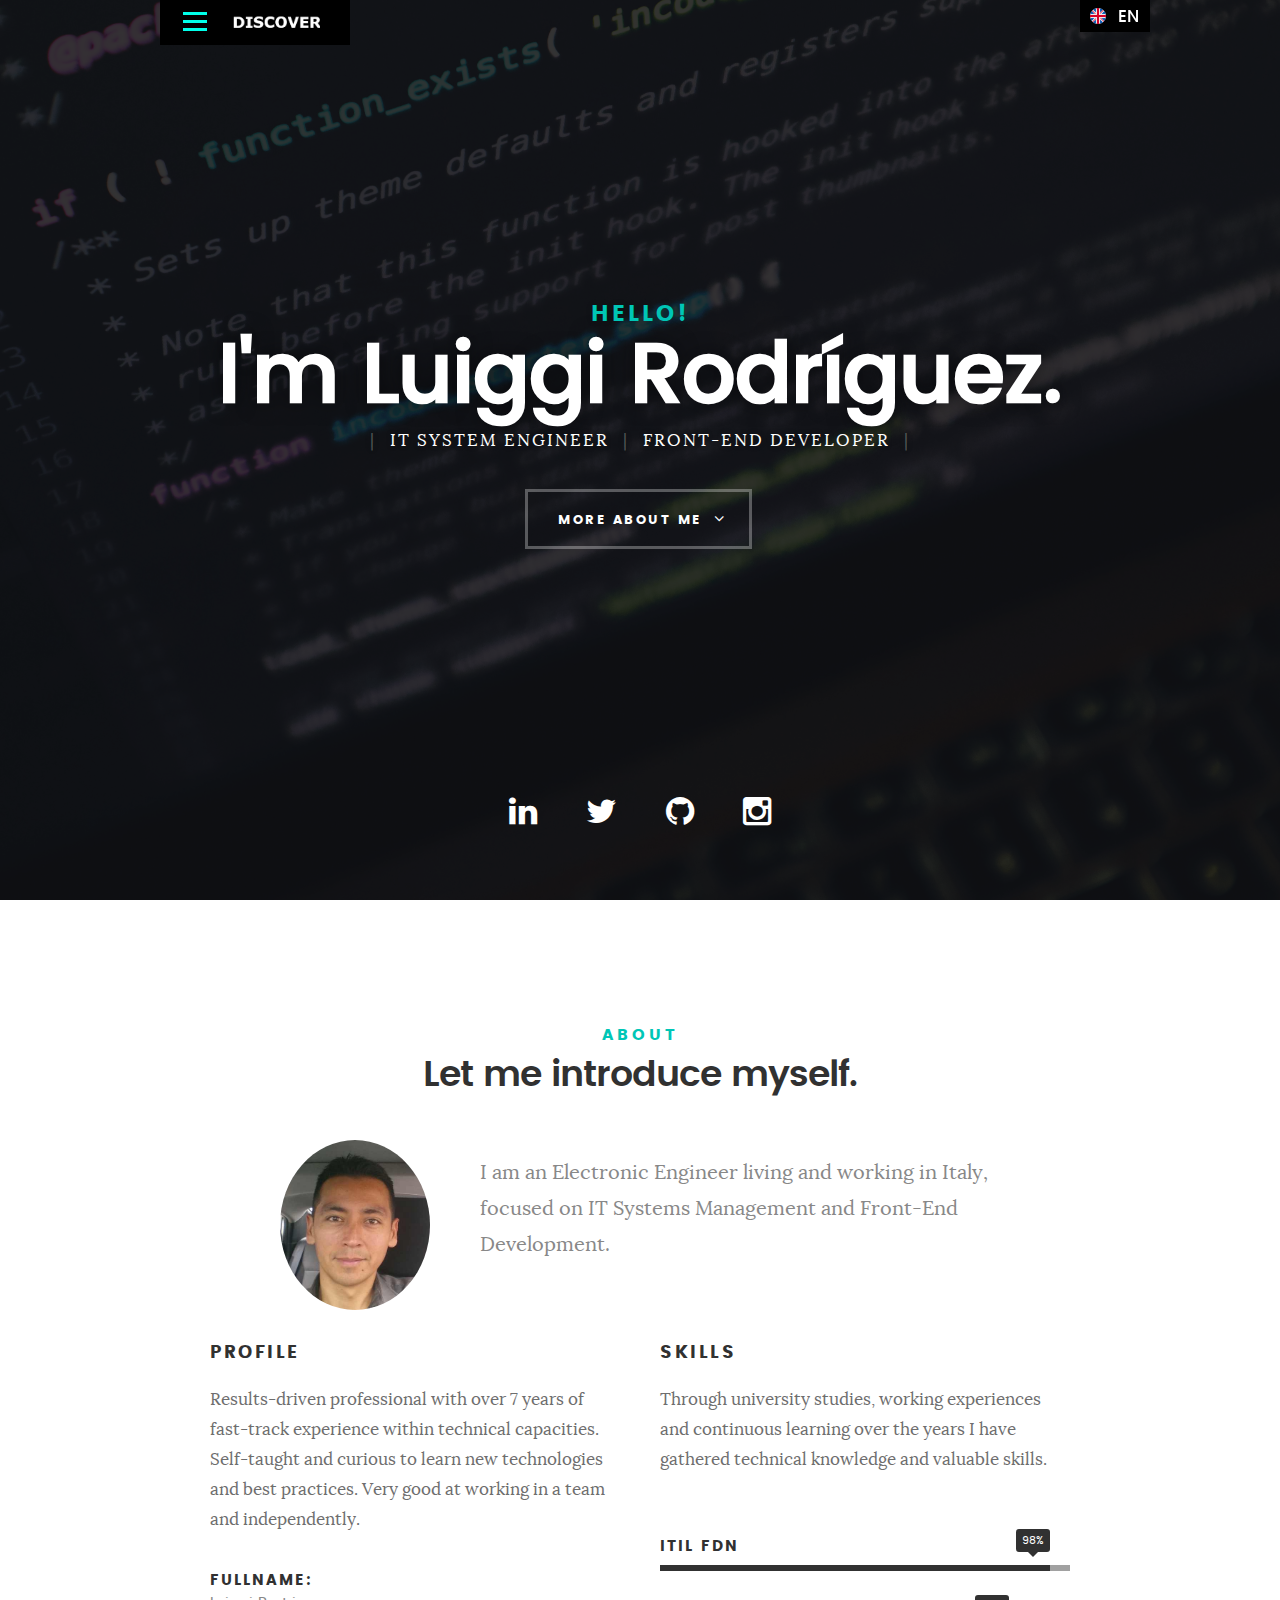
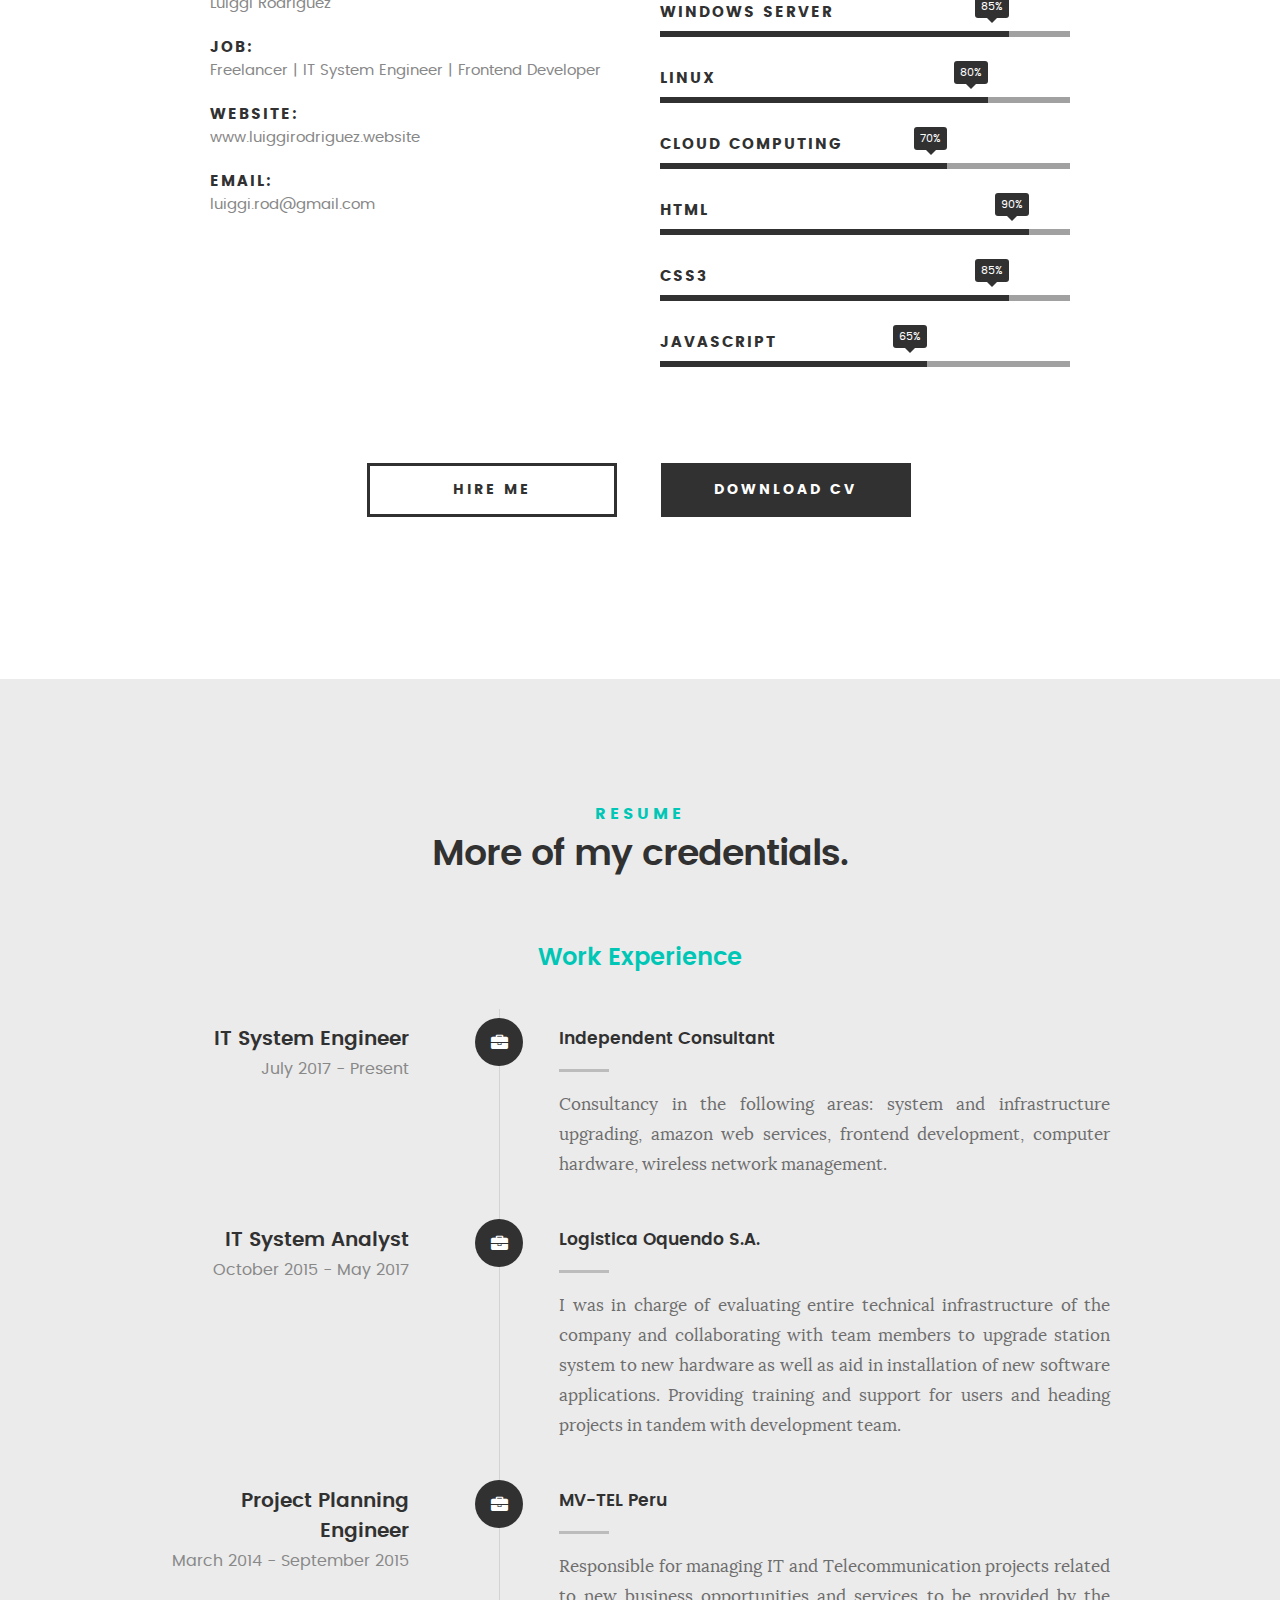
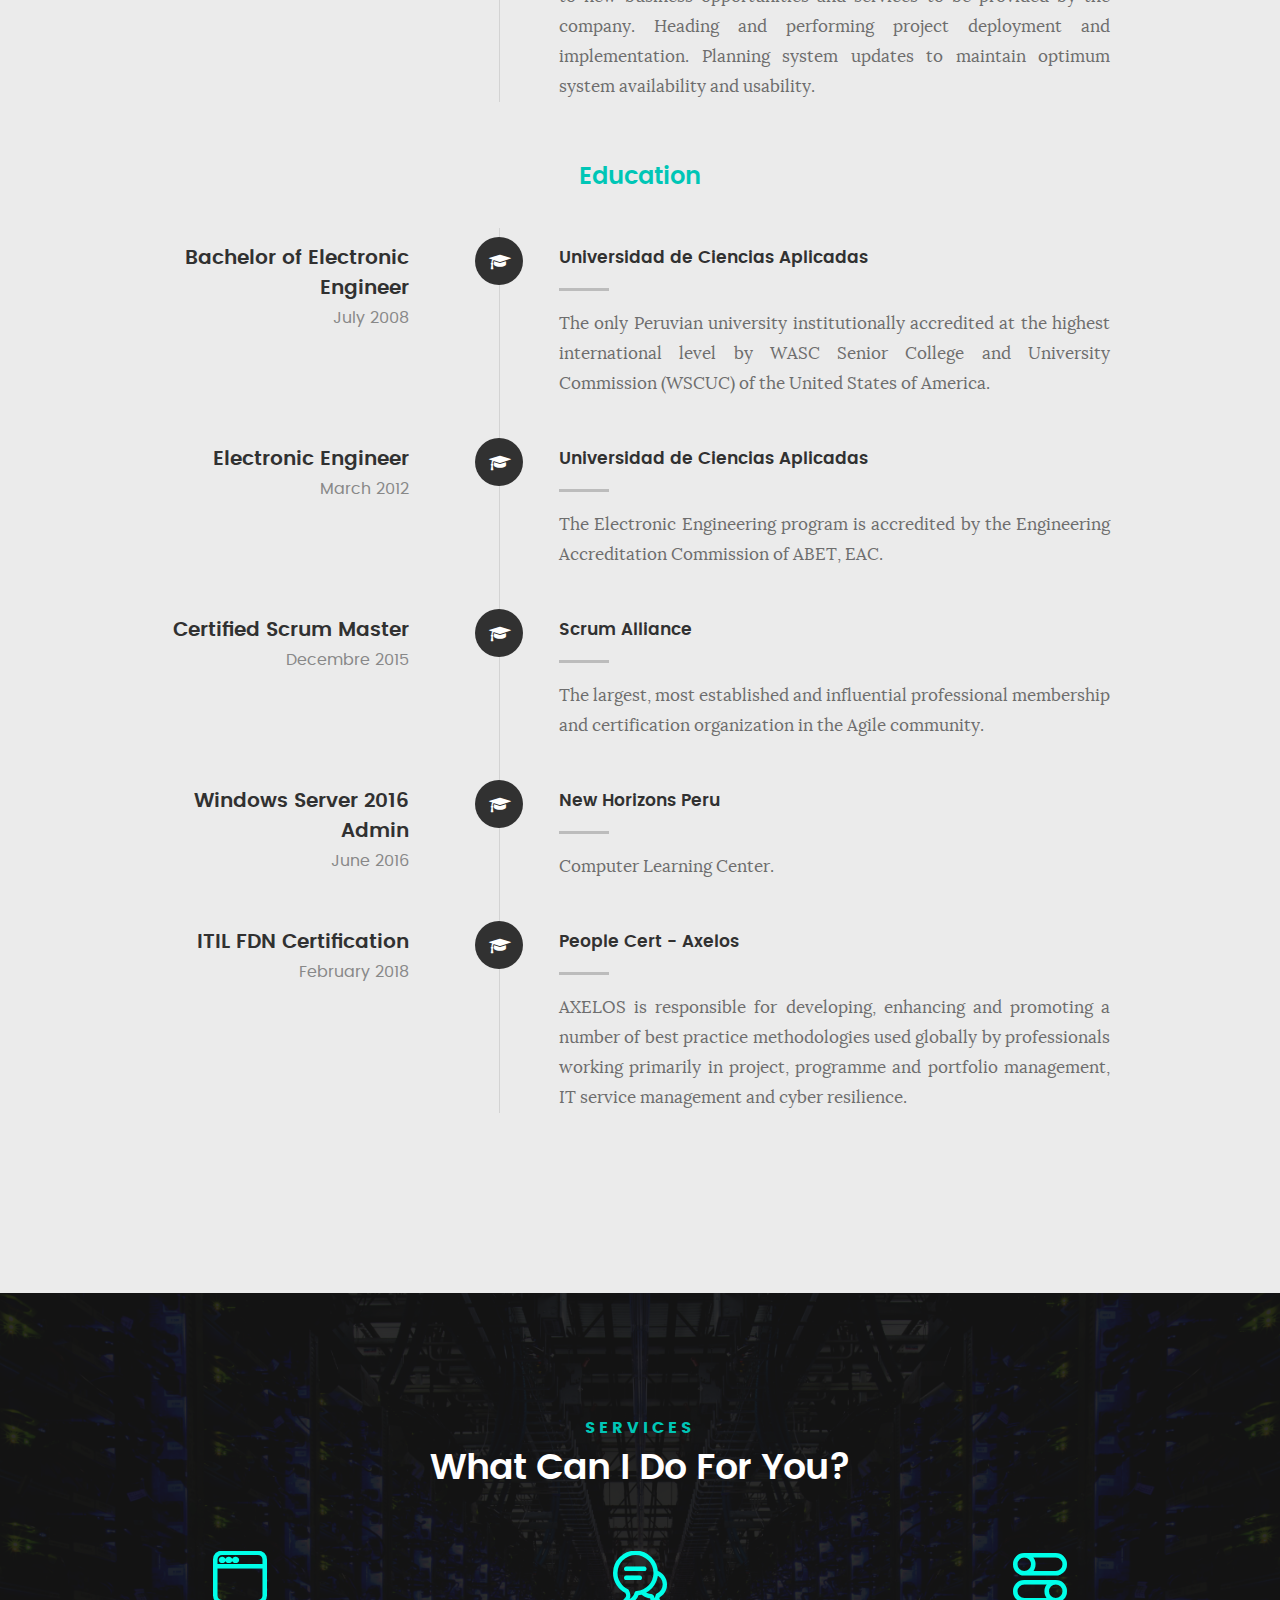
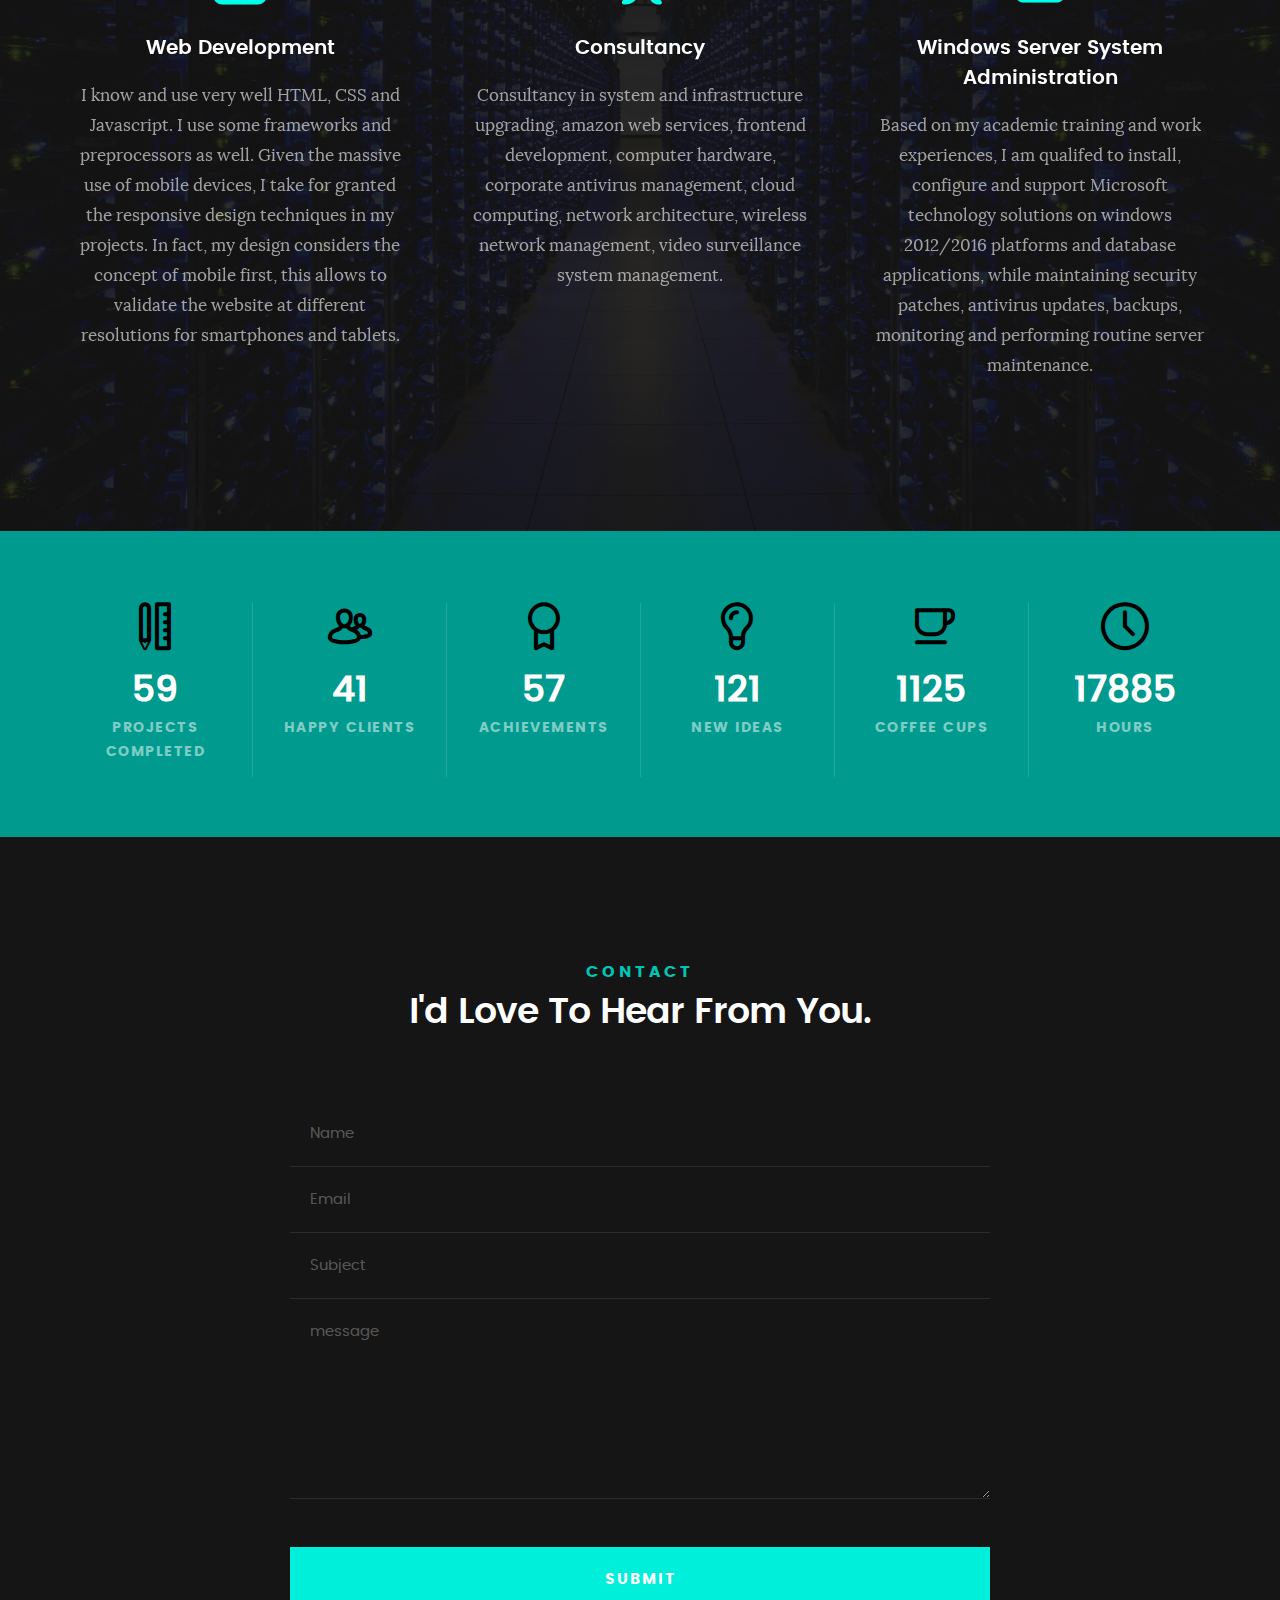
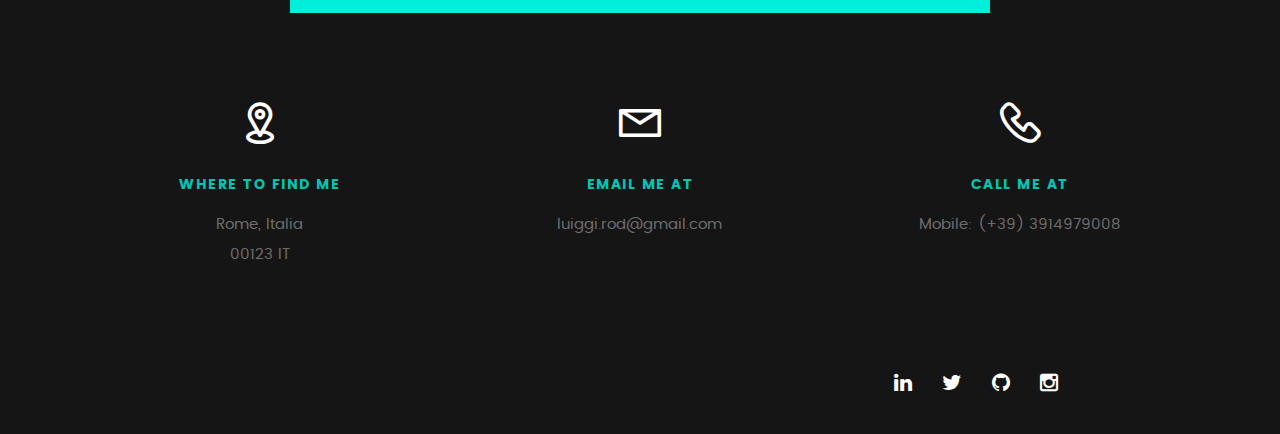
==== indexES.html @ 745de150 "testting background, first load indexES" ====
<!DOCTYPE html>
<!--[if IE 8 ]><html class="no-js oldie ie8" lang="en"> <![endif]-->
<!--[if IE 9 ]><html class="no-js oldie ie9" lang="en"> <![endif]-->
<!--[if (gte IE 9)|!(IE)]><!--><html class="no-js" lang="en"> <!--<![endif]-->
<head>

   <!--- basic page needs
   ================================================== -->
   <meta charset="utf-8">
	<title>Luiggi Rodriguez</title>
	<meta name="keywords" content="luiggi rodriguez, Luiggi Rodriguez, Luiggi Rodriguez resume, Luiggi Rodriguez website, luiggi rodriguez resume, luiggi rodriguez website, luiggirodriguez, luiggirodriguez.website ">
	<meta name="description" content=" Luiggi Rodríguez Resume. Electronic Engineer, System & Network Administrator | Front-End Developer. luiggi rodriguez website">  
	<meta name="author" content="">

   <!-- mobile specific metas
   ================================================== -->
	<meta name="viewport" content="width=device-width, initial-scale=1, maximum-scale=1">

 	<!-- CSS
   ================================================== -->
   <link rel="stylesheet" href="css/base.css">  
   <link rel="stylesheet" href="css/main.css">
   <link rel="stylesheet" href="css/vendor.css">     

   <!-- script
   ================================================== -->   
	<script src="js/modernizr.js"></script>
	<script src="js/pace.min.js"></script>

   <!-- luiggicon
	================================================== -->
	<link rel="icon" type="image/png" href="luiggicon.png">

</head>

<body id="top">

	<!-- header 
   ================================================== -->
   <header>   	
   	<div class="row">

   		<div class="top-bar">
   			<a class="menu-toggle" href="#"><span>Menu</span></a>

	   			<div class="logo">
		         <a href="index.html">DISCOVER</a>
		      	</div>		      

		   		<nav id="main-nav-wrap">
					<ul class="main-navigation">
						<li class="current"><a class="smoothscroll"  href="#intro" title="">Home</a></li>
						<li><a class="smoothscroll"  href="#about" title="">About</a></li>
						<li><a class="smoothscroll"  href="#resume" title="">Resume</a></li>
						<li><a class="smoothscroll"  href="#portfolio" title="">Portfolio</a></li>
						<li><a class="smoothscroll"  href="#services" title="">Services</a></li>		
						<li><a class="smoothscroll"  href="#contact" title="">Contact</a></li>	
							
					</ul>
				</nav>  

   		</div> <!-- /top-bar --> 

			<!-- /language --> 
	  	<div class="top-right">
   			<a class="man-lang" href="#"> <img src="images/uk16.png">

   				<!-- <span>LNG</span> -->

   			</a>

	   			<div class="flag">
		         <a href="index.html">EN</a>
		      	</div>		      

		   		<nav id="man-nav-wrap">
					<ul class="man-navigation">
						<!-- <li class="current"><a class="smoothscroll"  href="#intro" title="">EN</a></li> -->
						<li><a href="indexES.html" title=""><img src="images/espana16.png">
						</a></li>


						<li><a href="indexIT.html" title=""><img src="images/italia16.png">
						</a></li>
												
					</ul>
				</nav>  
   		</div>  
			<!-- /language --> 

   	</div> <!-- /row --> 	


  	</header> <!-- /header -->

	<!-- intro section
   ================================================== -->
   <section id="intro">   

   	<div class="intro-overlay"></div>	

   	<div class="intro-content">
   		<div class="row">

   			<div class="col-twelve">

	   			<h5>Hello!</h5>
	   			<h1>I'm Luiggi Rodríguez.</h1>

	   			<p class="intro-position">
	   				<span>IT System Engineer</span> 
	   				<span>Front-end Developer</span> 
	   			</p>

	   			<a class="button stroke smoothscroll" href="#about" title="">More About Me</a>

	   		</div>  
   			
   		</div>   		 		
   	</div> <!-- /intro-content --> 

   	<ul class="intro-social">        
         <li><a href="https://www.linkedin.com/in/luiggi-rodriguez-ruiz-3004a264"><i class="fa fa-linkedin"></i></a></li>
         <li><a href="#"><i class="fa fa-twitter"></i></a></li>
         <li><a href="#"><i class="fa fa-github"></i></a></li>
         <li><a href="#"><i class="fa fa-instagram"></i></a></li>
      </ul> <!-- /intro-social -->      	

   </section> <!-- /intro -->


   <!-- about section
   ================================================== -->
   <section id="about">  

   	<div class="row section-intro">
   		<div class="col-twelve">

   			<h5>About</h5>
   			<h1>Let me introduce myself.</h1>

   			<div class="intro-info">

   				<img src="images/profile-pic.jpg" alt="Profile Picture">

   				<p class="lead">I am an Electronic Engineer living and working in Italy, focused on IT Systems Management and Front-End Development.</p>
   			</div>   			

   		</div>   		
   	</div> <!-- /section-intro -->

   	<div class="row about-content">

   		<div class="col-six tab-full">

   			<h3>Profile</h3>
   			<p>Results-driven professional with over 7 years of fast-track experience within technical capacities. Self-taught and curious to learn new technologies and best practices. Very good at working in a team and independently.</p>

   			<ul class="info-list">
   				<li>
   					<strong>Fullname:</strong>
   					<span>Luiggi Rodriguez</span>
   				</li>
   				<!-- <li>
   					<strong>Birth Date:</strong>
   					<span>November 03, 1982</span>
   				</li> -->
   				<li>
   					<strong>Job:</strong>
   					<span>Freelancer | IT System Engineer | Frontend Developer</span>
   				</li>
   				<li>
   					<strong>Website:</strong>
   					<span>www.luiggirodriguez.website</span>
   				</li>
   				<li>
   					<strong>Email:</strong>
   					<span>luiggi.rod@gmail.com</span>
   				</li>

   			</ul> <!-- /info-list -->

   		</div>

   		<div class="col-six tab-full">

   			<h3>Skills</h3>
   			<p>Through university studies, working experiences and continuous learning over the years I have gathered technical knowledge and valuable skills.
			<br> <br> 

   			</p>

				<ul class="skill-bars">
				   <li>
				   	<div class="progress percent95"><span>98%</span></div>
				   	<strong>ITIL Fdn</strong>
				   </li>
				   <li>
				   	<div class="progress percent85"><span>85%</span></div>
				   	<strong>Windows Server</strong>
				   </li>
				   <li>
				   	<div class="progress percent80"><span>80%</span></div>
				   	<strong>Linux</strong>
				   </li>
				     <li>
				   	<div class="progress percent70"><span>70%</span></div>
				   	<strong>Cloud Computing</strong>
				   </li>
				   <li>
				   	<div class="progress percent90"><span>90%</span></div>
				   	<strong>HTML</strong>
				   </li>
				   <li>
				   	<div class="progress percent85"><span>85%</span></div>
				   	<strong>CSS3</strong>
				   </li>
				    <li>
				   	<div class="progress percent65"><span>65%</span></div>
				   	<strong>JavaScript</strong>
				   </li>
      
				</ul> <!-- /skill-bars -->		

   		</div>

   	</div>

   	<div class="row button-section">
   		<div class="col-twelve">
   			<a href="#contact" title="Hire Me" class="button stroke smoothscroll">Hire Me</a>
   			<a href="https://drive.google.com/open?id=1Lwe9UP5v_YuXIkn7in_MSqkvwtxoOgxf" title="Download CV" class="button button-primary">Download CV</a>
   		</div>   		
   	</div>

   </section> <!-- /process-->    


   <!-- resume Section
   ================================================== -->
	<section id="resume" class="grey-section">

		<div class="row section-intro">
   		<div class="col-twelve">

   			<h5>Resume</h5>
   			<h1>More of my credentials.</h1>

   			<p class="lead"></p>

   		</div>   		
   	</div> <!-- /section-intro--> 

   	<div class="row resume-timeline">

   		<div class="col-twelve resume-header">

   			<h2>Work Experience</h2>

   		</div> <!-- /resume-header -->

   		<div class="col-twelve">

   			<div class="timeline-wrap">

   				<div class="timeline-block">

	   				<div class="timeline-ico">
	   					<i class="fa fa-briefcase"></i>
	   				</div>

	   				<div class="timeline-header">
	   					<h3>IT System Engineer</h3>
	   					<p>July 2017 - Present</p>
	   				</div>

	   				<div class="timeline-content">
	   					<h4>Independent Consultant</h4>
	   					<p>Consultancy in the following areas: system and infrastructure upgrading, amazon web services, frontend development, computer hardware, wireless network management.</p>
	   				</div>

	   			</div> <!-- /timeline-block -->

	   			<div class="timeline-block">

	   				<div class="timeline-ico">
	   					<i class="fa fa-briefcase"></i>
	   				</div>

	   				<div class="timeline-header">
	   					<h3>IT System Analyst</h3>
	   					<p>October 2015 - May 2017</p>
	   				</div>

	   				<div class="timeline-content">
	   					<h4>Logistica Oquendo S.A.</h4>
	   					<p>I was in charge of evaluating entire technical infrastructure of the company and collaborating with team members to upgrade station system to new hardware as well as aid in installation of new software applications. Providing training and support for users and heading projects in tandem with development team. </p>
	   				</div>

	   			</div> <!-- /timeline-block -->

	   			<div class="timeline-block">

	   				<div class="timeline-ico">
	   					<i class="fa fa-briefcase"></i>
	   				</div>

	   				<div class="timeline-header">
	   					<h3>Project Planning Engineer</h3>
	   					<p>March 2014 - September 2015</p>
	   				</div>

	   				<div class="timeline-content">
	   					<h4>MV-TEL Peru</h4>
	   					<p>Responsible for managing IT and Telecommunication projects related to new business opportunities and services to be provided by the company. Heading and performing project deployment and implementation. Planning system updates to maintain optimum system availability and usability.</p>
	   				</div>

	   			</div> <!-- /timeline-block -->

   			</div> <!-- /timeline-wrap -->   			

   		</div> <!-- /col-twelve -->
   		
   	</div> <!-- /resume-timeline -->
   	
   	<div class="row resume-timeline">

   		<div class="col-twelve resume-header">

   			<h2>Education</h2>

   		</div> <!-- /resume-header -->

   		<div class="col-twelve">

   			<div class="timeline-wrap">

   				<div class="timeline-block">

	   				<div class="timeline-ico">
	   					<i class="fa fa-graduation-cap"></i>
	   				</div>

	   				<div class="timeline-header">
	   					<h3>Bachelor of Electronic Engineer</h3>
	   					<p>July 2008</p>
	   				</div>

	   				<div class="timeline-content">
	   					<h4>Universidad de Ciencias Aplicadas</h4>
	   					<p>The only Peruvian university institutionally accredited at the highest international level by WASC Senior College and University Commission (WSCUC) of the United States of America.</p>
	   				</div>

	   			</div> <!-- /timeline-block -->

	   			<div class="timeline-block">

	   				<div class="timeline-ico">
	   					<i class="fa fa-graduation-cap"></i>
	   				</div>

	   				<div class="timeline-header">
	   					<h3>Electronic Engineer</h3>
	   					<p>March 2012</p>
	   				</div>

	   				<div class="timeline-content">
	   					<h4>Universidad de Ciencias Aplicadas</h4>
	   					<p>The Electronic Engineering program is accredited by the Engineering Accreditation Commission of ABET, EAC.</p>
	   				</div>

	   			</div> <!-- /timeline-block -->

						<div class="timeline-block">

	   				<div class="timeline-ico">
	   					<i class="fa fa-graduation-cap"></i>    
	   				</div>

	   				<div class="timeline-header">
	   					<h3>Certified Scrum Master</h3>
	   					<p>Decembre 2015</p>
	   				</div>

	   				<div class="timeline-content">
	   					<h4>Scrum Alliance</h4>
	   					<p>The largest, most established and influential professional membership and certification organization in the Agile community.</p>
	   				</div>

	   			</div> <!-- /timeline-block -->

	   			<div class="timeline-block">

	   				<div class="timeline-ico">
	   					<i class="fa fa-graduation-cap"></i>    
	   				</div>

	   				<div class="timeline-header">
	   					<h3>Windows Server 2016 Admin</h3>
	   					<p>June 2016</p>
	   				</div>

	   				<div class="timeline-content">
	   					<h4>New Horizons Peru</h4>
	   					<p>Computer Learning Center.</p>
	   				</div>

	   			</div> <!-- /timeline-block -->
	   		
	   				<div class="timeline-block">

	   				<div class="timeline-ico">
	   					<i class="fa fa-graduation-cap"></i>    
	   				</div>

	   				<div class="timeline-header">
	   					<h3>ITIL FDN Certification</h3>
	   					<p>February 2018</p>
	   				</div>

	   				<div class="timeline-content">
	   					<h4>People Cert - Axelos</h4>
	   					<p>AXELOS is responsible for developing, enhancing and promoting a number of best practice methodologies used globally by professionals working primarily in project, programme and portfolio management, IT service management and cyber resilience.</p>
	   				</div>

	   			</div> <!-- /timeline-block -->

   			</div> <!-- /timeline-wrap -->   			

   		</div> <!-- /col-twelve -->
   		
   	</div> <!-- /resume-timeline -->
		
	</section> <!-- /features -->


	<!-- Portfolio Section
   ================================================== -->
	

	<!-- CTA Section
   ================================================== -->
	
	
	<!-- services Section
   ================================================== -->
	<section id="services">

		<div class="overlay"></div>

		<div class="row section-intro">
   		<div class="col-twelve">

   			<h5>Services</h5>
   			<h1>What Can I Do For You?</h1>

   			<p class="lead"></p>

   		</div>   		
   	</div> <!-- /section-intro -->

   	<div class="row services-content">

   		<div id="owl-slider" class="owl-carousel services-list">

	      	<div class="service">	

	      		<span class="icon"><i class="icon-window"></i></span>            

	            <div class="service-content">	

	            	 <h3>Web Development</h3>

		            <p class="desc">I know and use very well HTML, CSS and Javascript. I use some frameworks and preprocessors as well. Given the massive use of mobile devices, I take for granted the responsive design techniques in my projects. In fact, my design considers the concept of mobile first, this allows to validate the website at different resolutions for smartphones and tablets.
	         		</p>
	         		
	         	</div> 	         	 

				</div> <!-- /service 1-->

				<div class="service">	

					<span class="icon"><i class="icon-chat"></i></span>                          

	            <div class="service-content">	

	            	<h3>Consultancy</h3>  

		            <p class="desc">Consultancy in system and infrastructure upgrading, amazon web services, frontend development, computer hardware, corporate antivirus management, cloud computing, network architecture, wireless network management, video surveillance system management.
	         		</p>

	            </div>	                          

			   </div> <!-- /service 2-->

			   <div class="service">

			   	<span class="icon"><i class="icon-toggles"></i></span>		            

	            <div class="service-content">

	            	<h3>Windows Server System Administration</h3>

		            <p class="desc">Based on my academic training and work experiences, I am qualifed to install, configure and support Microsoft technology solutions on windows 2012/2016 platforms and database applications, while maintaining security patches, antivirus updates, backups, monitoring and performing routine server maintenance.
	        			</p> 

	            </div> 	            	               

			   </div> <!-- /service 3-->

<!-- 				<div class="service">

					<span class="icon"><i class="icon-toggles"></i></span>	              

	            <div class="service-content">

	            	<h3>UI/UX Design</h3>

		            <p class="desc">Sed ut perspiciatis unde omnis iste natus error sit voluptatem accusantium doloremque laudantium, totam rem aperiam, eaque ipsa quae ab illo inventore veritatis et quasi architecto beatae vitae dicta sunt explicabo. Nemo enim ipsam voluptatem quia voluptas sit aspernatur aut odit aut fugit.
	         		</p> 
	         		
	            </div>                

				</div>  -->
				<!-- /service 4-->

<!-- 			   <div class="service">

			   	<span class="icon"><i class="icon-image"></i></span>	            

	            <div class="service-content">

	            	<h3>Graphics Design</h3>

		            <p class="desc">Sed ut perspiciatis unde omnis iste natus error sit voluptatem accusantium doloremque laudantium, totam rem aperiam, eaque ipsa quae ab illo inventore veritatis et quasi architecto beatae vitae dicta sunt explicabo. Nemo enim ipsam voluptatem quia voluptas sit aspernatur aut odit aut fugit.
	        			</p> 

	            </div>	               

			   </div>  -->
			   <!-- /service 5-->

<!-- 			   <div class="service">

			   	<span class="icon"><i class="icon-chat"></i></span>	   	           

	            <div class="service-content">

	            	 <h3>Consultancy</h3>

		            <p class="desc">Sed ut perspiciatis unde omnis iste natus error sit voluptatem accusantium doloremque laudantium, totam rem aperiam, eaque ipsa quae ab illo inventore veritatis et quasi architecto beatae vitae dicta sunt explicabo. Nemo enim ipsam voluptatem quia voluptas sit aspernatur aut odit aut fugit.
	        			</p> 
	        			
	            </div>	               

			   </div>  -->
			   <!-- /service 6-->

	      </div> <!-- /services-list -->
   		
   	</div> <!-- /services-content -->
		
	</section> <!-- /services -->	


	<!-- stats Section
   ================================================== -->
	<section id="stats" class="count-up">

		<div class="row">
			<div class="col-twelve">

				<div class="block-1-6 block-s-1-3 block-tab-1-2 block-mob-full stats-list">

					<div class="bgrid stat">

						<div class="icon-part">
							<i class="icon-pencil-ruler"></i>
						</div>

						<h3 class="stat-count">
							59
						</h3>

						<h5 class="stat-title">
							Projects Completed
						</h5>

					</div> <!-- /stat -->					

					<div class="bgrid stat">

						<div class="icon-part">
							<i class="icon-users"></i>
						</div>

						<h3 class="stat-count">
							41
						</h3>

						<h5 class="stat-title">
							Happy Clients
						</h5>

					</div> <!-- /stat -->

					<div class="bgrid stat">

						<div class="icon-part">
							<i class="icon-badge"></i>
						</div>

						<h3 class="stat-count">
							57
						</h3>

						<h5 class="stat-title">
							Achievements
						</h5>

					</div> <!-- /stat -->									

					<div class="bgrid stat">

						<div class="icon-part">
							<i class="icon-light-bulb"></i>
						</div>

						<h3 class="stat-count">
							121
						</h3>

						<h5 class="stat-title">
							New Ideas
						</h5>

					</div> <!-- /stat -->

					<div class="bgrid stat">

						<div class="icon-part">
							<i class="icon-cup"></i>
						</div>

						<h3 class="stat-count">
							1125
						</h3>

						<h5 class="stat-title">
							Coffee Cups
						</h5>

					</div> <!-- /stat -->

					<div class="bgrid stat">

						<div class="icon-part">
							<i class="icon-clock"></i>
						</div>

						<h3 class="stat-count">
							17885
						</h3>

						<h5 class="stat-title">
							Hours
						</h5>

					</div> <!-- /stat -->

				</div> <!-- /stats-list -->

			</div> <!-- /twelve -->
		</div> <!-- /row -->

	</section> <!-- /stats -->

	
   <!-- contact
   ================================================== -->
	<section id="contact">

		<div class="row section-intro">
   		<div class="col-twelve">

   			<h5>Contact</h5>
   			<h1>I'd Love To Hear From You.</h1>

   			<p class="lead"></p>

   		</div> 
   	</div> <!-- /section-intro -->

   	<div class="row contact-form">

   		<div class="col-twelve">

            <!-- form -->
            <form name="contactForm" id="contactForm" method="post" action="">
      			<fieldset>

                  <div class="form-field">
 						   <input name="contactName" type="text" id="contactName" placeholder="Name" value="" minlength="2" required="">
                  </div>
                  <div class="form-field">
	      			   <input name="contactEmail" type="email" id="contactEmail" placeholder="Email" value="" required="">
	               </div>
                  <div class="form-field">
	     				   <input name="contactSubject" type="text" id="contactSubject" placeholder="Subject" value="">
	               </div>                       
                  <div class="form-field">
	                 	<textarea name="contactMessage" id="contactMessage" placeholder="message" rows="10" cols="50" required=""></textarea>
	               </div>                      
                 <div class="form-field">
                     <button class="submitform">Submit</button>
                     <div id="submit-loader">
                        <div class="text-loader">Sending...</div>                             
       				      <div class="s-loader">
								  	<div class="bounce1"></div>
								  	<div class="bounce2"></div>
								  	<div class="bounce3"></div>
								</div>
							</div>
                  </div>

      			</fieldset>
      		</form> <!-- Form End -->

            <!-- contact-warning -->
            <div id="message-warning">            	
            </div>            
            <!-- contact-success -->
      		<div id="message-success">
               <i class="fa fa-check"></i>Your message was sent, thank you!<br>
      		</div>

         </div> <!-- /col-twelve -->
   		
   	</div> <!-- /contact-form -->

   	<div class="row contact-info">

   		<div class="col-four tab-full">

   			<div class="icon">
   				<i class="icon-pin"></i>
   			</div>

   			<h5>Where to find me</h5>

   			<p>
            Rome, Italia<br>
            00123 IT
            </p>

   		</div>

   		<div class="col-four tab-full collapse">

   			<div class="icon">
   				<i class="icon-mail"></i>
   			</div>

   			<h5>Email Me At</h5>

   			<p>luiggi.rod@gmail.com<br>
			   			     
			   </p>

   		</div>

   		<div class="col-four tab-full">

   			<div class="icon">
   				<i class="icon-phone"></i>
   			</div>

   			<h5>Call Me At</h5>

   			<p>Mobile: (+39) 3914979008<br>
			   		     	
			   </p>

   		</div>
   		
   	</div> <!-- /contact-info -->
		
	</section> <!-- /contact -->


   <!-- footer
   ================================================== -->

   <footer>
     	<div class="row">

     		<div class="col-six tab-full pull-right social">

     			<ul class="footer-social">        
			      <li><a href="https://www.linkedin.com/in/luiggi-rodriguez-ruiz-3004a264"><i class="fa fa-linkedin"></i></a></li>
			      <li><a href="#"><i class="fa fa-twitter"></i></a></li>
			      <li><a href="#"><i class="fa fa-github"></i></a></li>
			      <li><a href="#"><i class="fa fa-instagram"></i></a></li>
			   </ul> 
	      		
	      </div>

      	

	      	<div id="go-top">
		         <a class="smoothscroll" title="Back to Top" href="#top"><i class="fa fa-long-arrow-up"></i></a>
		      </div>

      	</div> <!-- /row -->     	
   </footer>  

   <div id="preloader"> 
    	<div id="loader"></div>
   </div> 

   <!-- Java Script
   ================================================== --> 
   <script src="js/jquery-2.1.3.min.js"></script>
   <script src="js/plugins.js"></script>
   <script src="js/main.js"></script>

</body>

</html>
---- css/base.css ----
/**
 * =================================================================== 
 *
 *  Kards v1.0 Base Stylesheet
 *  url: styleshout.com
 *  03-01-2016
 *  ------------------------------------------------------------------
 *  TOC:
 *  01. reset
 *  02. basic/base setup styles
 *  03. grid
 *  04. MISC
 *
 * =================================================================== 
 */

/** 
 * ===================================================================
 * 01. reset - normalize.css v3.0.2 | MIT License | git.io/normalize
 *
 * ------------------------------------------------------------------- 
 */
html {
	font-family: sans-serif;
	-ms-text-size-adjust: 100%;
	-webkit-text-size-adjust: 100%;
}

body {
	margin: 0;
}

article,
aside,
details,
figcaption,
figure,
footer,
header,
hgroup,
main,
menu,
nav,
section,
summary {
	display: block;
}

audio,
canvas,
progress,
video {
	display: inline-block;
	vertical-align: baseline;
}

audio:not([controls]) {
	display: none;
	height: 0;
}

[hidden],
template {
	display: none;
}

a {
	background: transparent;
}

a:active,
a:hover {
	outline: 0;
}

abbr[title] {
	border-bottom: 1px dotted;
}

b,
strong {
	font-weight: bold;
}

dfn {
	font-style: italic;
}

h1 {
	font-size: 2em;
	margin: 0.67em 0;
}

mark {
	background: #ff0;
	color: #000;
}

small {
	font-size: 80%;
}

sub,
sup {
	font-size: 75%;
	line-height: 0;
	position: relative;
	vertical-align: baseline;
}

sup {
	top: -0.5em;
}

sub {
	bottom: -0.25em;
}

img {
	border: 0;
}

svg:not(:root) {
	overflow: hidden;
}

figure {
	margin: 1em 40px;
}

hr {
	-moz-box-sizing: content-box;
	box-sizing: content-box;
	height: 0;
}

pre {
	overflow: auto;
}

code,
kbd,
pre,
samp {
	font-family: monospace, monospace;
	font-size: 1em;
}

button,
input,
optgroup,
select,
textarea {
	color: inherit;
	font: inherit;
	margin: 0;
}

button {
	overflow: visible;
}

button,
select {
	text-transform: none;
}

button,
html input[type="button"],
input[type="reset"],
input[type="submit"] {
	-webkit-appearance: button;
	cursor: pointer;
}

button[disabled],
html input[disabled] {
	cursor: default;
}

button::-moz-focus-inner,
input::-moz-focus-inner {
	border: 0;
	padding: 0;
}

input {
	line-height: normal;
}

input[type="checkbox"],
input[type="radio"] {
	box-sizing: border-box;
	padding: 0;
}

input[type="number"]::-webkit-inner-spin-button,
input[type="number"]::-webkit-outer-spin-button {
	height: auto;
}

input[type="search"] {
	-webkit-appearance: textfield;
	-moz-box-sizing: content-box;
	-webkit-box-sizing: content-box;
	box-sizing: content-box;
}

input[type="search"]::-webkit-search-cancel-button,
input[type="search"]::-webkit-search-decoration {
	-webkit-appearance: none;
}

fieldset {
	border: 1px solid #c0c0c0;
	margin: 0 2px;
	padding: 0.35em 0.625em 0.75em;
}

legend {
	border: 0;
	padding: 0;
}

textarea {
	overflow: auto;
}

optgroup {
	font-weight: bold;
}

table {
	border-collapse: collapse;
	border-spacing: 0;
}

td,
th {
	padding: 0;
}

/** 
 * ===================================================================
 * 02. basic/base setup styles - (_basic.scss)
 *
 * ------------------------------------------------------------------- 
 */
html {
	font-size: 62.5%;
	box-sizing: border-box;
}

*,
*::before,
*::after {
	box-sizing: inherit;
}

body {
	font-weight: normal;
	line-height: 1;
	text-rendering: optimizeLegibility;
	word-wrap: break-word;
	-webkit-overflow-scrolling: touch;
	-webkit-text-size-adjust: none;
}

body,
input,
button {
	-moz-osx-font-smoothing: grayscale;
	-webkit-font-smoothing: antialiased;
}

/**
 * Media - (_basic.scss)
 * ------------------------------------------------------------------- 
 */
img,
video {
	max-width: 100%;
	height: auto;
}

/**
 * Typography resets - (_basic.scss)
 * ------------------------------------------------------------------- 
 */
div,
dl,
dt,
dd,
ul,
ol,
li,
h1,
h2,
h3,
h4,
h5,
h6,
pre,
form,
p,
blockquote,
th,
td {
	margin: 0;
	padding: 0;
}

h1,
h2,
h3,
h4,
h5,
h6 {
	-webkit-font-variant-ligatures: common-ligatures;
	-moz-font-variant-ligatures: common-ligatures;
	font-variant-ligatures: common-ligatures;
	text-rendering: optimizeLegibility;
}

em,
i {
	font-style: italic;
	line-height: inherit;
}

strong,
b {
	font-weight: bold;
	line-height: inherit;
}

small {
	font-size: 60%;
	line-height: inherit;
}

ol,
ul {
	list-style: none;
}

li {
	display: block;
}

/**
 * links - (_basic.scss)
 * ------------------------------------------------------------------- 
 */
a {
	text-decoration: none;
	line-height: inherit;
}

a img {
	border: none;
}

/**
 * inputs - (_basic.scss)
 * ------------------------------------------------------------------- 
 */
fieldset {
	margin: 0;
	padding: 0;
}

input[type="email"],
input[type="number"],
input[type="search"],
input[type="text"],
input[type="tel"],
input[type="url"],
input[type="password"],
textarea {
	-webkit-appearance: none;
	-moz-appearance: none;
	-ms-appearance: none;
	-o-appearance: none;
	appearance: none;
}

/** 
 * ===================================================================
 * 03. grid - (_grid.scss)
 *
 * ------------------------------------------------------------------- 
 */
.row {
	width: 94%;
	max-width: 1140px;
	margin: 0 auto;
}

.row:before,
.row:after {
	content: "";
	display: table;
}

.row:after {
	clear: both;
}

.row .row {
	width: auto;
	max-width: none;
	margin-left: -20px;
	margin-right: -20px;
}

[class*="col-"],
.bgrid {
	float: left;
}

[class*="col-"] + [class*="col-"].end {
	float: right;
}

[class*="col-"] {
	padding: 0 20px;
}

.col-one {
	width: 8.33333%;
}

.col-two,
.col-1-6 {
	width: 16.66667%;
}

.col-three,
.col-1-4 {
	width: 25%;
}

.col-four,
.col-1-3 {
	width: 33.33333%;
}

.col-five {
	width: 41.66667%;
}

.col-six,
.col-1-2 {
	width: 50%;
}

.col-seven {
	width: 58.33333%;
}

.col-eight,
.col-2-3 {
	width: 66.66667%;
}

.col-nine,
.col-3-4 {
	width: 75%;
}

.col-ten,
.col-5-6 {
	width: 83.33333%;
}

.col-eleven {
	width: 91.66667%;
}

.col-twelve,
.col-full {
	width: 100%;
}

/**
 * small screens - (_grid.scss)
 * --------------------------------------------------------------- 
 */
@media screen and (max-width:1024px) {
	.row .row {
		margin-left: -18px;
		margin-right: -18px;
	}

	[class*="col-"] {
		padding: 0 18px;
	}

}

/**
 * tablets - (_grid.scss)
 * --------------------------------------------------------------- 
 */
@media screen and (max-width:768px) {
	.row {
		width: auto;
		padding-left: 30px;
		padding-right: 30px;
	}

	.row .row {
		padding-left: 0;
		padding-right: 0;
		margin-left: -15px;
		margin-right: -15px;
	}

	[class*="col-"] {
		padding: 0 15px;
	}

	.tab-1-4 {
		width: 25%;
	}

	.tab-1-3 {
		width: 33.33333%;
	}

	.tab-1-2 {
		width: 50%;
	}

	.tab-2-3 {
		width: 66.66667%;
	}

	.tab-3-4 {
		width: 75%;
	}

	.tab-full {
		width: 100%;
	}

}

/**
 * large mobile devices - (_grid.scss)
 * --------------------------------------------------------------- 
 */
@media screen and (max-width:600px) {
	.row {
		padding-left: 25px;
		padding-right: 25px;
	}

	.row .row {
		margin-left: -10px;
		margin-right: -10px;
	}

	[class*="col-"] {
		padding: 0 10px;
	}

	.mob-1-4 {
		width: 25%;
	}

	.mob-1-2 {
		width: 50%;
	}

	.mob-3-4 {
		width: 75%;
	}

	.mob-full {
		width: 100%;
	}

}

/**
 * small mobile devices - (_grid.scss)
 * --------------------------------------------------------------- 
 */
@media screen and (max-width:400px) {
	.row .row {
		padding-left: 0;
		padding-right: 0;
		margin-left: 0;
		margin-right: 0;
	}

	[class*="col-"] {
		width: 100% !important;
		float: none !important;
		clear: both !important;
		margin-left: 0;
		margin-right: 0;
		padding: 0;
	}

	[class*="col-"] + [class*="col-"].end {
		float: none;
	}

}

/** 
 * ===================================================================
 * block grids - (_grid.scss)
 *
 * ------------------------------------------------------------------- 
 */
[class*="block-"]:before,
[class*="block-"]:after {
	content: "";
	display: table;
}

[class*="block-"]:after {
	clear: both;
}

.block-1-6 .bgrid {
	width: 16.66667%;
}

.block-1-4 .bgrid {
	width: 25%;
}

.block-1-3 .bgrid {
	width: 33.33333%;
}

.block-1-2 .bgrid {
	width: 50%;
}

/**
 * Clearing for block grid columns. Allow columns with 
 * different heights to align properly.
 */
.block-1-6 .bgrid:nth-child(6n+1),
.block-1-4 .bgrid:nth-child(4n+1),
.block-1-3 .bgrid:nth-child(3n+1),
.block-1-2 .bgrid:nth-child(2n+1) {
	clear: both;
}

/**
 * small screens - (_grid.scss)
 * --------------------------------------------------------------- 
 */
@media screen and (max-width:1024px) {
	.block-s-1-6 .bgrid {
		width: 16.66667%;
	}

	.block-s-1-4 .bgrid {
		width: 25%;
	}

	.block-s-1-3 .bgrid {
		width: 33.33333%;
	}

	.block-s-1-2 .bgrid {
		width: 50%;
	}

	.block-s-full .bgrid {
		width: 100%;
		clear: both;
	}

	[class*="block-s-"] .bgrid:nth-child(n) {
		clear: none;
	}

	.block-s-1-6 .bgrid:nth-child(6n+1),
	.block-s-1-4 .bgrid:nth-child(4n+1),
	.block-s-1-3 .bgrid:nth-child(3n+1),
	.block-s-1-2 .bgrid:nth-child(2n+1) {
		clear: both;
	}

}

/**
 * tablets - (_grid.scss)
 * --------------------------------------------------------------- 
 */
@media screen and (max-width:768px) {
	.block-tab-1-6 .bgrid {
		width: 16.66667%;
	}

	.block-tab-1-4 .bgrid {
		width: 25%;
	}

	.block-tab-1-3 .bgrid {
		width: 33.33333%;
	}

	.block-tab-1-2 .bgrid {
		width: 50%;
	}

	.block-tab-full .bgrid {
		width: 100%;
		clear: both;
	}

	[class*="block-tab-"] .bgrid:nth-child(n) {
		clear: none;
	}

	.block-tab-1-6 .bgrid:nth-child(6n+1),
	.block-tab-1-4 .bgrid:nth-child(4n+1),
	.block-tab-1-3 .bgrid:nth-child(3n+1),
	.block-tab-1-2 .bgrid:nth-child(2n+1) {
		clear: both;
	}

}

/**
 * large mobile devices - (_grid.scss)
 * --------------------------------------------------------------- 
 */
@media screen and (max-width:600px) {
	.block-mob-1-6 .bgrid {
		width: 16.66667%;
	}

	.block-mob-1-4 .bgrid {
		width: 25%;
	}

	.block-mob-1-3 .bgrid {
		width: 33.33333%;
	}

	.block-mob-1-2 .bgrid {
		width: 50%;
	}

	.block-mob-full .bgrid {
		width: 100%;
		clear: both;
	}

	[class*="block-mob-"] .bgrid:nth-child(n) {
		clear: none;
	}

	.block-mob-1-6 .bgrid:nth-child(6n+1),
	.block-mob-1-4 .bgrid:nth-child(4n+1),
	.block-mob-1-3 .bgrid:nth-child(3n+1),
	.block-mob-1-2 .bgrid:nth-child(2n+1) {
		clear: both;
	}

}

/**
 * stack on small mobile devices - (_grid.scss)
 * --------------------------------------------------------------- 
 */
@media screen and (max-width:400px) {
	.stack .bgrid {
		width: 100% !important;
		float: none !important;
		clear: both !important;
		margin-left: 0;
		margin-right: 0;
	}

}

/** 
 * ===================================================================
 * 04. MISC  - (_grid.scss)
 *
 * ------------------------------------------------------------------- 
 */

/**
 * Clearing - (http://nicolasgallagher.com/micro-clearfix-hack/
 */
.group:before,
.group:after {
	content: "";
	display: table;
}

.group:after {
	clear: both;
}

/**
 * Misc Helper Styles 
 */
.hide {
	display: none;
}

.invisible {
	visibility: hidden;
}

.antialiased {
	-webkit-font-smoothing: antialiased;
	-moz-osx-font-smoothing: grayscale;
}

.remove-bottom {
	margin-bottom: 0;
}

.half-bottom {
	margin-bottom: 1.5rem !important;
}

.add-bottom {
	margin-bottom: 3rem !important;
}

.no-border {
	border: none;
}

.full-width {
	width: 100%;
}

.text-center {
	text-align: center;
}

.text-left {
	text-align: left;
}

.text-right {
	text-align: right;
}

.pull-left {
	float: left;
}

.pull-right {
	float: right;
}

.align-center {
	margin-left: auto;
	margin-right: auto;
	text-align: center;
}

/*# sourceMappingURL=base.css.map */
---- css/main.css ----
/**
 * =================================================================== 
 *
 *  Kards v1.0 Main Stylesheet
 *  url: styleshout.com
 *  03-01-2016
 *  ------------------------------------------------------------------
 *  TOC:
 *  01. webfonts and iconfonts
 *  02. base style overrides
 *  03. typography & general theme styles
 *  04. preloader
 *  05. forms
 *  06. buttons 
 *  07. other components
 *  08. common styles
 *  09. header styles
 *  10. intro
 *  11. about
 *  12. resume
 *  13. portfolio
 *  14. call-to-action section
 *  15. services
 *  16. stats
 *  17. contact
 *  18. footer
 *
 * =================================================================== 
 */


/** 
 * ===================================================================
 * 01. webfonts and iconfonts - (_document-setup.scss)
 *
 * ------------------------------------------------------------------- 
 */
@import url("fonts.css");
@import url("font-awesome/css/font-awesome.min.css");
@import url("micons/micons.css");


/** 
 * ===================================================================
 * 02. base style overrides - (_document-setup.scss)
 *
 * ------------------------------------------------------------------- 
 */
html {
	font-size: 10px;
}

@media only screen and (max-width:1024px) {
	html {
		font-size: 9.411764705882353px;
	}
}
@media only screen and (max-width:768px) {
	html {
		font-size: 10px;
	}
}
@media only screen and (max-width:400px) {
	html {
		font-size: 9.411764705882353px;
	}
}

html, body {
	height: 100%;
}
body {
	background: #151515;
	font-family: "lora-regular", serif;
	font-size: 1.7rem;
	line-height: 3rem;
	color: #6e6e6e;
}

/**
 * links - (_document-setup.scss)
 * -------------------------------------------------------------------
 */
a, a:visited {
	color: #000000;
	-moz-transition: all 0.3s ease-in-out;
	-o-transition: all 0.3s ease-in-out;
	-webkit-transition: all 0.3s ease-in-out;
	-ms-transition: all 0.3s ease-in-out;
	transition: all 0.3s ease-in-out;
}
a:hover, a:focus, a:active {
	color: #00FFE9;
	outline: 0;
}

/** 
 * ===================================================================
 * 03. typography & general theme styles - (_document-setup.scss)
 *
 * ------------------------------------------------------------------- 
 */
h1, h2, h3, h4, h5, h6, .h01, .h02, .h03, .h04, .h05, .h06 {
	font-family: "poppins-semibold", sans-serif;
	color: #313131;
	font-style: normal;
	text-rendering: optimizeLegibility;
	margin-bottom: 2.1rem;
}
h3, .h03, h4, .h04 {
	margin-bottom: 1.8rem;
}
h5, .h05, h6, .h06 {
	font-family: "poppins-bold";
	margin-bottom: 1.2rem;

}
h1, .h01 {
	font-size: 3.1rem;
	line-height: 1.355;
	letter-spacing: -.1rem;
}
@media only screen and (max-width:600px) {
	h1, .h01 {
		font-size: 2.6rem;
		letter-spacing: -.07rem;
	}
}
h2, .h02 {
	font-size: 2.4rem;
	line-height: 1.25;
}
h3, .h03 {
	font-size: 2rem;
	line-height: 1.5;
}
h4, .h04 {
	font-size: 1.7rem;
	line-height: 1.765;
}
h5, .h05 {
	font-size: 1.4rem;
	line-height: 1.714;
	text-transform: uppercase;
	letter-spacing: .15rem;
}
h6, .h06 {
	font-size: 1.3rem;
	line-height: 1.846;
	text-transform: uppercase;
	letter-spacing: .15rem;
}
p img {
	margin: 0;
}
p.lead {
	font-family: "lora-regular", serif;
	font-size: 2rem;
	line-height: 1.8;
	color: #888888;
}
@media only screen and (max-width:768px) {
	p.lead {
		font-size: 1.7rem;
	}
}
em, i, strong, b {
	font-size: 1.7rem;
	line-height: 3rem;
	font-style: normal;
	font-weight: normal;
}
em, i {
	font-family: "lora-italic", serif;
}
strong, b {
	font-family: "lora-bold", serif;
}
small {
	font-size: 1.2rem;
	line-height: inherit;
}
blockquote {
	margin: 3rem 0;
	padding-left: 4rem;
	position: relative;
}
blockquote:before {
	content: "\201C";
	font-size: 8rem;
	line-height: 0px;
	margin: 0;
	color: #313131;
	font-family: arial, sans-serif;
	position: absolute;
	top: 3rem;
	left: 0;
}
blockquote p {
	font-family: georgia, serif;
	font-style: italic;
	padding: 0;
	font-size: 1.9rem;
	line-height: 1.737;
}
blockquote cite {
	display: block;
	font-size: 1.3rem;
	font-style: normal;
	line-height: 1.616;
}
blockquote cite:before {
	content: "\2014 \0020";
}
blockquote cite a, blockquote cite a:visited {
	color: #888888;
	border: none;
}
abbr {
	font-family: "poppins-bold", serif;
	font-variant: small-caps;
	text-transform: lowercase;
	letter-spacing: .05rem;
	color: #888888;
}
var, kbd, samp, code, pre {
	font-family: Consolas, "Andale Mono", Courier, "Courier New", monospace;
}
pre {
	padding: 2.4rem 3rem 3rem;
	background: #F1F1F1;
}
code {
	font-size: 1.4rem;
	margin: 0 .2rem;
	padding: .3rem .6rem;
	white-space: nowrap;
	background: #F1F1F1;
	border: 1px solid #E1E1E1;
	border-radius: 3px;
}
pre > code {
	display: block;
	white-space: pre;
	line-height: 2;
	padding: 0;
	margin: 0;
}
pre.prettyprint > code {
	border: none;
}
del {
	text-decoration: line-through;
}
abbr[title], dfn[title] {
	border-bottom: 1px dotted;
	cursor: help;
}
mark {
	background: #FFF49B;
	color: #000;
}
hr {
	border: solid #d2d2d2;
	border-width: 1px 0 0;
	clear: both;
	margin: 2.4rem 0 1.5rem;
	height: 0;
}

/**
 * Lists - (_document-setup.scss)  
 * -------------------------------------------------------------------
 */
ol {
	list-style: decimal;
}
ul {
	list-style: disc;
}
li {
	display: list-item;
}
ol, ul {
	margin-left: 1.7rem;
}
ul li {
	padding-left: .4rem;
}
ul ul, ul ol, ol ol, ol ul {
	margin: .6rem 0 .6rem 1.7rem;
}
ul.disc li {
	display: list-item;
	list-style: none;
	padding: 0 0 0 .8rem;
	position: relative;
}
ul.disc li::before {
	content: "";
	display: inline-block;
	width: 8px;
	height: 8px;
	border-radius: 50%;
	background: #00FFE9;
	position: absolute;
	left: -17px;
	top: 11px;
	vertical-align: middle;
}
dt {
	margin: 0;
	color: #00FFE9;
}
dd {
	margin: 0 0 0 2rem;
}

/**
 * tables - (_document-setup.scss)  
 * -------------------------------------------------------------------
 */
table {
	border-width: 0;
	width: 100%;
	max-width: 100%;
	font-family: "lora-regular", sans-serif;
}
th, td {
	padding: 1.5rem 3rem;
	text-align: left;
	border-bottom: 1px solid #E8E8E8;
}
th {
	color: #313131;
	font-family: "poppins-bold", sans-serif;
}
td {
	line-height: 1.5;
}
th:first-child, td:first-child {
	padding-left: 0;
}
th:last-child, td:last-child {
	padding-right: 0;
}
.table-responsive {
	overflow-x: auto;
	-webkit-overflow-scrolling: touch;
}

/**
 * Spacing - (_document-setup.scss)  
 * -------------------------------------------------------------------
 */
button, .button {
	margin-bottom: 1.2;
}
fieldset {
	margin-bottom: 1.5rem;
}
input,
textarea,
select,
pre,
blockquote,
figure,
table,
p,
ul,
ol,
dl,
form,
.fluid-video-wrapper,
.ss-custom-select {
	margin-bottom: 3rem;
}

/**
 * floated image - (_document-setup.scss)  
 * -------------------------------------------------------------------
 */
img.pull-right {
	margin: .9rem 0 0 2.4rem;
}
img.pull-left {
	margin: .9rem 2.4rem 0 0;
}

/**
 * block grid paddings - (_document-setup.scss) 
 * -------------------------------------------------------------------
 */
.bgrid {
	padding: 0 20px;
}
@media only screen and (max-width:1024px) {
	.bgrid {
		padding: 0 18px;
	}
}
@media only screen and (max-width:768px) {
	.bgrid {
		padding: 0 15px;
	}
}
@media only screen and (max-width:600px) {
	.bgrid {
		padding: 0 10px;
	}
}
@media only screen and (max-width:400px) {
	.bgrid {
		padding: 0;
	}
}

/**
 * pace.js styles - minimal  - (_document-setup.scss)
 * -------------------------------------------------------------------
 */
.pace {
	-webkit-pointer-events: none;
	pointer-events: none;
	-webkit-user-select: none;
	-moz-user-select: none;
	user-select: none;
}
.pace-inactive {
	display: none;
}
.pace .pace-progress {
	background: #00FFE9;
	position: fixed;
	z-index: 900;
	top: 0;
	right: 100%;
	width: 100%;
	height: 6px;
}

/** 
 * ===================================================================
 * 04. preloader - (_preloader-1.scss)
 *
 * ------------------------------------------------------------------- 
 */
#preloader {
	position: fixed;
	top: 0;
	left: 0;
	right: 0;
	bottom: 0;
	background: #151515;
	z-index: 800;
	height: 100%;
	width: 100%;
}
.no-js #preloader, .oldie #preloader {
	display: none;
}
#loader {
	position: absolute;
	left: 50%;
	top: 50%;
	width: 60px;
	height: 60px;
	margin: -30px 0 0 -30px;
	padding: 0;
}
#loader:before {
	content: "";
	border-top: 11px solid rgba(255, 255, 255, 0.1);
	border-right: 11px solid rgba(255, 255, 255, 0.1);
	border-bottom: 11px solid rgba(255, 255, 255, 0.1);
	border-left: 11px solid #00FFE9;
	-webkit-animation: load 1.1s infinite linear;
	animation: load 1.1s infinite linear;
	display: block;
	border-radius: 50%;
	width: 60px;
	height: 60px;
}
@-webkit-keyframes load {
	0% {
		-webkit-transform: rotate(0deg);
		transform: rotate(0deg);
	}
	100% {
		-webkit-transform: rotate(360deg);
		transform: rotate(360deg);
	}
}
@keyframes load {
	0% {
		-webkit-transform: rotate(0deg);
		transform: rotate(0deg);
	}
	100% {
		-webkit-transform: rotate(360deg);
		transform: rotate(360deg);
	}
}

/** 
 * ===================================================================
 * 05. forms - (_forms.scss)
 *
 * ------------------------------------------------------------------- 
 */
fieldset {
	border: none;
}
input[type="email"],
input[type="number"],
input[type="search"],
input[type="text"],
input[type="tel"],
input[type="url"],
input[type="password"],
textarea,
select {
	display: block;
	height: 6rem;
	padding: 1.5rem 0;
	border: 0;
	outline: none;
	vertical-align: middle;
	color: #313131;
	font-family: "poppins-regular", sans-serif;
	font-size: 1.5rem;
	line-height: 3rem;
	max-width: 100%;
	background: transparent;
	border-bottom: 1px solid rgba(0, 0, 0, 0.3);
	-moz-transition: all 0.3s ease-in-out;
	-o-transition: all 0.3s ease-in-out;
	-webkit-transition: all 0.3s ease-in-out;
	-ms-transition: all 0.3s ease-in-out;
	transition: all 0.3s ease-in-out;
}
.ss-custom-select {
	position: relative;
	padding: 0;
}
.ss-custom-select select {
	-webkit-appearance: none;
	-moz-appearance: none;
	-ms-appearance: none;
	-o-appearance: none;
	appearance: none;
	text-indent: 0.01px;
	text-overflow: '';
	margin: 0;
	line-height: 3rem;
	vertical-align: middle;
}
.ss-custom-select select option {
	padding-left: 2rem;
	padding-right: 2rem;
}
.ss-custom-select select::-ms-expand {
	display: none;
}
.ss-custom-select::after {
	content: '\f0d7';
	font-family: 'FontAwesome';
	position: absolute;
	top: 50%;
	right: 1.5rem;
	margin-top: -10px;
	bottom: auto;
	width: 20px;
	height: 20px;
	line-height: 20px;
	font-size: 18px;
	text-align: center;
	pointer-events: none;
	color: #252525;
}

/* IE9 and below */
.oldie .ss-custom-select::after {
	display: none;
}
textarea {
	min-height: 25rem;
}
input[type="email"]:focus,
input[type="number"]:focus,
input[type="search"]:focus,
input[type="text"]:focus,
input[type="tel"]:focus,
input[type="url"]:focus,
input[type="password"]:focus,
textarea:focus,
select:focus {
	color: #00c6b6;
	border-bottom: 1px solid #00FFE9;
}
label, legend {
	font-family: "poppins-bold", sans-serif;
	font-size: 1.4rem;
	margin-bottom: .6rem;
	color: #3b3b3b;
	display: block;
}
input[type="checkbox"], input[type="radio"] {
	display: inline;
}
label > .label-text {
	display: inline-block;
	margin-left: 1rem;
	font-family: "poppins-regular", sans-serif;
	line-height: inherit;
}
label > input[type="checkbox"], label > input[type="radio"] {
	margin: 0;
	position: relative;
	top: .15rem;
}

/**
 * Style Placeholder Text  
 * -
 */
::-webkit-input-placeholder {
	color: #a1a1a1;
}
:-moz-placeholder {
	color: #a1a1a1;  /* Firefox 18- */
}
::-moz-placeholder {
	color: #a1a1a1;  /* Firefox 19+ */
}
:-ms-input-placeholder {
	color: #a1a1a1;
}
.placeholder {
	color: #a1a1a1 !important;
}

/** 
 * ===================================================================
 * 06. buttons - (_button-essentials.scss)
 *
 * ------------------------------------------------------------------- 
 */
.button,
a.button,
button,
input[type="submit"],
input[type="reset"],
input[type="button"] {
	display: inline-block;
	font-family: "poppins-bold", sans-serif;
	font-size: 1.4rem;
	text-transform: uppercase;
	letter-spacing: .3rem;
	height: 5.4rem;
	line-height: 5.4rem;
	padding: 0 3rem;
	margin: 0 .3rem 1.2rem 0;
	background: #d8d8d8;
	color: #313131;
	text-decoration: none;
	cursor: pointer;
	text-align: center;
	white-space: nowrap;
	border: none;
	-moz-transition: all 0.3s ease-in-out;
	-o-transition: all 0.3s ease-in-out;
	-webkit-transition: all 0.3s ease-in-out;
	-ms-transition: all 0.3s ease-in-out;
	transition: all 0.3s ease-in-out;
}
.button:hover,
a.button:hover,
button:hover,
input[type="submit"]:hover,
input[type="reset"]:hover,
input[type="button"]:hover,
.button:focus,
button:focus,
input[type="submit"]:focus,
input[type="reset"]:focus,
input[type="button"]:focus {
	background: #bebebe;
	color: #000000;
	outline: 0;
}
.button.button-primary,
a.button.button-primary,
button.button-primary,
input[type="submit"].button-primary,
input[type="reset"].button-primary,
input[type="button"].button-primary {
	background: #313131;
	color: #FFFFFF;
}
.button.button-primary:hover,
a.button.button-primary:hover,
button.button-primary:hover,
input[type="submit"].button-primary:hover,
input[type="reset"].button-primary:hover,
input[type="button"].button-primary:hover,
.button.button-primary:focus,
button.button-primary:focus,
input[type="submit"].button-primary:focus,
input[type="reset"].button-primary:focus,
input[type="button"].button-primary:focus {
	background: #1f1f1f;
}
button.full-width, .button.full-width {
	width: 100%;
	margin-right: 0;
}
button.medium, .button.medium {
	height: 5.7rem !important;
	line-height: 5.7rem !important;
	padding: 0 1.8rem !important;
}
button.large, .button.large {
	height: 6rem !important;
	line-height: 6rem !important;
	padding: 0rem 3rem !important;
}
button.stroke, .button.stroke {
	background: transparent !important;
	border: 3px solid #313131;
	line-height: 4.8rem;
}
button.stroke.medium, .button.stroke.medium {
	line-height: 5.1rem !important;
}
button.stroke.large, .button.stroke.large {
	line-height: 5.4rem !important;
}
button.stroke:hover, .button.stroke:hover {
	border: 3px solid #00FFE9;
	color: #00FFE9;
}
button::-moz-focus-inner, input::-moz-focus-inner {
	border: 0;
	padding: 0;
}


/** 
 * ===================================================================
 * 07. other components - (_others.scss)
 *
 * ------------------------------------------------------------------- 
 */

/**
 * alert box - (_alert-box.scss)
 * -------------------------------------------------------------------
 */
.alert-box {
	padding: 2.1rem 4rem 2.1rem 3rem;
	position: relative;
	margin-bottom: 3rem;
	border-radius: 3px;
	font-family: "poppins-regular", sans-serif;
	font-size: 1.5rem;
}
.alert-box .close {
	position: absolute;
	right: 1.8rem;
	top: 1.8rem;
	cursor: pointer;
}
.ss-error {
	background-color: #ffd1d2;
	color: #e65153;
}
.ss-success {
	background-color: #c8e675;
	color: #758c36;
}
.ss-info {
	background-color: #d7ecfb;
	color: #4a95cc;
}
.ss-notice {
	background-color: #fff099;
	color: #bba31b;
}

/**
 * additional typo styles - (_additional-typo.scss)
 * -------------------------------------------------------------------
 */

/**
 * drop cap 
 */
.drop-cap:first-letter {
	float: left;
	margin: 0;
	padding: 1.5rem .6rem 0 0;
	font-size: 8.4rem;
	font-family: "poppins-bold", sans-serif;
	line-height: 6rem;
	text-indent: 0;
	background: transparent;
	color: #313131;
}

/**
 * line definition style
 */
.lining dt, .lining dd {
	display: inline;
	margin: 0;
}
.lining dt + dt:before, .lining dd + dt:before {
	content: "\A";
	white-space: pre;
}
.lining dd + dd:before {
	content: ", ";
}
.lining dd + dd:before {
	content: ", ";
}
.lining dd:before {
	content: ": ";
	margin-left: -0.2em;
}

/**
 * dictionary definition style
 */
.dictionary-style dt {
	display: inline;
	counter-reset: definitions;
}
.dictionary-style dt + dt:before {
	content: ", ";
	margin-left: -0.2em;
}
.dictionary-style dd {
	display: block;
	counter-increment: definitions;
}
.dictionary-style dd:before {
	content: counter(definitions, decimal) ". ";
}

/** 
 * Pull Quotes
 * -----------
 * markup:
 *
 * <aside class="pull-quote">
 *		<blockquote>
 *			<p></p>
 *		</blockquote>
 *	</aside>
 *
 * --------------------------------------------------------------------- 
 */
.pull-quote {
	position: relative;
	padding: 2.1rem 3rem 2.1rem 0px;
}
.pull-quote:before, .pull-quote:after {
	height: 1em;
	position: absolute;
	font-size: 8rem;
	font-family: Arial, Sans-Serif;
	color: #333;
}
.pull-quote:before {
	content: "\201C";
	top: 33px;
	left: 0;
}
.pull-quote:after {
	content: '\201D';
	bottom: -33px;
	right: 0;
}
.pull-quote blockquote {
	margin: 0;
}
.pull-quote blockquote:before {
	content: none;
}

/** 
 * Stats Tab
 * ---------
 * markup:
 *
 * <ul class="stats-tabs">
 *		<li><a href="#">[value]<em>[name]</em></a></li>
 *	</ul>
 *
 * Extend this object into your markup.
 *
 * ---------------------------------------------------------------------
 */
.stats-tabs {
	padding: 0;
	margin: 3rem 0;
}
.stats-tabs li {
	display: inline-block;
	margin: 0 1.5rem 3rem 0;
	padding: 0 1.5rem 0 0;
	border-right: 1px solid #ccc;
}
.stats-tabs li:last-child {
	margin: 0;
	padding: 0;
	border: none;
}
.stats-tabs li a {
	display: inline-block;
	font-size: 2.5rem;
	font-family: "poppins-bold", sans-serif;
	border: none;
	color: #252525;
}
.stats-tabs li a:hover {
	color: #00FFE9;
}
.stats-tabs li a em {
	display: block;
	margin: .6rem 0 0 0;
	font-size: 1.4rem;
	font-family: "poppins-regular", sans-serif;
	color: #888888;
}

/**
 * skillbars - (_skillbars.scss)
 * -------------------------------------------------------------------
 */
.skill-bars {
	list-style: none;
	margin: 6rem 0 3rem;
}
.skill-bars li {
	height: .6rem;
	background: #a1a1a1;
	width: 100%;
	margin-bottom: 6rem;
	padding: 0;
	position: relative;
}
.skill-bars li strong {
	position: absolute;
	left: 0;
	top: -3rem;
	font-family: "poppins-bold", sans-serif;
	color: #313131;
	text-transform: uppercase;
	letter-spacing: .2rem;
	font-size: 1.5rem;
	line-height: 2.4rem;
}
.skill-bars li .progress {
	background: #313131;
	position: relative;
	height: 100%;
}
.skill-bars li .progress span {
	position: absolute;
	right: 0;
	top: -3.6rem;
	display: block;
	font-family: "poppins-regular", sans-serif;
	color: white;
	font-size: 1.1rem;
	line-height: 1;
	background: #313131;
	padding: .6rem .6rem;
	border-radius: 3px;
}
.skill-bars li .progress span::after {
	position: absolute;
	left: 50%;
	bottom: -5px;
	margin-left: -5px;
	border-right: 5px solid transparent;
	border-left: 5px solid transparent;
	border-top: 5px solid #313131;
	content: "";
}

.skill-bars li .percent5   { width: 5%; }
.skill-bars li .percent10  { width: 10%; }
.skill-bars li .percent15  { width: 15%; }
.skill-bars li .percent20  { width: 20%; }
.skill-bars li .percent25  { width: 25%; }
.skill-bars li .percent30  { width: 30%; }
.skill-bars li .percent35  { width: 35%; }
.skill-bars li .percent40  { width: 40%; }
.skill-bars li .percent45  { width: 45%; }
.skill-bars li .percent50  { width: 50%; }
.skill-bars li .percent55  { width: 55%; }
.skill-bars li .percent60  { width: 60%; }
.skill-bars li .percent65  { width: 65%; }
.skill-bars li .percent70  { width: 70%; }
.skill-bars li .percent75  { width: 75%; }
.skill-bars li .percent80  { width: 80%; }
.skill-bars li .percent85  { width: 85%; }
.skill-bars li .percent90  { width: 90%; }
.skill-bars li .percent95  { width: 95%; }
.skill-bars li .percent100 { width: 100%; }


/** 
 * ===================================================================
 * 08. common styles (_layout.scss)
 *
 * ------------------------------------------------------------------- 
 */
.grey-section {
	background: #ebebeb;
}
.grey-section p.lead {
	color: #7d7d7d;
}
.section-intro {
	max-width: 700px;
	margin-left: auto;
	margin-right: auto;
	text-align: center;
	margin-bottom: 3.6rem;
	position: relative;
}
.section-intro h1 {
	font-family: "poppins-semibold", serif;
	font-size: 3.6rem;
	color: #313131;
	line-height: 1.25;
	margin-bottom: 1.2rem;
}
.section-intro h5 {
	color: #00c6b6;
	font-size: 1.6rem;
	line-height: 1.875;
	margin-bottom: 0.3rem;
	letter-spacing: .4rem;
}

/**
 * responsive:
 * common styles
 * ------------------------------------------------------------------- 
 */
@media only screen and (max-width:768px) {
	.section-intro {
		max-width: 650px;
	}
	.section-intro h1 {
		font-size: 3rem;
	}
}
@media only screen and (max-width:600px) {
	.section-intro h1 {
		font-size: 2.6rem;
	}
	.section-intro h5 {
		font-size: 1.5rem;
		letter-spacing: .3rem;
	}
}
@media only screen and (max-width:400px) {
	.section-intro h1 {
		font-size: 2.4rem;
	}
}


/** 
 * ===================================================================
 * 09. header styles - (_layout.scss)
 *
 * ------------------------------------------------------------------- 
 */
header {
	position: fixed;
	width: 100%;
	min-height: 66px;
	z-index: 600;
}
header .row {
	position: relative;
	min-height: 66px;
	/*max-width: 780px;*/
}

header .top-bar {
	display: block;
	background: #000000;
	min-width: 135px;
	min-height: 45px;
	position: absolute;
	left: 90px;
	top: 0;
}

header .logo {
	float: left;
	margin-left: 13px;
	margin-right: 30px;
	margin-top: 15px;
	position: relative;
}
header .logo a {
	display: block;
	margin: 0;
	padding: 0;
	border: none;
	font: 0/0 a;
	text-shadow: none;
	color: transparent;
	width: 92px;
	height: 15px;
	background: url("../images/logo2.png") no-repeat center;
	background-size: 92px 15px;
}


header .top-right {
	display: block;
	background: #000000;
	width: 70px; /*si hay min baja el flag, debe ser fijo*/
	min-height: 26px;
	position: absolute;
	left: 1010px;
	top: 0;
}

header .flag {
	float: left;
	margin-left: 0px;
	margin-right: 7px;
	margin-top: 2px;
	position: relative;
}

header .flag a {
	display: block;
	margin: 0;
	padding: 0;
	border: none;
	font-family: "poppins-medium", sans-serif;
	text-shadow: none;
	color: #FFFFFF;
	width: 23px;
	height: 30px;
	/*background: url("../images/uk.png") no-repeat center;*/
}

/**
 * menu toggle - (_layout.css)
 * ------------------------------------------------------------------- 
 */
.menu-toggle {
	float: left;
	width: 35px;
	height:35px;
	margin-left: 20px;
	margin-top: 4px;
	display: block;
	position: relative;
}
.menu-toggle span {
	display: block;
	/*#FF0077*/
	background-color: #00FFE9;
	width: 24px;
	height: 3px;
	margin-top: -1.5px;
	font: 0/0 a;
	text-shadow: none;
	color: transparent;
	position: absolute;
	right: 8px;
	top: 50%;
	bottom: auto;
	left: auto;
	-moz-transition: background 0.2s ease-in-out;
	-o-transition: background 0.2s ease-in-out;
	-webkit-transition: background 0.2s ease-in-out;
	-ms-transition: background 0.2s ease-in-out;
	transition: background 0.2s ease-in-out;
}
.menu-toggle span::before, .menu-toggle span::after {
	content: '';
	width: 100%;
	height: 100%;
	background-color: inherit;
	position: absolute;
	left: 0;
	-moz-transition-duration: 0.2s, 0.2s;
	-o-transition-duration: 0.2s, 0.2s;
	-webkit-transition-duration: 0.2s, 0.2s;
	-ms-transition-duration: 0.2s, 0.2s;
	transition-duration: 0.2s, 0.2s;
	-moz-transition-delay: 0.2s, 0s;
	-o-transition-delay: 0.2s, 0s;
	-webkit-transition-delay: 0.2s, 0s;
	-ms-transition-delay: 0.2s, 0s;
	transition-delay: 0.2s, 0s;
}
.menu-toggle span::before {
	top: -8px;
	-moz-transition-property: top, transform;
	-o-transition-property: top, transform;
	-webkit-transition-property: top, transform;
	-ms-transition-property: top, transform;
	transition-property: top, transform;
}
.menu-toggle span::after {
	bottom: -8px;
	-moz-transition-property: bottom, transform;
	-o-transition-property: bottom, transform;
	-webkit-transition-property: bottom, transform;
	-ms-transition-property: bottom, transform;
	transition-property: bottom, transform;
}

/* is clicked */
.menu-toggle.is-clicked span {
	background-color: rgba(255, 0, 119, 0);
}
.menu-toggle.is-clicked span::before, .menu-toggle.is-clicked span::after {
	background-color: #00FFE9;
	-moz-transition-delay: 0s, 0.2s;
	-o-transition-delay: 0s, 0.2s;
	-webkit-transition-delay: 0s, 0.2s;
	-ms-transition-delay: 0s, 0.2s;
	transition-delay: 0s, 0.2s;
}
.menu-toggle.is-clicked span::before {
	top: 0;
	-webkit-transform: rotate(45deg);
	-ms-transform: rotate(45deg);
	transform: rotate(45deg);
}
.menu-toggle.is-clicked span::after {
	bottom: 0;
	-webkit-transform: rotate(-45deg);
	-ms-transform: rotate(-45deg);
	transform: rotate(-45deg);
}

/**
 * menu lang - (_layout.css)
 * ------------------------------------------------------------------- 
 */
.man-lang {
	float: left;
	width: 28px;
	height:20px;
	margin-left: 10px;
	margin-top: 4px;
	display: block;
	position: relative;
}
.man-lang span {
	/*display: block;*/
	/*#FF0077*/
	/*background-color: #00FFE9;*/
	/*background: url("../images/uk.png") no-repeat center;*/
	/*width: 20px;
	height: 2px;*/
	margin-top: -1.5px;
	font: 0/0 a;
	text-shadow: none;
	color: transparent;
	position: absolute;
	right: 8px;
	top: 50%;
	bottom: auto;
	left: auto;
	-moz-transition: background 0.2s ease-in-out;
	-o-transition: background 0.2s ease-in-out;
	-webkit-transition: background 0.2s ease-in-out;
	-ms-transition: background 0.2s ease-in-out;
	transition: background 0.2s ease-in-out;
}

/*.man-lang img {
	min-width: 20px;
	min-height: 20px;

}*/

.man-lang span::before, .man-lang span::after {
	content: '';
	width: 100%;
	height: 100%;
	background-color: inherit;
	position: absolute;
	left: 0;
	-moz-transition-duration: 0.2s, 0.2s;
	-o-transition-duration: 0.2s, 0.2s;
	-webkit-transition-duration: 0.2s, 0.2s;
	-ms-transition-duration: 0.2s, 0.2s;
	transition-duration: 0.2s, 0.2s;
	-moz-transition-delay: 0.2s, 0s;
	-o-transition-delay: 0.2s, 0s;
	-webkit-transition-delay: 0.2s, 0s;
	-ms-transition-delay: 0.2s, 0s;
	transition-delay: 0.2s, 0s;
}
.man-lang span::before {
	top: -8px;
	-moz-transition-property: top, transform;
	-o-transition-property: top, transform;
	-webkit-transition-property: top, transform;
	-ms-transition-property: top, transform;
	transition-property: top, transform;
}
.man-lang span::after {
	bottom: -8px;
	-moz-transition-property: bottom, transform;
	-o-transition-property: bottom, transform;
	-webkit-transition-property: bottom, transform;
	-ms-transition-property: bottom, transform;
	transition-property: bottom, transform;
}


/* is clicked */
.man-lang.is-clicked span {
	background-color: rgba(255, 0, 119, 0);
}
.man-lang.is-clicked span::before, .man-lang.is-clicked span::after {
	background-color: #00FFE9;
	-moz-transition-delay: 0s, 0.2s;
	-o-transition-delay: 0s, 0.2s;
	-webkit-transition-delay: 0s, 0.2s;
	-ms-transition-delay: 0s, 0.2s;
	transition-delay: 0s, 0.2s;
}
.man-lang.is-clicked span::before {
	top: 0;
	-webkit-transform: rotate(45deg);
	-ms-transform: rotate(45deg);
	transform: rotate(45deg);
}
.man-lang.is-clicked span::after {
	bottom: 0;
	-webkit-transform: rotate(-45deg);
	-ms-transform: rotate(-45deg);
	transform: rotate(-45deg);
}


/*--------- navigation panel 1 */
#main-nav-wrap {
	display: block;
	width: 100%;
	font-family: "poppins-medium", sans-serif;
	font-size: 1.5rem;
	position: absolute;
	top: 100%;
	left: 0;
}
/* dropdown nav */
.main-navigation {
	background: #000000;
	padding: 24px 30px 42px;
	margin: 0;
	width: 100%;
	height: auto;
	clear: both;
	display: none;
}
.main-navigation > li {
	display: block;
	height: auto;
	text-align: left;
	padding: 0;
}
.main-navigation li a {
	display: block;
	color: #FFFFFF;
	width: auto;
	padding: 15px 0;
	line-height: 16px;
	border: none;
}
.main-navigation li a:hover {
	color: #00FFE9;
	padding-left: 1rem;
}
.main-navigation li.current > a {
	background: none;
	color: #00FFE9;
}
/*--------- navigation panel 1 */

/*--------- navigation panel 2 */
#man-nav-wrap {
	display: block;
	width: 100%;
	font-family: "poppins-medium", sans-serif;
	font-size: 1.5rem;
	position: absolute;
	top: 100%;
	left: 0;
}

/* dropdown nav */
.man-navigation {
	background: #000000;
	padding: 4px 30px 0px 10px;
	margin: 0;
	width: 100%;
	height: auto;
	clear: both;
	display: none;
}
.man-navigation > li {
	display: block;
	height: auto;
	text-align: left;
	padding: 0;
}
.man-navigation li a {
	display: block;
	color: #FFFFFF;
	width: auto;
	padding: 8px 0;
	line-height: 16px;
	border: none;
}
.man-navigation li a:hover {
	color: #00FFE9;
	padding-left: 1rem;
}
.man-navigation li.current > a {
	background: none;
	color: #00FFE9;
}
/*--------- navigation panel 2 */


/**
 * responsive:
 * header styles
 * --------------------------------------------------------------- 
 */
@media only screen and (max-width:1024px) {
	header .top-bar {
		left: 60px;
	}

	header .top-right {
		left: 800px;
	}


}
@media only screen and (max-width:768px) {
	header .top-bar {
		left: 50px;
	}

	header .top-right {
		left: 670px;
	}
}
@media only screen and (max-width:600px) {
	header .top-bar {
		left: 35px;
	}

	header .top-right {
		left: 500px;
	}

}
@media only screen and (max-width:400px) {
	header .top-bar {
		left: 25px;
	}

	header .top-right {
		left: 290px;
	}

}


/** 
 * ===================================================================
 * 10. intro - (_layout.scss) 
 *
 * ------------------------------------------------------------------- 
 */
#intro {
	background: #151515 url(../images/intro-bg.jpg) no-repeat center bottom;
	-webkit-background-size: cover;
	-moz-background-size: cover;
	background-size: cover;
	background-attachment: scroll;
	width: 100%;
	height: 100%;
	min-height: 720px;
	display: table;
	position: relative;
	text-align: center;
}
.intro-overlay {
	position: absolute;
	top: 0;
	left: 0;
	width: 100%;
	height: 100%;
	background: #111111;
	opacity: .85;
}

.intro-content {
	display: table-cell;
	vertical-align: middle;
	text-align: center;
	-webkit-transform: translateY(-2.1rem);
	-ms-transform: translateY(-2.1rem);
	transform: translateY(-2.1rem);
}
.intro-content h1 {
	color: #FFFFFF;
	font-family: "poppins-medium", sans-serif;
	font-size: 8.4rem;
	line-height: 1.071;
	max-width: 900px;
	margin-top: 0;
	margin-bottom: .6rem;
	margin-left: auto;
	margin-right: auto;
	text-shadow: 0 0 20px rgba(0, 0, 0, 0.5);
}
.intro-content h5 {
	color: #00c6b6;
	font-family: "poppins-bold", sans-serif;
	font-size: 2.3rem;
	line-height: 1.565;
	margin-bottom: 0;
	text-transform: uppercase;
	letter-spacing: .3rem;
	text-shadow: 0 0 6px rgba(0, 0, 0, 0.2);
}
.intro-content .intro-position {
	font-family: "lora-regular", serif;
	font-size: 1.7rem;
	line-height: 2.4rem;
	text-transform: uppercase;
	letter-spacing: .2rem;
	color: #FFFFFF;
	text-shadow: 0 0 6px rgba(0, 0, 0, 0.2);
}
.intro-content .intro-position span {
	display: inline-block;
}
.intro-content .intro-position span::after {
	content: "|";
	text-align: center;
	display: inline-block;
	padding: 0 8px 0 14px;
	color: rgba(255, 255, 255, 0.3);
}
.intro-content .intro-position span:first-child::before {
	content: "|";
	text-align: center;
	display: inline-block;
	padding: 0 14px 0 8px;
	color: rgba(255, 255, 255, 0.3);
}
.intro-content .button {
	color: #FFFFFF !important;
	border-color: rgba(255, 255, 255, 0.3);
	height: 6rem !important;
	line-height: 5.4rem !important;
	padding: 0 3.5rem 0 3rem !important;
	margin-top: .6rem;
	font-size: 1.3rem;
	text-transform: uppercase;
	letter-spacing: .25rem;
}
.intro-content .button:hover, .intro-content .button:focus {
	border-color: #00c6b6;
}
.intro-content .button::after {
	display: inline-block;
	content: "\f107";
	font-family: fontAwesome;
	font-size: 1.6rem;
	line-height: inherit;
	text-align: center;
	position: relative;
	left: 1.2rem;
}

.intro-social {
	display: block;
	position: absolute;
	width: 100%;
	left: 0;
	bottom: 7.2rem;
	font-size: 3.3rem;
	margin: 0;
	padding: 0;
}
.intro-social li {
	display: inline-block;
	margin: 0 20px;
	padding: 0;
}
.intro-social li a, .intro-social li a:visited {
	color: #FFFFFF;
}
.intro-social li a:hover, .intro-social li a:focus {
	color: #00c6b6;
}

/**
 * responsive:
 * Intro
 * --------------------------------------------------------------- 
 */
@media only screen and (max-width:1024px) {
	.intro-content h1 {
		font-size: 7.6rem;
	}
	.intro-social {
		font-size: 3rem;
	}
	.intro-social li {
		margin: 0 15px;
	}
}
@media only screen and (max-width:768px) {
	#intro {
		min-height: 660px;
	}
	.intro-content h1 {
		font-size: 5.2rem;
	}
	.intro-content h5 {
		font-size: 1.8rem;
	}
	.intro-content .intro-position {
		font-size: 1.3rem;
	}
	.intro-social {
		font-size: 2.5rem;
	}
	.intro-social li {
		margin: 0 10px;
	}
}
@media only screen and (max-width:600px) {
	#intro {
		min-height: 600px;
	}
	.intro-content h1 {
		font-size: 4.6rem;
		margin-bottom: .6rem;
	}
	.intro-content h5 {
		font-size: 1.5rem;
		margin-bottom: .3rem;
		letter-spacing: .2rem;
	}
	.intro-content .intro-position {
		font-size: 1.2rem;
	}
	.intro-content .intro-position span {
		padding: 0 .6rem;
	}
	.intro-content .intro-position span::before, .intro-content .intro-position span::after {
		display: none !important;
	}
	.intro-social {
		font-size: 2.4rem;
	}
}


/** 
 * ===================================================================
 * 11. about - (_layout.scss)
 *
 * ------------------------------------------------------------------- 
 */
#about {
	background: #FFFFFF;
	padding-top: 12rem;
	padding-bottom: 15rem;
}
#about .section-intro {
	margin-bottom: 3rem;
}

.intro-info {
	margin-top: 4.2rem;
	margin-right: -30px;
	margin-left: -30px;
}
.intro-info img {
	height: 17rem;
	width: 15rem;
	border-radius: 50%;
	margin: 0 25px 0 0;
	float: left;
}
.intro-info .lead {
	text-align: left;
	padding-top: 15px;
	padding-left: 20rem;
}

.about-content {
	position: relative;
	text-align: left;
	max-width: 900px;
	margin-bottom: 3.6rem;
}
.about-content h3 {
	font-family: "poppins-bold", sans-serif;
	font-size: 1.8rem;
	text-transform: uppercase;
	letter-spacing: .25rem;
}
.about-content .info-list {
	list-style: none;
	margin-left: 0;
}
.about-content .info-list li {
	padding: 0 0 1.5rem 0;
	margin-bottom: .6rem;
}
.about-content .info-list li strong {
	font-family: "poppins-bold", sans-serif;
	color: #313131;
	text-transform: uppercase;
	letter-spacing: .2rem;
	font-size: 1.5rem;
	line-height: 3rem;
}
.about-content .info-list li span {
	display: block;
	font-family: "poppins-regular", sans-serif;
	color: #888888;
	font-size: 1.5rem;
	line-height: 1;
}
.about-content .skill-bars {
	margin-top: 6rem;
}

.button-section {
	text-align: center;
}
.button-section .button {
	width: 250px;
}
.button-section [class*="col-"] .button:first-child {
	margin-right: 4rem;
}

/**
 * responsive:
 * about
 * ------------------------------------------------------------------- 
 */
@media only screen and (max-width:1024px) {
	.intro-info {
		margin-right: 0;
		margin-left: 0;
	}
}
@media only screen and (max-width:768px) {
	.intro-info img {
		height: 12rem;
		width: 10rem;
	}
	.intro-info .lead {
		padding-left: 11rem;
	}
	.about-content h3 {
		text-align: center;
	}
	.about-content .info-list, .about-content .skill-bars {
		margin-bottom: 4.2rem;
	}
	.button-section .button {
		width: 100%;
		margin-bottom: 3rem;
	}
	.button-section [class*="col-"] .button:first-child {
		margin-right: 0;
	}
}
@media only screen and (max-width:600px) {
	.intro-info {
		text-align: center;
		margin-top: 3rem;
	}
	.intro-info img {
		height: 10rem;
		width: 8.5rem;
		float: none;
		display: inline-block;
	}
	.intro-info .lead {
		padding-left: 0;
		text-align: center;
	}

/*	.about-content {
	text-align: center;
}*/
	
	
}

/** 
 * ===================================================================
 * 12. resume - (_layout.scss)
 *
 * ------------------------------------------------------------------- 
 */
#resume {
	padding-top: 12rem;
	padding-bottom: 12rem;
}

#resume .resume-header {
	text-align: center;
}
#resume .resume-header h2 {
	color: #00c6b6;
}

#resume .resume-timeline {
	max-width: 980px;
}
#resume .timeline-wrap {
	position: relative;
	margin-top: 1.5rem;
	margin-bottom: 6rem;
}
#resume .timeline-wrap::before {
	content: "";
	display: block;
	width: 1px;
	height: 100%;
	background: rgba(0, 0, 0, 0.1);
	position: absolute;
	left: 35%;
	top: 0;
}
#resume .timeline-block {
	position: relative;
	padding-top: 1.5rem;
}
#resume .timeline-ico {
	height: 4.8rem;
	width: 4.8rem;
	line-height: 4.8rem;
	background: #313131;
	border-radius: 50%;
	text-align: center;
	color: #FFFFFF;
	position: absolute;
	left: 35%;
	top: .9rem;
	margin-left: -2.4rem;
}
#resume .timeline-ico i {
	position: relative;
	left: .05rem;
	top: .2rem;
}

#resume .timeline-header {
	float: left;
	width: 35%;
	padding-right: 90px;
	text-align: right;
}
#resume .timeline-header h3 {
	margin-bottom: 0;
}
#resume .timeline-header p {
	font-family: "poppins-regular", sans-serif;
	font-size: 1.6rem;
	color: #888888;
}
/*Este es el texto que va en el timeline del work experience y education*******************/
#resume .timeline-content {
	margin-left: 35%;
	padding-left: 60px;
	text-align: justify;
}
#resume .timeline-content h4 {
	position: relative;
	padding-bottom: 1.8rem;

}
#resume .timeline-content h4::after {
	content: "";
	display: block;
	height: 3px;
	width: 50px;
	background: rgba(0, 0, 0, 0.2);
	position: absolute;
	left: 0;
	bottom: 0;
}

/**
 * responsive:
 * resume
 * ------------------------------------------------------------------- 
 */
@media only screen and (max-width:1024px) {
	#resume .timeline-header {
		padding-right: 50px;
	}
	#resume .timeline-header h3 {
		font-size: 1.8rem;
	}
	#resume .timeline-header p {
		font-size: 1.4rem;
	}
	#resume .timeline-content {
		padding-left: 50px;
	}
}
@media only screen and (max-width:768px) {
	#resume .timeline-wrap::before {
		left: 2.4rem;
	}
	#resume .timeline-ico {
		left: 2.4rem;
	}
	#resume .timeline-header {
		float: none;
		width: auto;
		padding-right: 15px;
		text-align: left;
	}
	#resume .timeline-header h3 {
		font-size: 2rem;
	}
	#resume .timeline-header p {
		font-size: 1.5rem;
		margin-bottom: 1.5rem;
	}
	#resume .timeline-content {
		margin: 0;
	}
	#resume .timeline-content h4 {
		padding-bottom: 0;
		padding-top: 2.1rem;
		margin-bottom: .6rem;
		font-size: 1.7rem;
	}
	#resume .timeline-content h4::after {
		bottom: auto;
		top: 0;
	}
	#resume .timeline-header, #resume .timeline-content {
		padding-left: 7rem;
	}
}
@media only screen and (max-width:480px) {
	#resume .resume-header h2 {
		font-size: 2.2rem;
	}
	#resume .timeline-wrap::before {
		left: 1.8rem;
	}
	#resume .timeline-ico {
		height: 3.6rem;
		width: 3.6rem;
		line-height: 3.6rem;
		left: 1.8rem;
		margin-left: -1.8rem;
		font-size: 1.5rem;
	}
	/*Este es el texto que va en el timeline del work experience y education******************/
	#resume .timeline-header, #resume .timeline-content {
		padding-left: 5.5rem;
		text-align: center;
	}
}


/** 
 * ===================================================================
 * 13. portfolio - (_layout.scss)
 *
 * ------------------------------------------------------------------- 
 */
#portfolio {
	background: #FFFFFF;
	padding-top: 12rem;
	padding-bottom: 12rem;
}
#portfolio .folio-item {
	padding: 0;
	position: relative;
	overflow: hidden;
}
#portfolio .folio-item img {
	vertical-align: middle;
	-moz-transition: all 0.5s ease-in-out;
	-o-transition: all 0.5s ease-in-out;
	-webkit-transition: all 0.5s ease-in-out;
	-ms-transition: all 0.5s ease-in-out;
	transition: all 0.5s ease-in-out;
}

#portfolio .overlay {
	position: absolute;
	top: 0;
	left: 0;
	width: 100%;
	height: 100%;
	background: transparent;
	-moz-transition: all 0.5s ease-in-out;
	-o-transition: all 0.5s ease-in-out;
	-webkit-transition: all 0.5s ease-in-out;
	-ms-transition: all 0.5s ease-in-out;
	transition: all 0.5s ease-in-out;
}

#portfolio .folio-item-table {
	display: table;
	width: 100%;
	height: 100%;
}
#portfolio .folio-item-cell {
	display: table-cell;
	vertical-align: middle;
	text-align: center;
	-moz-transition: all 0.5s ease-in-out;
	-o-transition: all 0.5s ease-in-out;
	-webkit-transition: all 0.5s ease-in-out;
	-ms-transition: all 0.5s ease-in-out;
	transition: all 0.5s ease-in-out;
	position: relative;
	left: -100%;
}

#portfolio .folio-title {
	color: #FFFFFF;
	font-size: 3.3rem;
	padding: 0 3rem;
	margin-bottom: 0;
}
#portfolio .folio-types {
	margin: 0;
	padding: 0;
	text-transform: uppercase;
	font-family: "poppins-regular", sans-serif;
	font-size: 1.2rem;
	letter-spacing: .1rem;
	color: rgba(255, 255, 255, 0.6);
}
#portfolio .folio-item:hover .overlay {
	background: rgba(0, 0, 0, 0.8);
}
#portfolio .folio-item:hover .folio-item-cell {
	left: 0;
}
#portfolio .folio-item:hover img {
	-webkit-transform: scale(1.05);
	-ms-transform: scale(1.05);
	transform: scale(1.05);
}

/**
 * responsive:
 * portfolio
 * ------------------------------------------------------------------- 
 */
@media only screen and (max-width:1024px) {
	#portfolio .folio-title {
		font-size: 3.1rem;
	}
}
@media only screen and (max-width:768px) {
	#portfolio .folio-title {
		font-size: 2.5rem;
	}
}
@media only screen and (max-width:400px) {
	#portfolio .folio-title {
		font-size: 2.2rem;
	}
}

/**
 * Popup Modal - (_layout.scss)
 * ------------------------------------------------------------------
 */
.popup-modal {
	max-width: 550px;
	background: #FFFFFF;
	position: relative;
	margin: 0 auto;
}
.popup-modal .media {
	position: relative;
}
.popup-modal img {
	vertical-align: bottom;
}
.popup-modal .description-box {
	padding: 1.8rem 3.6rem 3rem;
}
.popup-modal .description-box h4 {
	font-family: "poppins-bold", sans-serif;
	font-size: 1.5rem;
	line-height: 2.4rem;
	margin-bottom: .6rem;
}
.popup-modal .description-box p {
	font-family: "poppins-regular", sans-serif;
	font-size: 1.4rem;
	line-height: 2.4rem;
	margin-bottom: 12px;
}
.popup-modal .categories {
	font-family: "poppins-bold", sans-serif;
	font-size: 1.1rem;
	line-height: 1.8rem;
	text-transform: uppercase;
	letter-spacing: .1rem;
	display: block;
	text-align: left;
	color: rgba(0, 0, 0, 0.5);
}
.popup-modal .link-box {
	width: 100%;
	overflow: hidden;
	background: #000000;
}
.popup-modal .link-box a {
	font-family: "poppins-bold", sans-serif;
	font-size: 1.2rem;
	line-height: 6rem;
	color: #FFFFFF;
	text-transform: uppercase;
	letter-spacing: 3px;
	cursor: pointer;
	display: block;
	text-align: center;
	float: left;
	width: 50%;
	-moz-transition: all 0.3s ease-in-out;
	-o-transition: all 0.3s ease-in-out;
	-webkit-transition: all 0.3s ease-in-out;
	-ms-transition: all 0.3s ease-in-out;
	transition: all 0.3s ease-in-out;
}
.popup-modal .link-box a:first-child {
	border-right: 1px solid rgba(200, 200, 200, 0.1);
}
.popup-modal .link-box a:hover {
	background: #00c6b6;
	border: none;
}
@media only screen and (max-width:600px) {
	.popup-modal {
		width: auto;
		margin: 0 20px;
	}
}

/**
 * transition effect for modal popup - (_layout.scss)
 * ------------------------------------------------------------------ 
 */

/* overlay at start */
.mfp-fade.mfp-bg {
	opacity: 0;
	-moz-transition: all 0.3s ease-in-out;
	-o-transition: all 0.3s ease-in-out;
	-webkit-transition: all 0.3s ease-in-out;
	-ms-transition: all 0.3s ease-in-out;
	transition: all 0.3s ease-in-out;
}

/* overlay animate in */
.mfp-fade.mfp-bg.mfp-ready {
	opacity: .9;
}

/* overlay animate out */
.mfp-fade.mfp-bg.mfp-removing {
	opacity: 0;
}

/* content at start */
.mfp-fade.mfp-wrap .mfp-content {
	opacity: 0;
	-webkit-transform: translateY(-100%);
	-ms-transform: translateY(-100%);
	transform: translateY(-100%);
	-moz-transition: all 0.3s ease-in-out;
	-o-transition: all 0.3s ease-in-out;
	-webkit-transition: all 0.3s ease-in-out;
	-ms-transition: all 0.3s ease-in-out;
	transition: all 0.3s ease-in-out;
}

/* content animate in */
.mfp-fade.mfp-wrap.mfp-ready .mfp-content {
	opacity: 1;
	-webkit-transform: translateY(0);
	-ms-transform: translateY(0);
	transform: translateY(0);
}

/* content animate out */
.mfp-fade.mfp-wrap.mfp-removing .mfp-content {
	opacity: 0;
	-webkit-transform: translateY(-100%);
	-ms-transform: translateY(-100%);
	transform: translateY(-100%);
}

/** 
 * ===================================================================
 * 14. call-to-action section - (_layout.scss)
 *
 * ------------------------------------------------------------------- 
 */
#cta {
	padding-top: 10.2rem;
	padding-bottom: 9rem;
	text-align: center;
}
#cta p.lead {
	color: #6e6e6e;
}
.cta-content {
	max-width: 640px;
}
.cta-thumb {
	display: inline-block;
	margin-bottom: 1.2rem;
}
.cta-thumb img {
	height: 7.8rem;
	width: 7.8rem;
	border-radius: 50%;
}

/**
 * section ads - (_layout.scss)
 * ------------------------------------------------------------------- 
 */
.section-ads h2 {
	position: relative;
	padding-bottom: 2.1rem;
}
.section-ads h2::after {
	content: "";
	display: block;
	height: 3px;
	width: 80px;
	background: rgba(0, 0, 0, 0.2);
	position: absolute;
	left: 50%;
	bottom: 0;
	margin-left: -40px;
}
.section-ads h2 a, .section-ads h2 a:visited {
	color: #313131;
}
.section-ads span {
	color: #3F0D39;
}

/**
 * responsive:
 * cta
 * -------------------------------------------------------------------
 */
@media only screen and (max-width:650px) {
	.cta-content {
		max-width: 650px;
	}
	.cta-content h2 {
		font-size: 2.4rem;
	}
}


/** 
 * ===================================================================
 * 15. services - (_layout.scss)
 *
 * ------------------------------------------------------------------- 
 */
#services {
	background: #313131 url(../images/bg.jpg) no-repeat center;
	-webkit-background-size: cover;
	-moz-background-size: cover;
	background-size: cover;
	padding-top: 12rem;
	padding-bottom: 12rem;
	color: white;
	position: relative;
}
#services .overlay {
	position: absolute;
	top: 0;
	left: 0;
	width: 100%;
	height: 100%;
	background: #151515;
	opacity: .9;
}

#services .section-intro {
	margin-bottom: 1.8rem;
}

#services .section-intro h1 {
	color: white;
}
#services .section-intro h5 {
	color: #00c6b6;
}
#services .section-intro p {
	color: rgba(255, 255, 255, 0.7);
}
.services-content {
	max-width: 1200px;
}
.services-list {
	margin-top: 1.2rem;
	text-align: center;
}
.services-list .service {
	margin-bottom: 1.2rem;
	padding: 0 30px;
}
.services-list .icon {
	display: inline-block;
	margin-bottom: 2.1rem;
}
.services-list .icon i {
	font-size: 5.4rem;
	color: #00FFE9;
}
.services-list h3 {
	color: #FFFFFF;
}
.services-list .desc {
	color: rgba(255, 255, 255, 0.6);
}

/* pagination */
.owl-pagination {
	text-align: center;
	width: 100%;
	margin: .6rem 0 0;
}
.owl-theme .owl-controls .owl-page {
	display: inline-block;
}
.owl-theme .owl-controls .owl-page span {
	display: block;
	width: 1.2rem;
	height: 1.2rem;
	margin: 1.2rem .8rem 0 .8rem;
	border-radius: 50%;
	display: inline-block;
	background: #FFFFFF;
}
.owl-theme .owl-controls .owl-page.active span {
	background: #00FFE9;
}


/** 
 * ===================================================================
 * 16. stats - (_layout.scss)
 *
 * ------------------------------------------------------------------- 
 */
#stats {
	background: #009b8e;
	padding-top: 7.2rem;
	padding-bottom: 6rem;
	text-align: center;
}
#stats .row {
	max-width: 1440px;
}
#stats .stat {
	border-left: 1px solid rgba(255, 255, 255, 0.12);
	min-height: 17.4rem;
}
#stats .stat:first-child {
	border: none;
}
#stats .icon-part i {
	font-size: 4.8rem;
	color: #000000;
}
#stats .stat-count {
	color: #FFFFFF;
	font-size: 3.6rem;
	margin-top: 1.2rem;
	margin-bottom: 0;
	font-family: "poppins-medium", sans-serif;
	color: white;
}
#stats .stat-title {
	color: rgba(255, 255, 255, 0.5);
}

/**
 * responsive:
 * stats
 * -------------------------------------------------------------------
 */
@media only screen and (max-width:1024px) {
	#stats .stat:nth-child(n) {
		border-left: 1px solid rgba(255, 255, 255, 0.12);
		padding-bottom: 1.5rem;
	}
	#stats .stat:nth-child(3n+1) {
		border: none;
	}
}
@media only screen and (max-width:768px) {
	#stats .stat:nth-child(n) {
		border-left: 1px solid rgba(255, 255, 255, 0.12);
	}
	#stats .stat:nth-child(2n+1) {
		border: none;
	}
}
@media only screen and (max-width:600px) {
	#stats .stat:nth-child(n) {
		border: none;
	}
}


/** 
 * ===================================================================
 * 17. contact - (_layout.scss)
 *
 * ------------------------------------------------------------------- 
 */
#contact {
	background: #151515;
	padding-top: 12rem;
	padding-bottom: 7.2rem;
}
#contact .section-intro h1 {
	color: white;
}
#contact .section-intro h5 {
	color: #00c6b6;
}
#contact .section-intro p {
	color: rgba(255, 255, 255, 0.7);
}

/* contact form */
.contact-form {
	max-width: 740px;
}

.contact-form ::-webkit-input-placeholder {
	color: rgba(255, 255, 255, 0.3);
}
.contact-form :-moz-placeholder {
	color: rgba(255, 255, 255, 0.3);  /* Firefox 18- */
}
.contact-form ::-moz-placeholder {
	color: rgba(255, 255, 255, 0.3);  /* Firefox 19+ */
}
.contact-form :-ms-input-placeholder {
	color: rgba(255, 255, 255, 0.3);
}
.contact-form .placeholder {
	color: rgba(255, 255, 255, 0.3) !important;
}

#contact form {
	margin-top: 0;
	margin-bottom: 3rem;
}
#contact form .form-field {
	position: relative;
}
#contact form .form-field:before, #contact form .form-field:after {
	content: "";
	display: table;
}
#contact form .form-field:after {
	clear: both;
}
#contact form .form-field label {
	font-family: "poppins-bold", sans-serif;
	font-size: 1.1rem;
	line-height: 2.4rem;
	position: absolute;
	bottom: -1.2rem;
	right: .6rem;
	text-transform: uppercase;
	letter-spacing: .1rem;
	padding: 0 2rem;
	margin: 0;
	color: #FFFFFF;
	background: #00c6b6;
}
#contact form .form-field label::after {
	position: absolute;
	left: -5px;
	top: 50%;
	margin-top: -6px;
	border-top: 5px solid transparent;
	border-bottom: 5px solid transparent;
	border-right: 5px solid #00FFE9;
	content: "";
}
#contact input[type="text"],
#contact input[type="password"],
#contact input[type="email"],
#contact textarea {
	width: 100%;
	color: rgba(255, 255, 255, 0.7);
	margin-bottom: 0;
	border: none;
	border-bottom: 1px solid rgba(255, 255, 255, 0.1);
}
#contact input[type="text"],
#contact input[type="password"],
#contact input[type="email"] {
	height: 6.6rem;
	padding: 1.8rem 2rem;
}
#contact input[type="text"]:focus,
#contact input[type="password"]:focus,
#contact input[type="email"]:focus {
	border-color: #00FFE9;
	color: #FFFFFF;
}
#contact textarea {
	min-height: 20rem;
	padding: 1.8rem 2rem;
}
#contact textarea:focus {
	border-color: #00FFE9;
	color: #FFFFFF;
}
#contact button.submitform {
	font-size: 1.5rem;
	display: block;
	letter-spacing: .2rem;
	height: 6.6rem;
	line-height: 6.6rem;
	padding: 0 3rem;
	margin-top: 4.8rem;
	width: 100%;
	background: #00efdb;
	color: #FFFFFF;
}
#contact button.submitform:hover, #contact button.submitform:focus {
	background: #00c6b6	;
}
#message-warning, #message-success {
	display: none;
	background: #0d0d0d;
	border-radius: 3px;
	padding: 3rem;
	margin-bottom: 3.6rem;
	width: 100%;
}
#message-warning {
	color: #fa0003;
}
#message-success {
	color: #00FFE9;
}
#message-warning i, #message-success i {
	margin-right: 10px;
}

/* form loader */
#submit-loader {
	display: none;
	position: relative;
	left: 0;
	top: 1.8rem;
	width: 100%;
	text-align: center;
}
#submit-loader .text-loader {
	display: none;
	font-family: "poppins-bold", sans-serif;
	color: #FFFFFF;
	letter-spacing: .3rem;
	text-transform: uppercase;
}
.oldie #submit-loader .s-loader {
	display: none;
}
.oldie #submit-loader .text-loader {
	display: block;
}
.contact-info {
	margin: 4.8rem auto 0;
	font-family: "poppins-regular", sans-serif;
	font-size: 1.5rem;
	text-align: center;
}
.contact-info .collapse {
	padding: 0;
}
.contact-info .icon {
	margin-bottom: 2.1rem;
}
.contact-info .icon i {
	font-size: 4.2rem;
	color: #FFFFFF;
}
.contact-info h5 {
	color: #00c6b6;
}

/**
 * loader animation - (_layout.scss)
 * --------------------------------------------------------------- 
 */
.s-loader {
	margin: 1.2rem auto 3rem;
	width: 70px;
	text-align: center;
	-webkit-transform: translateX(0.45rem);
	-ms-transform: translateX(0.45rem);
	transform: translateX(0.45rem);
}
.s-loader > div {
	width: 1rem;
	height: 1rem;
	background-color: #FFFFFF;
	border-radius: 100%;
	display: inline-block;
	margin-right: .9rem;
	-webkit-animation: sk-bouncedelay 1.4s infinite ease-in-out both;
	animation: sk-bouncedelay 1.4s infinite ease-in-out both;
}
.s-loader .bounce1 {
	-webkit-animation-delay: -0.32s;
	animation-delay: -0.32s;
}
.s-loader .bounce2 {
	-webkit-animation-delay: -0.16s;
	animation-delay: -0.16s;
}
@-webkit-keyframes sk-bouncedelay {
	0%, 80%, 100% {
		-webkit-transform: scale(0);
		-ms-transform: scale(0);
		transform: scale(0);
	}
	40% {
		-webkit-transform: scale(1);
		-ms-transform: scale(1);
		transform: scale(1);
	}
}
@keyframes sk-bouncedelay {
	0%, 80%, 100% {
		-webkit-transform: scale(0);
		-ms-transform: scale(0);
		transform: scale(0);
	}
	40% {
		-webkit-transform: scale(1);
		-ms-transform: scale(1);
		transform: scale(1);
	}
}


/** 
 * ===================================================================
 * 18. footer - (_layout.scss)
 *
 * ------------------------------------------------------------------- 
 */
footer {
	padding-bottom: 3rem;
	font-size: 1.4rem;
	font-family: "poppins-regular", sans-serif;
}
footer a, footer a:visited {
	color: #FFFFFF;
}
footer a:hover, footer a:focus {
	color: #00FFE9;
}
footer .row {
	max-width: 900px;
}
footer .social {
	text-align: right;
}
footer .footer-social {
	display: inline-block;
	font-size: 2.1rem;
	margin: 0;
	padding: 0;
	position: relative;
	top: -.3rem;
}
footer .footer-social li {
	display: inline-block;
	margin: 0 12px;
	padding: 0;
}
footer .footer-social li a {
	color: #FFFFFF;
}
footer .copyright span {
	display: inline-block;
}
footer .copyright span::after {
	content: "|";
	display: inline-block;
	padding: 0 1rem 0 1.2rem;
	color: rgba(255, 255, 255, 0.1);
}
footer .copyright span:last-child::after {
	display: none;
}

/**
 * responsive:
 * footer
 * -------------------------------------------------------------------
 */
@media only screen and (max-width:768px) {
	footer {
		text-align: center;
	}
	footer .social {
		display: block;
		width: 100%;
		text-align: center;
		margin-bottom: 1.5rem;
	}
	footer .copyright span {
		display: block;
	}
	footer .copyright span::after {
		display: none;
	}

}

/**
 * go to top - (_layout.scss)
 * ------------------------------------------------------------------- 
 */
#go-top {
	position: fixed;
	bottom: 0;
	right: 0;
	z-index: 600;
	display: none;
	
}
#go-top a {
	text-decoration: none;
	border: 0 none;
	display: block;
	height: 6.6rem;
	width: 6rem;
	line-height: 6.6rem;
	text-align: center;
	background: #00c6b6;
	color: #FFFFFF;
	text-align: center;
	text-transform: uppercase;
	-moz-transition: all 0.3s ease-in-out;
	-o-transition: all 0.3s ease-in-out;
	-webkit-transition: all 0.3s ease-in-out;
	-ms-transition: all 0.3s ease-in-out;
	transition: all 0.3s ease-in-out;
}
#go-top a i {
	font-size: 1.6rem;
	line-height: inherit;
}


@media only screen and (min-width:1024px) {
#go-top a:hover {
	background: #000000;
}

}
/*# sourceMappingURL=main.css.map
---- css/vendor.css ----
/**
 * =================================================================== 
 *
 *  Kards v1.0 Vendor/Third Party CSS 
 *  url: styleshout.com
 *  03-01-2016
 *  ------------------------------------------------------------------
 *  TOC:
 *  01. Core Owl Carousel CSS File
 *  02. Magnific Popup CSS
 *
 * =================================================================== 
 */

/* 
 *  01. Core Owl Carousel CSS File
 *	 v1.3.3
 */

/* clearfix */
.owl-carousel .owl-wrapper:after {
	content: ".";
	display: block;
	clear: both;
	visibility: hidden;
	line-height: 0;
	height: 0;
}

/* display none until init */
.owl-carousel {
	display: none;
	position: relative;
	width: 100%;
	-ms-touch-action: pan-y;
}
.owl-carousel .owl-wrapper {
	display: none;
	position: relative;
	-webkit-transform: translate3d(0px, 0px, 0px);
}
.owl-carousel .owl-wrapper-outer {
	overflow: hidden;
	position: relative;
	width: 100%;
}
.owl-carousel .owl-wrapper-outer.autoHeight {
	-webkit-transition: height 500ms ease-in-out;
	-moz-transition: height 500ms ease-in-out;
	-ms-transition: height 500ms ease-in-out;
	-o-transition: height 500ms ease-in-out;
	transition: height 500ms ease-in-out;
}
.owl-carousel .owl-item {
	float: left;
}
.owl-controls .owl-page, .owl-controls .owl-buttons div {
	cursor: pointer;
}
.owl-controls {
	-webkit-user-select: none;
	-khtml-user-select: none;
	-moz-user-select: none;
	-ms-user-select: none;
	user-select: none;
	-webkit-tap-highlight-color: transparent;
}

/* mouse grab icon */
.grabbing {
	cursor: url(grabbing.png) 8 8, move;
}

/* fix */
.owl-carousel .owl-wrapper, .owl-carousel .owl-item {
	-webkit-backface-visibility: hidden;
	-moz-backface-visibility: hidden;
	-ms-backface-visibility: hidden;
	-webkit-transform: translate3d(0, 0, 0);
	-moz-transform: translate3d(0, 0, 0);
	-ms-transform: translate3d(0, 0, 0);
}

/* 
 *  Owl Carousel CSS3 Transitions 
 *  v1.3.2
 */
.owl-origin {
	-webkit-perspective: 1200px;
	-webkit-perspective-origin-x: 50%;
	-webkit-perspective-origin-y: 50%;
	-moz-perspective: 1200px;
	-moz-perspective-origin-x: 50%;
	-moz-perspective-origin-y: 50%;
	perspective: 1200px;
}

/* fade */
.owl-fade-out {
	z-index: 10;
	-webkit-animation: fadeOut .7s both ease;
	-moz-animation: fadeOut .7s both ease;
	animation: fadeOut .7s both ease;
}
.owl-fade-in {
	-webkit-animation: fadeIn .7s both ease;
	-moz-animation: fadeIn .7s both ease;
	animation: fadeIn .7s both ease;
}

/* backSlide */
.owl-backSlide-out {
	-webkit-animation: backSlideOut 1s both ease;
	-moz-animation: backSlideOut 1s both ease;
	animation: backSlideOut 1s both ease;
}
.owl-backSlide-in {
	-webkit-animation: backSlideIn 1s both ease;
	-moz-animation: backSlideIn 1s both ease;
	animation: backSlideIn 1s both ease;
}

/* goDown */
.owl-goDown-out {
	-webkit-animation: scaleToFade .7s ease both;
	-moz-animation: scaleToFade .7s ease both;
	animation: scaleToFade .7s ease both;
}
.owl-goDown-in {
	-webkit-animation: goDown .6s ease both;
	-moz-animation: goDown .6s ease both;
	animation: goDown .6s ease both;
}

/* scaleUp */
.owl-fadeUp-in {
	-webkit-animation: scaleUpFrom .5s ease both;
	-moz-animation: scaleUpFrom .5s ease both;
	animation: scaleUpFrom .5s ease both;
}
.owl-fadeUp-out {
	-webkit-animation: scaleUpTo .5s ease both;
	-moz-animation: scaleUpTo .5s ease both;
	animation: scaleUpTo .5s ease both;
}

/* Keyframes */

/*empty*/
@-webkit-keyframes empty {
	0% {
		opacity: 1;
	}
}
@-moz-keyframes empty {
	0% {
		opacity: 1;
	}
}
@keyframes empty {
	0% {
		opacity: 1;
	}
}
@-webkit-keyframes fadeIn {
	0% {
		opacity: 0;
	}
	100% {
		opacity: 1;
	}
}
@-moz-keyframes fadeIn {
	0% {
		opacity: 0;
	}
	100% {
		opacity: 1;
	}
}
@keyframes fadeIn {
	0% {
		opacity: 0;
	}
	100% {
		opacity: 1;
	}
}
@-webkit-keyframes fadeOut {
	0% {
		opacity: 1;
	}
	100% {
		opacity: 0;
	}
}
@-moz-keyframes fadeOut {
	0% {
		opacity: 1;
	}
	100% {
		opacity: 0;
	}
}
@keyframes fadeOut {
	0% {
		opacity: 1;
	}
	100% {
		opacity: 0;
	}
}
@-webkit-keyframes backSlideOut {
	25% {
		opacity: .5;
		-webkit-transform: translateZ(-500px);
	}
	75% {
		opacity: .5;
		-webkit-transform: translateZ(-500px) translateX(-200%);
	}
	100% {
		opacity: .5;
		-webkit-transform: translateZ(-500px) translateX(-200%);
	}
}
@-moz-keyframes backSlideOut {
	25% {
		opacity: .5;
		-moz-transform: translateZ(-500px);
	}
	75% {
		opacity: .5;
		-moz-transform: translateZ(-500px) translateX(-200%);
	}
	100% {
		opacity: .5;
		-moz-transform: translateZ(-500px) translateX(-200%);
	}
}
@keyframes backSlideOut {
	25% {
		opacity: .5;
		transform: translateZ(-500px);
	}
	75% {
		opacity: .5;
		transform: translateZ(-500px) translateX(-200%);
	}
	100% {
		opacity: .5;
		transform: translateZ(-500px) translateX(-200%);
	}
}
@-webkit-keyframes backSlideIn {
	0%, 25% {
		opacity: .5;
		-webkit-transform: translateZ(-500px) translateX(200%);
	}
	75% {
		opacity: .5;
		-webkit-transform: translateZ(-500px);
	}
	100% {
		opacity: 1;
		-webkit-transform: translateZ(0) translateX(0);
	}
}
@-moz-keyframes backSlideIn {
	0%, 25% {
		opacity: .5;
		-moz-transform: translateZ(-500px) translateX(200%);
	}
	75% {
		opacity: .5;
		-moz-transform: translateZ(-500px);
	}
	100% {
		opacity: 1;
		-moz-transform: translateZ(0) translateX(0);
	}
}
@keyframes backSlideIn {
	0%, 25% {
		opacity: .5;
		transform: translateZ(-500px) translateX(200%);
	}
	75% {
		opacity: .5;
		transform: translateZ(-500px);
	}
	100% {
		opacity: 1;
		transform: translateZ(0) translateX(0);
	}
}
@-webkit-keyframes scaleToFade {
	to {
		opacity: 0;
		-webkit-transform: scale(0.8);
	}
}
@-moz-keyframes scaleToFade {
	to {
		opacity: 0;
		-moz-transform: scale(0.8);
	}
}
@keyframes scaleToFade {
	to {
		opacity: 0;
		transform: scale(0.8);
	}
}
@-webkit-keyframes goDown {
	from {
		-webkit-transform: translateY(-100%);
	}
}
@-moz-keyframes goDown {
	from {
		-moz-transform: translateY(-100%);
	}
}
@keyframes goDown {
	from {
		transform: translateY(-100%);
	}
}
@-webkit-keyframes scaleUpFrom {
	from {
		opacity: 0;
		-webkit-transform: scale(1.5);
	}
}
@-moz-keyframes scaleUpFrom {
	from {
		opacity: 0;
		-moz-transform: scale(1.5);
	}
}
@keyframes scaleUpFrom {
	from {
		opacity: 0;
		transform: scale(1.5);
	}
}
@-webkit-keyframes scaleUpTo {
	to {
		opacity: 0;
		-webkit-transform: scale(1.5);
	}
}
@-moz-keyframes scaleUpTo {
	to {
		opacity: 0;
		-moz-transform: scale(1.5);
	}
}
@keyframes scaleUpTo {
	to {
		opacity: 0;
		transform: scale(1.5);
	}
}


/* 
 *  02. Magnific Popup CSS
 */
.mfp-bg {
	top: 0;
	left: 0;
	width: 100%;
	height: 100%;
	z-index: 1042;
	overflow: hidden;
	position: fixed;
	background: #0b0b0b;
	opacity: 0.8;
	filter: alpha(opacity=80);
}
.mfp-wrap {
	top: 0;
	left: 0;
	width: 100%;
	height: 100%;
	z-index: 1043;
	position: fixed;
	outline: none !important;
	-webkit-backface-visibility: hidden;
}
.mfp-container {
	text-align: center;
	position: absolute;
	width: 100%;
	height: 100%;
	left: 0;
	top: 0;
	padding: 0 8px;
	-webkit-box-sizing: border-box;
	-moz-box-sizing: border-box;
	box-sizing: border-box;
}
.mfp-container:before {
	content: '';
	display: inline-block;
	height: 100%;
	vertical-align: middle;
}
.mfp-align-top .mfp-container:before {
	display: none;
}
.mfp-content {
	position: relative;
	display: inline-block;
	vertical-align: middle;
	margin: 0 auto;
	text-align: left;
	z-index: 1045;
}
.mfp-inline-holder .mfp-content, .mfp-ajax-holder .mfp-content {
	width: 100%;
	cursor: auto;
}
.mfp-ajax-cur {
	cursor: progress;
}
.mfp-zoom-out-cur, .mfp-zoom-out-cur .mfp-image-holder .mfp-close {
	cursor: -moz-zoom-out;
	cursor: -webkit-zoom-out;
	cursor: zoom-out;
}
.mfp-zoom {
	cursor: pointer;
	cursor: -webkit-zoom-in;
	cursor: -moz-zoom-in;
	cursor: zoom-in;
}
.mfp-auto-cursor .mfp-content {
	cursor: auto;
}
.mfp-close, .mfp-arrow, .mfp-preloader, .mfp-counter {
	-webkit-user-select: none;
	-moz-user-select: none;
	user-select: none;
}
.mfp-loading.mfp-figure {
	display: none;
}
.mfp-hide {
	display: none !important;
}
.mfp-preloader {
	color: #CCC;
	position: absolute;
	top: 50%;
	width: auto;
	text-align: center;
	margin-top: -0.8em;
	left: 8px;
	right: 8px;
	z-index: 1044;
}
.mfp-preloader a {
	color: #CCC;
}
.mfp-preloader a:hover {
	color: #FFF;
}
.mfp-s-ready .mfp-preloader {
	display: none;
}
.mfp-s-error .mfp-content {
	display: none;
}
button.mfp-close, button.mfp-arrow {
	overflow: visible;
	cursor: pointer;
	background: transparent;
	border: 0;
	-webkit-appearance: none;
	display: block;
	outline: none;
	padding: 0;
	z-index: 1046;
	-webkit-box-shadow: none;
	box-shadow: none;
}
button::-moz-focus-inner {
	padding: 0;
	border: 0;
}
.mfp-close {
	width: 44px;
	height: 44px;
	line-height: 44px;
	position: absolute;
	right: 0;
	top: 0;
	text-decoration: none;
	text-align: center;
	opacity: 0.65;
	filter: alpha(opacity=65);
	padding: 0 0 18px 10px;
	color: #FFF;
	font-style: normal;
	font-size: 28px;
	font-family: Arial, Baskerville, monospace;
}
.mfp-close:hover, .mfp-close:focus {
	opacity: 1;
	filter: alpha(opacity=100);
}
.mfp-close:active {
	top: 1px;
}
.mfp-close-btn-in .mfp-close {
	color: #333;
}
.mfp-image-holder .mfp-close, .mfp-iframe-holder .mfp-close {
	color: #FFF;
	right: -6px;
	text-align: right;
	padding-right: 6px;
	width: 100%;
}
.mfp-counter {
	position: absolute;
	top: 0;
	right: 0;
	color: #CCC;
	font-size: 12px;
	line-height: 18px;
	white-space: nowrap;
}
.mfp-arrow {
	position: absolute;
	opacity: 0.65;
	filter: alpha(opacity=65);
	margin: 0;
	top: 50%;
	margin-top: -55px;
	padding: 0;
	width: 90px;
	height: 110px;
	-webkit-tap-highlight-color: transparent;
}
.mfp-arrow:active {
	margin-top: -54px;
}
.mfp-arrow:hover, .mfp-arrow:focus {
	opacity: 1;
	filter: alpha(opacity=100);
}
.mfp-arrow:before, .mfp-arrow:after, .mfp-arrow .mfp-b, .mfp-arrow .mfp-a {
	content: '';
	display: block;
	width: 0;
	height: 0;
	position: absolute;
	left: 0;
	top: 0;
	margin-top: 35px;
	margin-left: 35px;
	border: medium inset transparent;
}
.mfp-arrow:after, .mfp-arrow .mfp-a {
	border-top-width: 13px;
	border-bottom-width: 13px;
	top: 8px;
}
.mfp-arrow:before, .mfp-arrow .mfp-b {
	border-top-width: 21px;
	border-bottom-width: 21px;
	opacity: 0.7;
}
.mfp-arrow-left {
	left: 0;
}
.mfp-arrow-left:after, .mfp-arrow-left .mfp-a {
	border-right: 17px solid #FFF;
	margin-left: 31px;
}
.mfp-arrow-left:before, .mfp-arrow-left .mfp-b {
	margin-left: 25px;
	border-right: 27px solid #3F3F3F;
}
.mfp-arrow-right {
	right: 0;
}
.mfp-arrow-right:after, .mfp-arrow-right .mfp-a {
	border-left: 17px solid #FFF;
	margin-left: 39px;
}
.mfp-arrow-right:before, .mfp-arrow-right .mfp-b {
	border-left: 27px solid #3F3F3F;
}
.mfp-iframe-holder {
	padding-top: 40px;
	padding-bottom: 40px;
}
.mfp-iframe-holder .mfp-content {
	line-height: 0;
	width: 100%;
	max-width: 900px;
}
.mfp-iframe-holder .mfp-close {
	top: -40px;
}
.mfp-iframe-scaler {
	width: 100%;
	height: 0;
	overflow: hidden;
	padding-top: 56.25%;
}
.mfp-iframe-scaler iframe {
	position: absolute;
	display: block;
	top: 0;
	left: 0;
	width: 100%;
	height: 100%;
	box-shadow: 0 0 8px rgba(0, 0, 0, 0.6);
	background: #000;
}

/* Main image in popup */
img.mfp-img {
	width: auto;
	max-width: 100%;
	height: auto;
	display: block;
	line-height: 0;
	-webkit-box-sizing: border-box;
	-moz-box-sizing: border-box;
	box-sizing: border-box;
	padding: 40px 0 40px;
	margin: 0 auto;
}

/* The shadow behind the image */
.mfp-figure {
	line-height: 0;
}
.mfp-figure:after {
	content: '';
	position: absolute;
	left: 0;
	top: 40px;
	bottom: 40px;
	display: block;
	right: 0;
	width: auto;
	height: auto;
	z-index: -1;
	box-shadow: 0 0 8px rgba(0, 0, 0, 0.6);
	background: #444;
}
.mfp-figure small {
	color: #BDBDBD;
	display: block;
	font-size: 12px;
	line-height: 14px;
}
.mfp-figure figure {
	margin: 0;
}
.mfp-bottom-bar {
	margin-top: -36px;
	position: absolute;
	top: 100%;
	left: 0;
	width: 100%;
	cursor: auto;
}
.mfp-title {
	text-align: left;
	line-height: 18px;
	color: #F3F3F3;
	word-wrap: break-word;
	padding-right: 36px;
}
.mfp-image-holder .mfp-content {
	max-width: 100%;
}
.mfp-gallery .mfp-image-holder .mfp-figure {
	cursor: pointer;
}
@media screen and (max-width:800px) and (orientation:landscape), screen and (max-height:300px) {

	/**
	     * Remove all paddings around the image on small screen
	     */
	.mfp-img-mobile .mfp-image-holder {
		padding-left: 0;
		padding-right: 0;
	}
	.mfp-img-mobile img.mfp-img {
		padding: 0;
	}
	.mfp-img-mobile .mfp-figure:after {
		top: 0;
		bottom: 0;
	}
	.mfp-img-mobile .mfp-figure small {
		display: inline;
		margin-left: 5px;
	}
	.mfp-img-mobile .mfp-bottom-bar {
		background: rgba(0, 0, 0, 0.6);
		bottom: 0;
		margin: 0;
		top: auto;
		padding: 3px 5px;
		position: fixed;
		-webkit-box-sizing: border-box;
		-moz-box-sizing: border-box;
		box-sizing: border-box;
	}
	.mfp-img-mobile .mfp-bottom-bar:empty {
		padding: 0;
	}
	.mfp-img-mobile .mfp-counter {
		right: 5px;
		top: 3px;
	}
	.mfp-img-mobile .mfp-close {
		top: 0;
		right: 0;
		width: 35px;
		height: 35px;
		line-height: 35px;
		background: rgba(0, 0, 0, 0.6);
		position: fixed;
		text-align: center;
		padding: 0;
	}
}
@media all and (max-width:900px) {
	.mfp-arrow {
		-webkit-transform: scale(0.75);
		transform: scale(0.75);
	}
	.mfp-arrow-left {
		-webkit-transform-origin: 0;
		transform-origin: 0;
	}
	.mfp-arrow-right {
		-webkit-transform-origin: 100%;
		transform-origin: 100%;
	}
	.mfp-container {
		padding-left: 6px;
		padding-right: 6px;
	}
}
.mfp-ie7 .mfp-img {
	padding: 0;
}
.mfp-ie7 .mfp-bottom-bar {
	width: 600px;
	left: 50%;
	margin-left: -300px;
	margin-top: 5px;
	padding-bottom: 5px;
}
.mfp-ie7 .mfp-container {
	padding: 0;
}
.mfp-ie7 .mfp-content {
	padding-top: 44px;
}
.mfp-ie7 .mfp-close {
	top: 0;
	right: 0;
	padding-top: 0;
}

/*# sourceMappingURL=vendor.css.map */
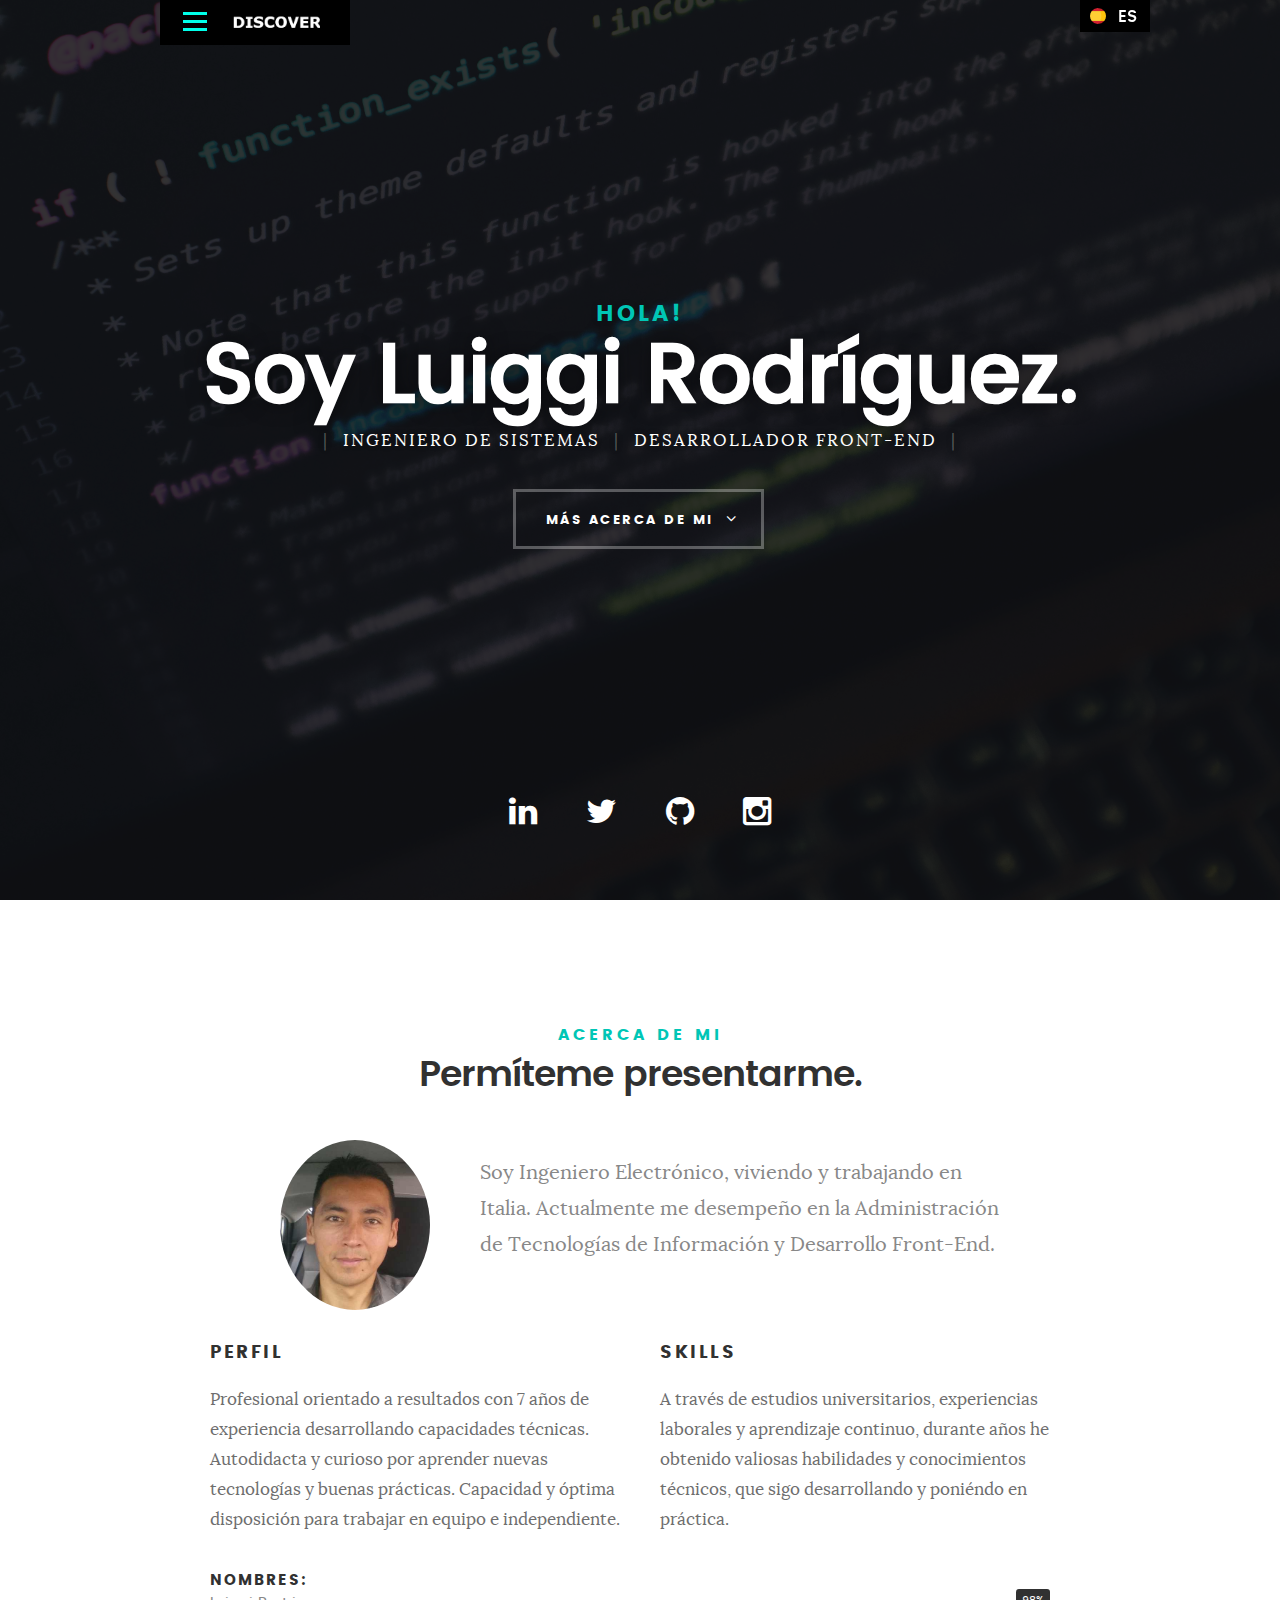
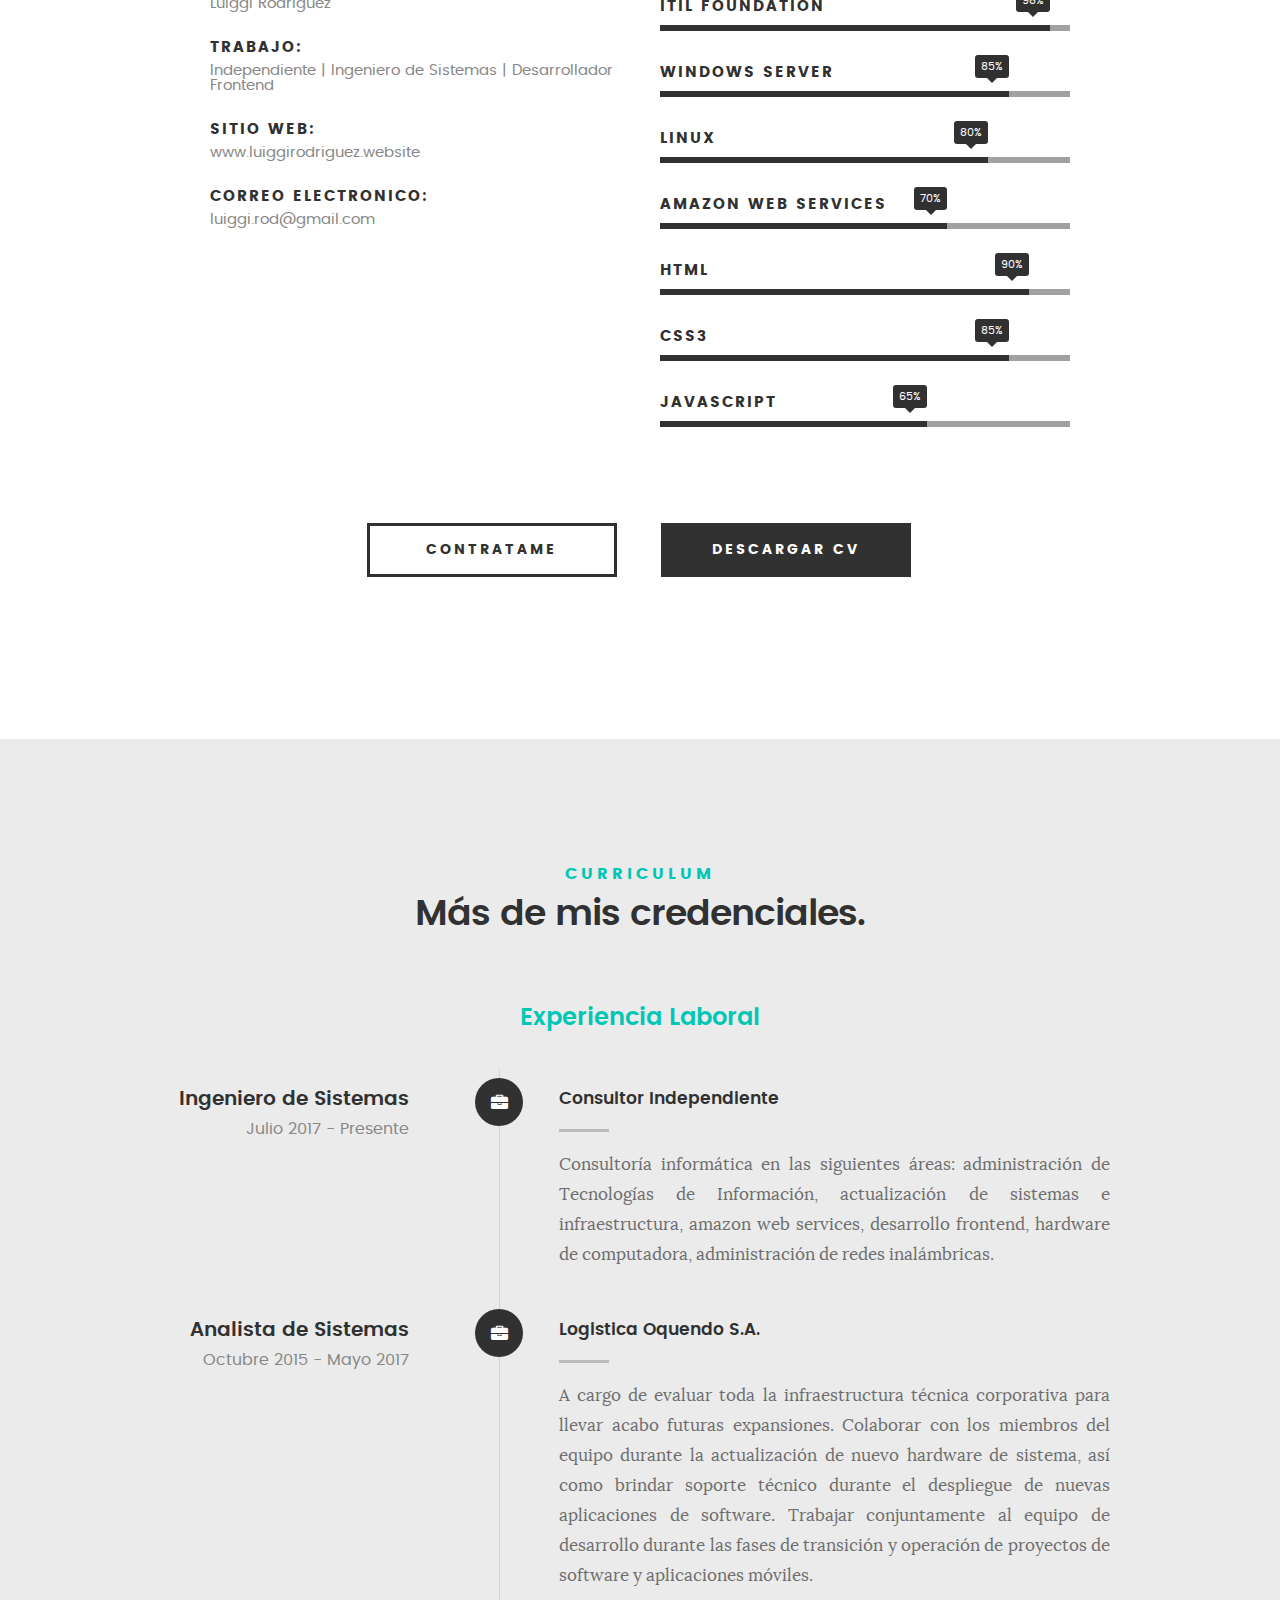
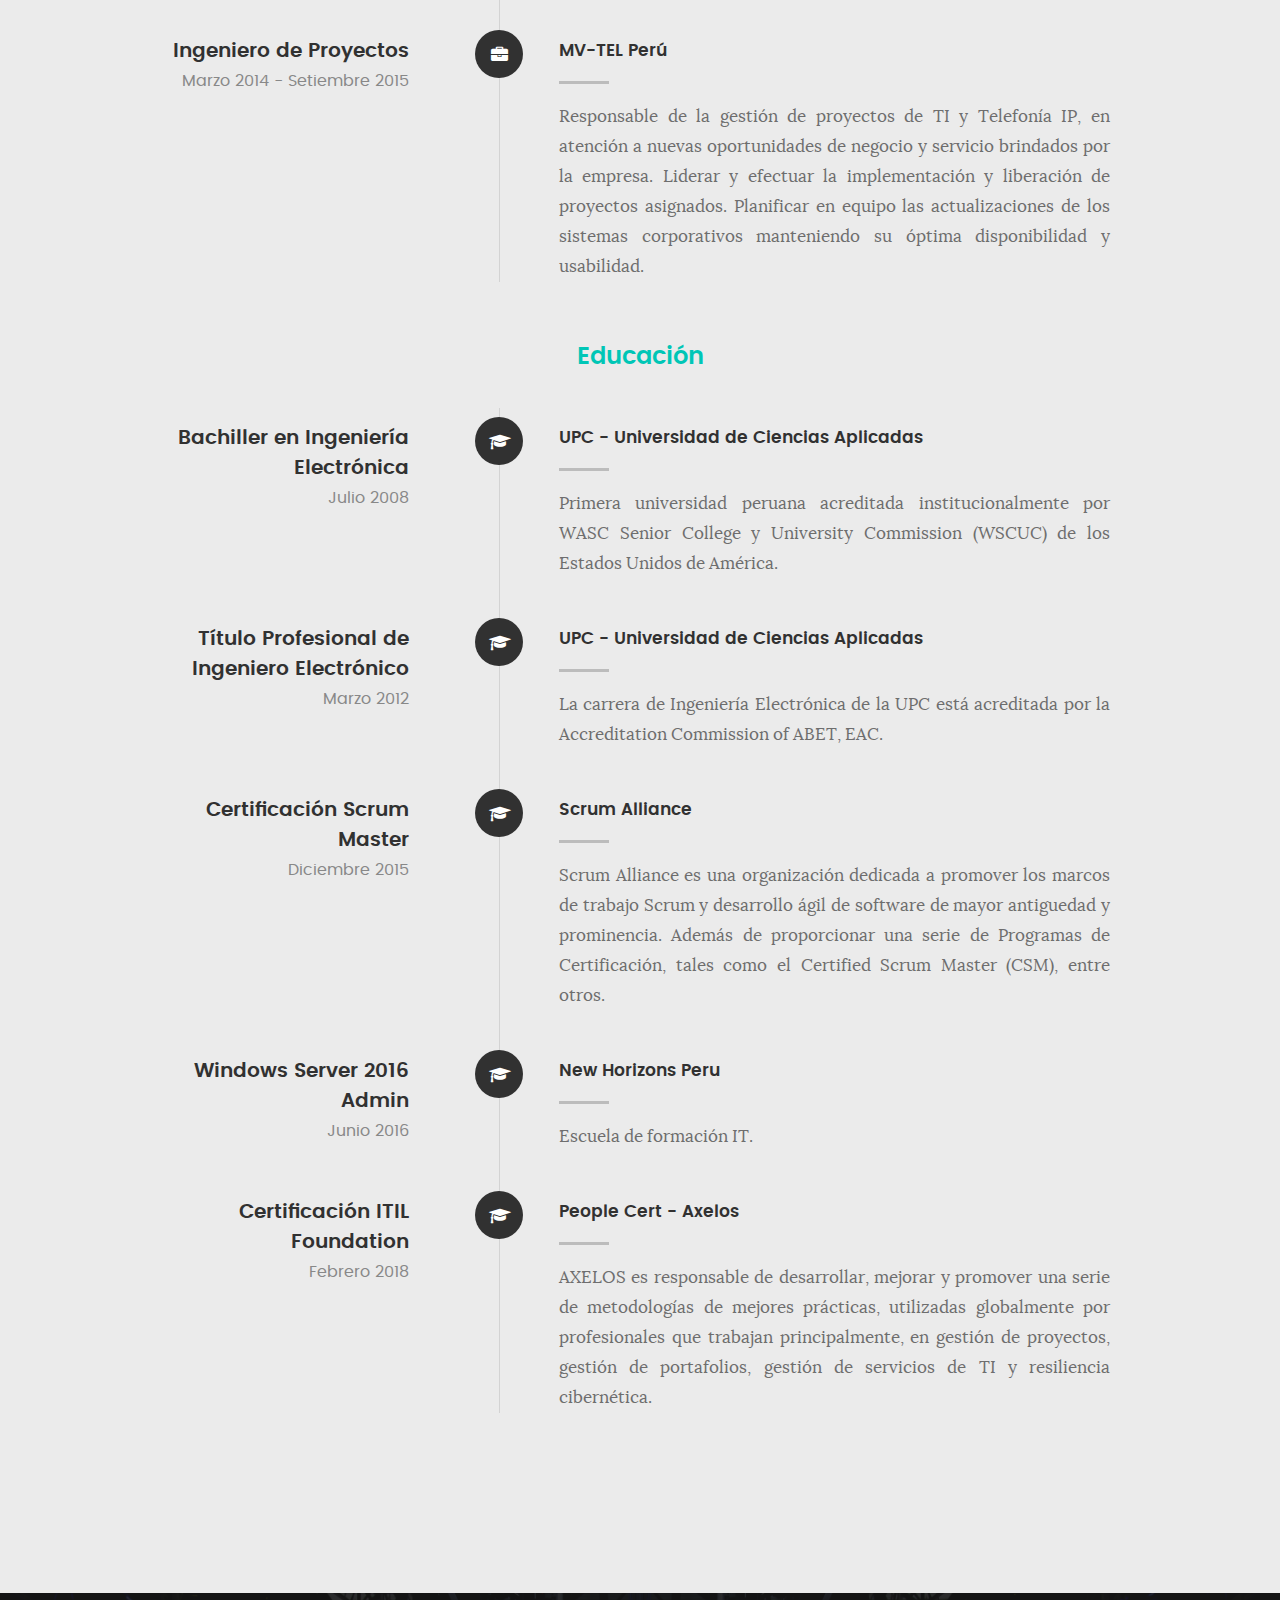
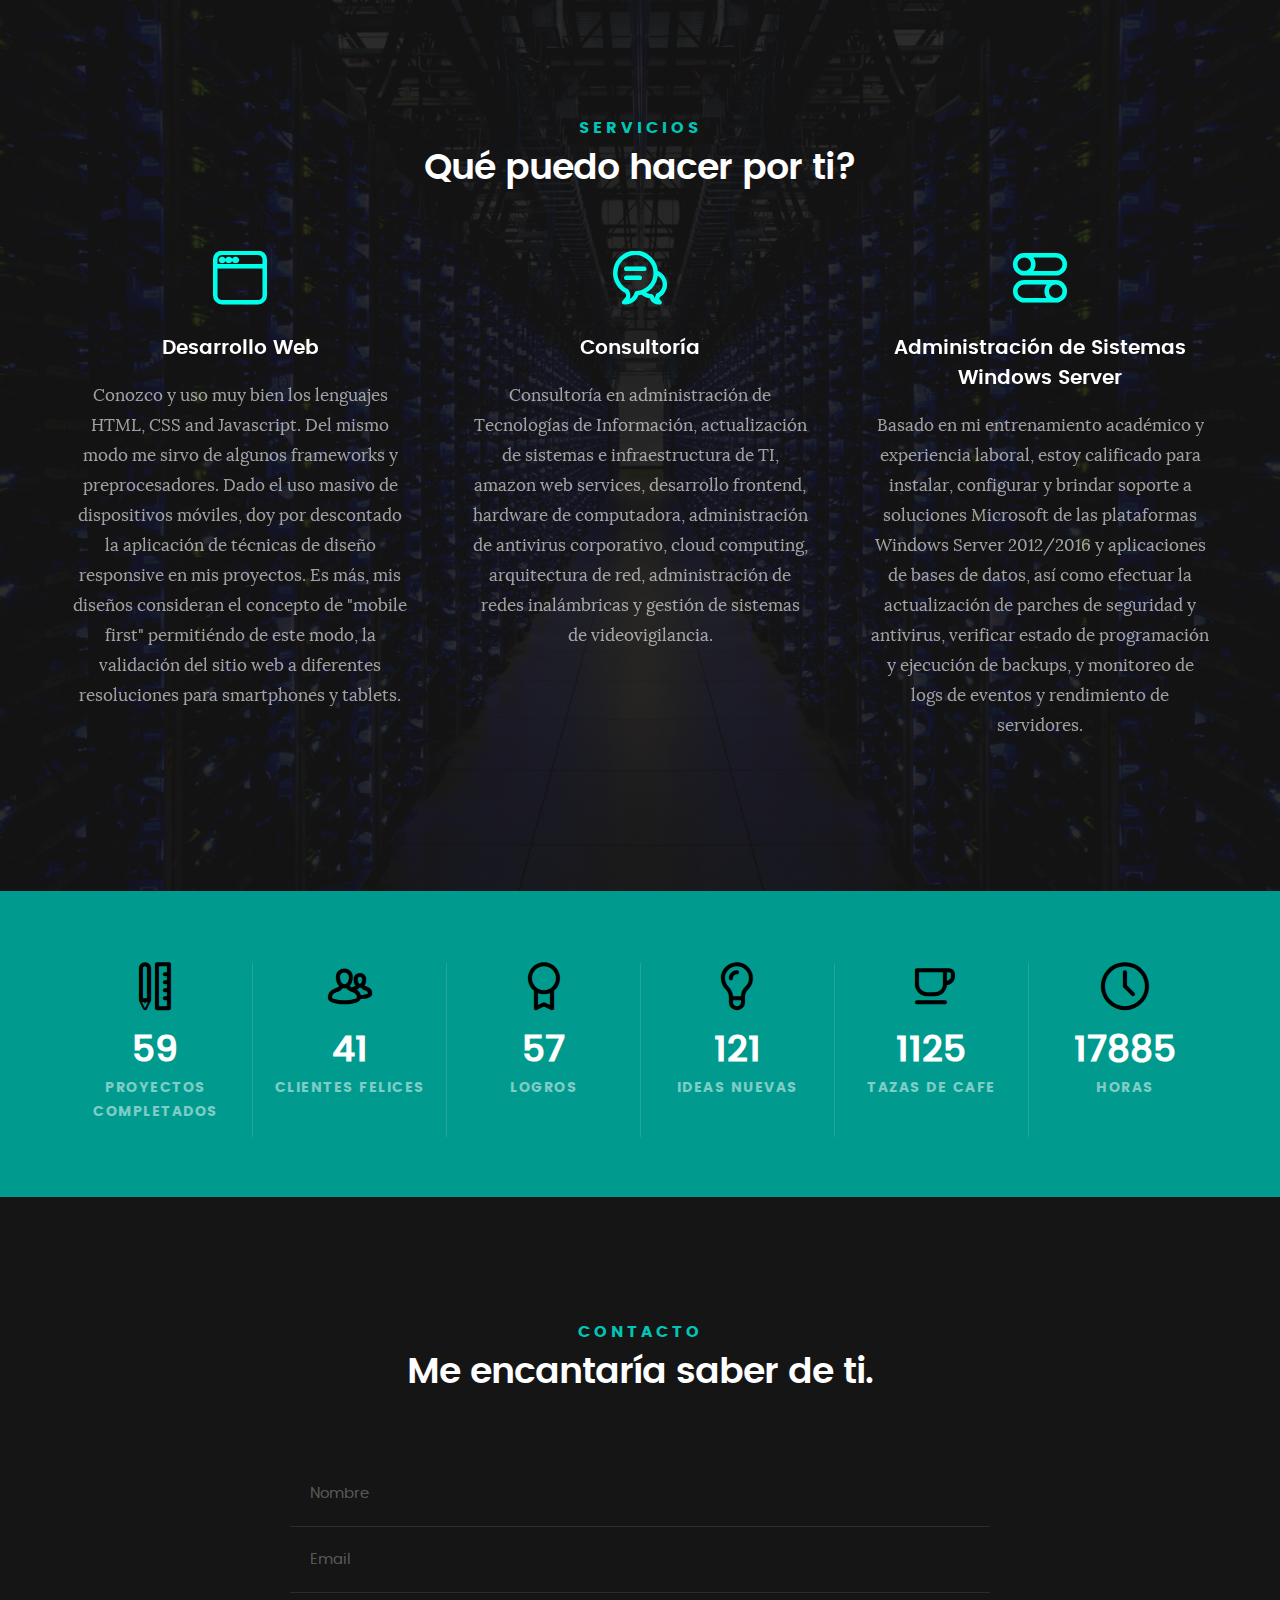
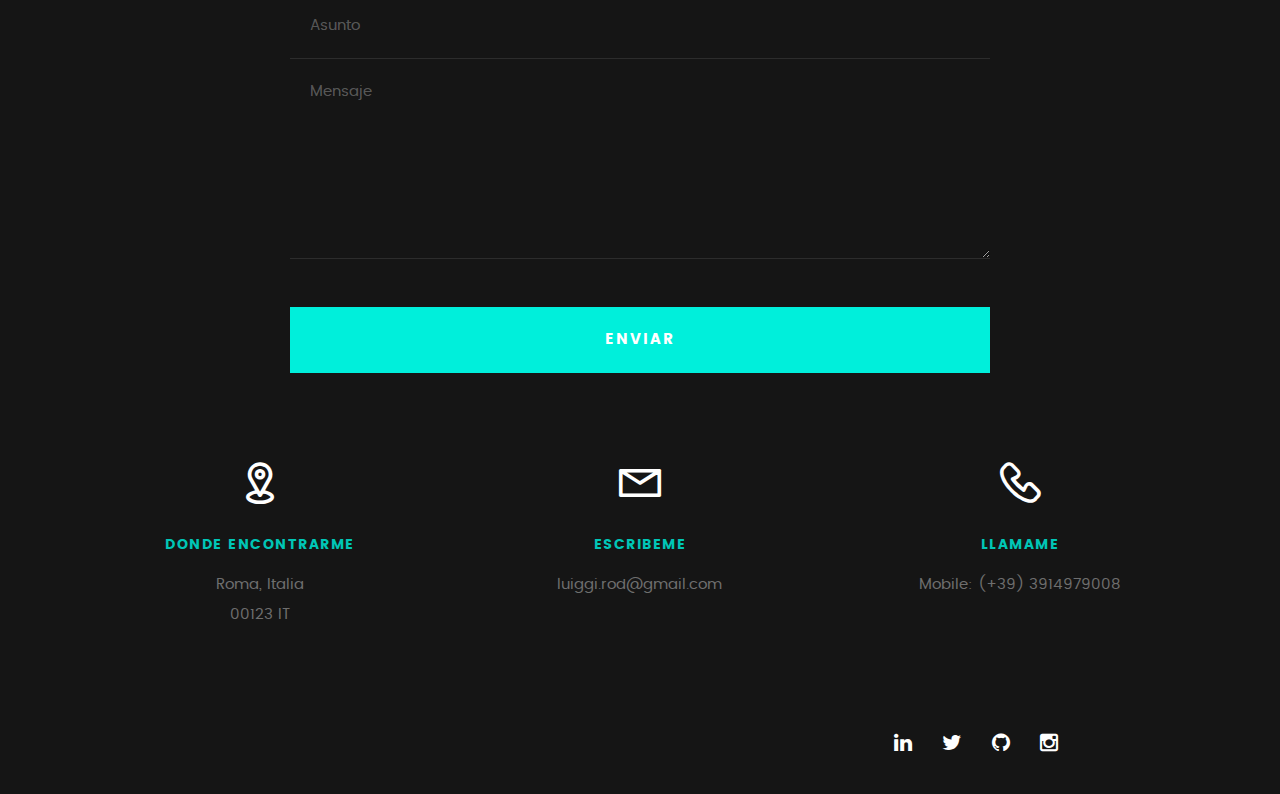
==== commit 5d3d6adc: "update website Spanish and correction on uk version" ====
--- a/indexES.html
+++ b/indexES.html
@@ -7,7 +7,7 @@
    <!--- basic page needs
    ================================================== -->
    <meta charset="utf-8">
-	<title>Luiggi Rodriguez</title>
+	<title>Luiggi Rodriguez website</title>
 	<meta name="keywords" content="luiggi rodriguez, Luiggi Rodriguez, Luiggi Rodriguez resume, Luiggi Rodriguez website, luiggi rodriguez resume, luiggi rodriguez website, luiggirodriguez, luiggirodriguez.website ">
 	<meta name="description" content=" Luiggi Rodríguez Resume. Electronic Engineer, System & Network Administrator | Front-End Developer. luiggi rodriguez website">  
 	<meta name="author" content="">
@@ -63,20 +63,20 @@
 
 			<!-- /language --> 
 	  	<div class="top-right">
-   			<a class="man-lang" href="#"> <img src="images/uk16.png">
+   			<a class="man-lang" href="#"> <img src="images/espana16.png">
 
    				<!-- <span>LNG</span> -->
 
    			</a>
 
 	   			<div class="flag">
-		         <a href="index.html">EN</a>
+		         <a href="index.html">ES</a>
 		      	</div>		      
 
 		   		<nav id="man-nav-wrap">
 					<ul class="man-navigation">
 						<!-- <li class="current"><a class="smoothscroll"  href="#intro" title="">EN</a></li> -->
-						<li><a href="indexES.html" title=""><img src="images/espana16.png">
+						<li><a href="index.html" title=""><img src="images/uk16.png">
 						</a></li>
 
 
@@ -104,15 +104,15 @@
 
    			<div class="col-twelve">
 
-	   			<h5>Hello!</h5>
-	   			<h1>I'm Luiggi Rodríguez.</h1>
+	   			<h5>Hola!</h5>
+	   			<h1>Soy Luiggi Rodríguez.</h1>
 
 	   			<p class="intro-position">
-	   				<span>IT System Engineer</span> 
-	   				<span>Front-end Developer</span> 
+	   				<span>Ingeniero de Sistemas</span> 
+	   				<span>Desarrollador Front-end</span> 
 	   			</p>
 
-	   			<a class="button stroke smoothscroll" href="#about" title="">More About Me</a>
+	   			<a class="button stroke smoothscroll" href="#about" title="">Más acerca de mi</a>
 
 	   		</div>  
    			
@@ -136,14 +136,14 @@
    	<div class="row section-intro">
    		<div class="col-twelve">
 
-   			<h5>About</h5>
-   			<h1>Let me introduce myself.</h1>
+   			<h5>Acerca de mi</h5>
+   			<h1>Permíteme presentarme.</h1>
 
    			<div class="intro-info">
 
    				<img src="images/profile-pic.jpg" alt="Profile Picture">
 
-   				<p class="lead">I am an Electronic Engineer living and working in Italy, focused on IT Systems Management and Front-End Development.</p>
+   				<p class="lead">Soy Ingeniero Electrónico, viviendo y trabajando en Italia. Actualmente me desempeño en la Administración de Tecnologías de Información y Desarrollo Front-End.</p>
    			</div>   			
 
    		</div>   		
@@ -153,12 +153,12 @@
 
    		<div class="col-six tab-full">
 
-   			<h3>Profile</h3>
-   			<p>Results-driven professional with over 7 years of fast-track experience within technical capacities. Self-taught and curious to learn new technologies and best practices. Very good at working in a team and independently.</p>
+   			<h3>Perfil</h3>
+   			<p>Profesional orientado a resultados con 7 años de experiencia desarrollando capacidades técnicas. Autodidacta y curioso por aprender nuevas tecnologías y buenas prácticas. Capacidad y óptima disposición para trabajar en equipo e independiente.</p>
 
    			<ul class="info-list">
    				<li>
-   					<strong>Fullname:</strong>
+   					<strong>Nombres:</strong>
    					<span>Luiggi Rodriguez</span>
    				</li>
    				<!-- <li>
@@ -166,15 +166,15 @@
    					<span>November 03, 1982</span>
    				</li> -->
    				<li>
-   					<strong>Job:</strong>
-   					<span>Freelancer | IT System Engineer | Frontend Developer</span>
+   					<strong>Trabajo:</strong>
+   					<span>Independiente | Ingeniero de Sistemas | Desarrollador Frontend </span>
    				</li>
    				<li>
-   					<strong>Website:</strong>
+   					<strong>Sitio Web:</strong>
    					<span>www.luiggirodriguez.website</span>
    				</li>
    				<li>
-   					<strong>Email:</strong>
+   					<strong>Correo electronico:</strong>
    					<span>luiggi.rod@gmail.com</span>
    				</li>
 
@@ -185,7 +185,7 @@
    		<div class="col-six tab-full">
 
    			<h3>Skills</h3>
-   			<p>Through university studies, working experiences and continuous learning over the years I have gathered technical knowledge and valuable skills.
+   			<p>A través de estudios universitarios, experiencias laborales y aprendizaje continuo, durante años he obtenido valiosas habilidades y conocimientos técnicos, que sigo desarrollando y poniéndo en práctica.
 			<br> <br> 
 
    			</p>
@@ -193,7 +193,7 @@
 				<ul class="skill-bars">
 				   <li>
 				   	<div class="progress percent95"><span>98%</span></div>
-				   	<strong>ITIL Fdn</strong>
+				   	<strong>ITIL Foundation</strong>
 				   </li>
 				   <li>
 				   	<div class="progress percent85"><span>85%</span></div>
@@ -205,7 +205,7 @@
 				   </li>
 				     <li>
 				   	<div class="progress percent70"><span>70%</span></div>
-				   	<strong>Cloud Computing</strong>
+				   	<strong>Amazon Web Services</strong>
 				   </li>
 				   <li>
 				   	<div class="progress percent90"><span>90%</span></div>
@@ -228,8 +228,8 @@
 
    	<div class="row button-section">
    		<div class="col-twelve">
-   			<a href="#contact" title="Hire Me" class="button stroke smoothscroll">Hire Me</a>
-   			<a href="https://drive.google.com/open?id=1Lwe9UP5v_YuXIkn7in_MSqkvwtxoOgxf" title="Download CV" class="button button-primary">Download CV</a>
+   			<a href="#contact" title="Hire Me" class="button stroke smoothscroll">Contratame</a>
+   			<a href="https://drive.google.com/open?id=1ulUV_sw5xoF91sBhWxCWNpLxQqIxijf0" title="Download CV" class="button button-primary">Descargar CV</a>
    		</div>   		
    	</div>
 
@@ -243,8 +243,8 @@
 		<div class="row section-intro">
    		<div class="col-twelve">
 
-   			<h5>Resume</h5>
-   			<h1>More of my credentials.</h1>
+   			<h5>Curriculum</h5>
+   			<h1>Más de mis credenciales.</h1>
 
    			<p class="lead"></p>
 
@@ -255,7 +255,7 @@
 
    		<div class="col-twelve resume-header">
 
-   			<h2>Work Experience</h2>
+   			<h2>Experiencia Laboral</h2>
 
    		</div> <!-- /resume-header -->
 
@@ -270,13 +270,13 @@
 	   				</div>
 
 	   				<div class="timeline-header">
-	   					<h3>IT System Engineer</h3>
-	   					<p>July 2017 - Present</p>
+	   					<h3>Ingeniero de Sistemas</h3>
+	   					<p>Julio 2017 - Presente</p>
 	   				</div>
 
 	   				<div class="timeline-content">
-	   					<h4>Independent Consultant</h4>
-	   					<p>Consultancy in the following areas: system and infrastructure upgrading, amazon web services, frontend development, computer hardware, wireless network management.</p>
+	   					<h4>Consultor Independiente</h4>
+	   					<p>Consultoría informática en las siguientes áreas: administración de Tecnologías de Información, actualización de sistemas e infraestructura, amazon web services, desarrollo frontend, hardware de computadora, administración de redes inalámbricas.</p>
 	   				</div>
 
 	   			</div> <!-- /timeline-block -->
@@ -288,13 +288,13 @@
 	   				</div>
 
 	   				<div class="timeline-header">
-	   					<h3>IT System Analyst</h3>
-	   					<p>October 2015 - May 2017</p>
+	   					<h3>Analista de Sistemas</h3>
+	   					<p>Octubre 2015 - Mayo 2017</p>
 	   				</div>
 
 	   				<div class="timeline-content">
 	   					<h4>Logistica Oquendo S.A.</h4>
-	   					<p>I was in charge of evaluating entire technical infrastructure of the company and collaborating with team members to upgrade station system to new hardware as well as aid in installation of new software applications. Providing training and support for users and heading projects in tandem with development team. </p>
+	   					<p>A cargo de evaluar toda la infraestructura técnica corporativa para llevar acabo futuras expansiones. Colaborar con los miembros del equipo durante la  actualización de nuevo hardware de sistema, así como brindar soporte técnico durante el despliegue de nuevas aplicaciones de software. Trabajar conjuntamente al equipo de desarrollo durante las fases de transición y operación de proyectos de software y aplicaciones móviles.</p>
 	   				</div>
 
 	   			</div> <!-- /timeline-block -->
@@ -306,13 +306,13 @@
 	   				</div>
 
 	   				<div class="timeline-header">
-	   					<h3>Project Planning Engineer</h3>
-	   					<p>March 2014 - September 2015</p>
+	   					<h3>Ingeniero de Proyectos</h3>
+	   					<p>Marzo 2014 - Setiembre 2015</p>
 	   				</div>
 
 	   				<div class="timeline-content">
-	   					<h4>MV-TEL Peru</h4>
-	   					<p>Responsible for managing IT and Telecommunication projects related to new business opportunities and services to be provided by the company. Heading and performing project deployment and implementation. Planning system updates to maintain optimum system availability and usability.</p>
+	   					<h4>MV-TEL Perú</h4>
+	   					<p>Responsable de la gestión de proyectos de TI y Telefonía IP, en atención a nuevas oportunidades de negocio y servicio brindados por la empresa. Liderar y efectuar la implementación y liberación de proyectos asignados. Planificar en equipo las actualizaciones de los sistemas corporativos manteniendo su óptima disponibilidad y usabilidad.</p>
 	   				</div>
 
 	   			</div> <!-- /timeline-block -->
@@ -327,7 +327,7 @@
 
    		<div class="col-twelve resume-header">
 
-   			<h2>Education</h2>
+   			<h2>Educación</h2>
 
    		</div> <!-- /resume-header -->
 
@@ -342,13 +342,13 @@
 	   				</div>
 
 	   				<div class="timeline-header">
-	   					<h3>Bachelor of Electronic Engineer</h3>
-	   					<p>July 2008</p>
+	   					<h3>Bachiller en Ingeniería Electrónica</h3>
+	   					<p>Julio 2008</p>
 	   				</div>
 
 	   				<div class="timeline-content">
-	   					<h4>Universidad de Ciencias Aplicadas</h4>
-	   					<p>The only Peruvian university institutionally accredited at the highest international level by WASC Senior College and University Commission (WSCUC) of the United States of America.</p>
+	   					<h4>UPC - Universidad de Ciencias Aplicadas</h4>
+	   					<p>Primera universidad peruana acreditada institucionalmente por WASC Senior College y University Commission (WSCUC) de los Estados Unidos de América.</p>
 	   				</div>
 
 	   			</div> <!-- /timeline-block -->
@@ -360,13 +360,13 @@
 	   				</div>
 
 	   				<div class="timeline-header">
-	   					<h3>Electronic Engineer</h3>
-	   					<p>March 2012</p>
+	   					<h3>Título Profesional de Ingeniero Electrónico</h3>
+	   					<p>Marzo 2012</p>
 	   				</div>
 
 	   				<div class="timeline-content">
-	   					<h4>Universidad de Ciencias Aplicadas</h4>
-	   					<p>The Electronic Engineering program is accredited by the Engineering Accreditation Commission of ABET, EAC.</p>
+	   					<h4>UPC - Universidad de Ciencias Aplicadas</h4>
+	   					<p>La carrera de Ingeniería Electrónica de la UPC está acreditada por la Accreditation Commission of ABET, EAC.</p>
 	   				</div>
 
 	   			</div> <!-- /timeline-block -->
@@ -378,13 +378,13 @@
 	   				</div>
 
 	   				<div class="timeline-header">
-	   					<h3>Certified Scrum Master</h3>
-	   					<p>Decembre 2015</p>
+	   					<h3>Certificación Scrum Master</h3>
+	   					<p>Diciembre 2015</p>
 	   				</div>
 
 	   				<div class="timeline-content">
 	   					<h4>Scrum Alliance</h4>
-	   					<p>The largest, most established and influential professional membership and certification organization in the Agile community.</p>
+	   					<p>Scrum Alliance es una organización dedicada a promover los marcos de trabajo Scrum y desarrollo ágil de software de mayor antiguedad y prominencia. Además de proporcionar una serie de Programas de Certificación, tales como el Certified Scrum Master (CSM), entre otros.</p>
 	   				</div>
 
 	   			</div> <!-- /timeline-block -->
@@ -397,12 +397,12 @@
 
 	   				<div class="timeline-header">
 	   					<h3>Windows Server 2016 Admin</h3>
-	   					<p>June 2016</p>
+	   					<p>Junio 2016</p>
 	   				</div>
 
 	   				<div class="timeline-content">
 	   					<h4>New Horizons Peru</h4>
-	   					<p>Computer Learning Center.</p>
+	   					<p>Escuela de formación IT.</p>
 	   				</div>
 
 	   			</div> <!-- /timeline-block -->
@@ -414,13 +414,13 @@
 	   				</div>
 
 	   				<div class="timeline-header">
-	   					<h3>ITIL FDN Certification</h3>
-	   					<p>February 2018</p>
+	   					<h3>Certificación ITIL Foundation</h3>
+	   					<p>Febrero 2018</p>
 	   				</div>
 
 	   				<div class="timeline-content">
 	   					<h4>People Cert - Axelos</h4>
-	   					<p>AXELOS is responsible for developing, enhancing and promoting a number of best practice methodologies used globally by professionals working primarily in project, programme and portfolio management, IT service management and cyber resilience.</p>
+	   					<p>AXELOS es responsable de desarrollar, mejorar y promover una serie de metodologías de mejores prácticas, utilizadas globalmente por profesionales que trabajan principalmente, en gestión de proyectos, gestión de portafolios, gestión de servicios de TI y resiliencia cibernética.</p>
 	   				</div>
 
 	   			</div> <!-- /timeline-block -->
@@ -451,8 +451,8 @@
 		<div class="row section-intro">
    		<div class="col-twelve">
 
-   			<h5>Services</h5>
-   			<h1>What Can I Do For You?</h1>
+   			<h5>Servicios</h5>
+   			<h1>Qué puedo hacer por ti?</h1>
 
    			<p class="lead"></p>
 
@@ -469,9 +469,9 @@
 
 	            <div class="service-content">	
 
-	            	 <h3>Web Development</h3>
-
-		            <p class="desc">I know and use very well HTML, CSS and Javascript. I use some frameworks and preprocessors as well. Given the massive use of mobile devices, I take for granted the responsive design techniques in my projects. In fact, my design considers the concept of mobile first, this allows to validate the website at different resolutions for smartphones and tablets.
+	            	 <h3>Desarrollo Web</h3>
+
+		            <p class="desc">Conozco y uso muy bien los lenguajes HTML, CSS and Javascript. Del mismo modo me sirvo de algunos frameworks y preprocesadores. Dado el uso masivo de dispositivos móviles, doy por descontado la aplicación de técnicas de diseño responsive en mis proyectos. Es más, mis diseños consideran el concepto de "mobile first" permitiéndo de este modo, la validación del sitio web a diferentes resoluciones para smartphones y tablets.
 	         		</p>
 	         		
 	         	</div> 	         	 
@@ -484,9 +484,9 @@
 
 	            <div class="service-content">	
 
-	            	<h3>Consultancy</h3>  
-
-		            <p class="desc">Consultancy in system and infrastructure upgrading, amazon web services, frontend development, computer hardware, corporate antivirus management, cloud computing, network architecture, wireless network management, video surveillance system management.
+	            	<h3>Consultoría</h3>  
+
+		            <p class="desc">Consultoría en administración de Tecnologías de Información, actualización de sistemas e infraestructura de TI, amazon web services, desarrollo frontend, hardware de computadora, administración de antivirus corporativo, cloud computing, arquitectura de red, administración de redes inalámbricas y gestión de sistemas de videovigilancia.
 	         		</p>
 
 	            </div>	                          
@@ -499,9 +499,9 @@
 
 	            <div class="service-content">
 
-	            	<h3>Windows Server System Administration</h3>
-
-		            <p class="desc">Based on my academic training and work experiences, I am qualifed to install, configure and support Microsoft technology solutions on windows 2012/2016 platforms and database applications, while maintaining security patches, antivirus updates, backups, monitoring and performing routine server maintenance.
+	            	<h3>Administración de Sistemas Windows Server</h3>
+
+		            <p class="desc">Basado en mi entrenamiento académico y experiencia laboral, estoy calificado para instalar, configurar y brindar soporte a soluciones Microsoft de las plataformas Windows Server 2012/2016 y aplicaciones de bases de datos, así como efectuar la actualización de parches de seguridad y antivirus, verificar estado de programación y ejecución de backups, y monitoreo de logs de eventos y rendimiento de servidores.
 	        			</p> 
 
 	            </div> 	            	               
@@ -583,7 +583,7 @@
 						</h3>
 
 						<h5 class="stat-title">
-							Projects Completed
+							Proyectos Completados
 						</h5>
 
 					</div> <!-- /stat -->					
@@ -599,7 +599,7 @@
 						</h3>
 
 						<h5 class="stat-title">
-							Happy Clients
+							Clientes Felices
 						</h5>
 
 					</div> <!-- /stat -->
@@ -615,7 +615,7 @@
 						</h3>
 
 						<h5 class="stat-title">
-							Achievements
+							Logros
 						</h5>
 
 					</div> <!-- /stat -->									
@@ -631,7 +631,7 @@
 						</h3>
 
 						<h5 class="stat-title">
-							New Ideas
+							Ideas Nuevas
 						</h5>
 
 					</div> <!-- /stat -->
@@ -647,7 +647,7 @@
 						</h3>
 
 						<h5 class="stat-title">
-							Coffee Cups
+							Tazas de Cafe
 						</h5>
 
 					</div> <!-- /stat -->
@@ -663,7 +663,7 @@
 						</h3>
 
 						<h5 class="stat-title">
-							Hours
+							Horas
 						</h5>
 
 					</div> <!-- /stat -->
@@ -683,8 +683,8 @@
 		<div class="row section-intro">
    		<div class="col-twelve">
 
-   			<h5>Contact</h5>
-   			<h1>I'd Love To Hear From You.</h1>
+   			<h5>Contacto</h5>
+   			<h1>Me encantaría saber de ti.</h1>
 
    			<p class="lead"></p>
 
@@ -700,21 +700,21 @@
       			<fieldset>
 
                   <div class="form-field">
- 						   <input name="contactName" type="text" id="contactName" placeholder="Name" value="" minlength="2" required="">
+ 						   <input name="contactName" type="text" id="contactName" placeholder="Nombre" value="" minlength="2" required="">
                   </div>
                   <div class="form-field">
 	      			   <input name="contactEmail" type="email" id="contactEmail" placeholder="Email" value="" required="">
 	               </div>
                   <div class="form-field">
-	     				   <input name="contactSubject" type="text" id="contactSubject" placeholder="Subject" value="">
+	     				   <input name="contactSubject" type="text" id="contactSubject" placeholder="Asunto" value="">
 	               </div>                       
                   <div class="form-field">
-	                 	<textarea name="contactMessage" id="contactMessage" placeholder="message" rows="10" cols="50" required=""></textarea>
+	                 	<textarea name="contactMessage" id="contactMessage" placeholder="Mensaje" rows="10" cols="50" required=""></textarea>
 	               </div>                      
                  <div class="form-field">
-                     <button class="submitform">Submit</button>
+                     <button class="submitform">Enviar</button>
                      <div id="submit-loader">
-                        <div class="text-loader">Sending...</div>                             
+                        <div class="text-loader">Enviando...</div>                             
        				      <div class="s-loader">
 								  	<div class="bounce1"></div>
 								  	<div class="bounce2"></div>
@@ -731,7 +731,7 @@
             </div>            
             <!-- contact-success -->
       		<div id="message-success">
-               <i class="fa fa-check"></i>Your message was sent, thank you!<br>
+               <i class="fa fa-check"></i>Tu mensaje fue enviado, Gracias!<br>
       		</div>
 
          </div> <!-- /col-twelve -->
@@ -746,10 +746,10 @@
    				<i class="icon-pin"></i>
    			</div>
 
-   			<h5>Where to find me</h5>
+   			<h5>Donde encontrarme</h5>
 
    			<p>
-            Rome, Italia<br>
+            Roma, Italia<br>
             00123 IT
             </p>
 
@@ -761,7 +761,7 @@
    				<i class="icon-mail"></i>
    			</div>
 
-   			<h5>Email Me At</h5>
+   			<h5>Escribeme</h5>
 
    			<p>luiggi.rod@gmail.com<br>
 			   			     
@@ -775,7 +775,7 @@
    				<i class="icon-phone"></i>
    			</div>
 
-   			<h5>Call Me At</h5>
+   			<h5>Llamame</h5>
 
    			<p>Mobile: (+39) 3914979008<br>
 			   		     	
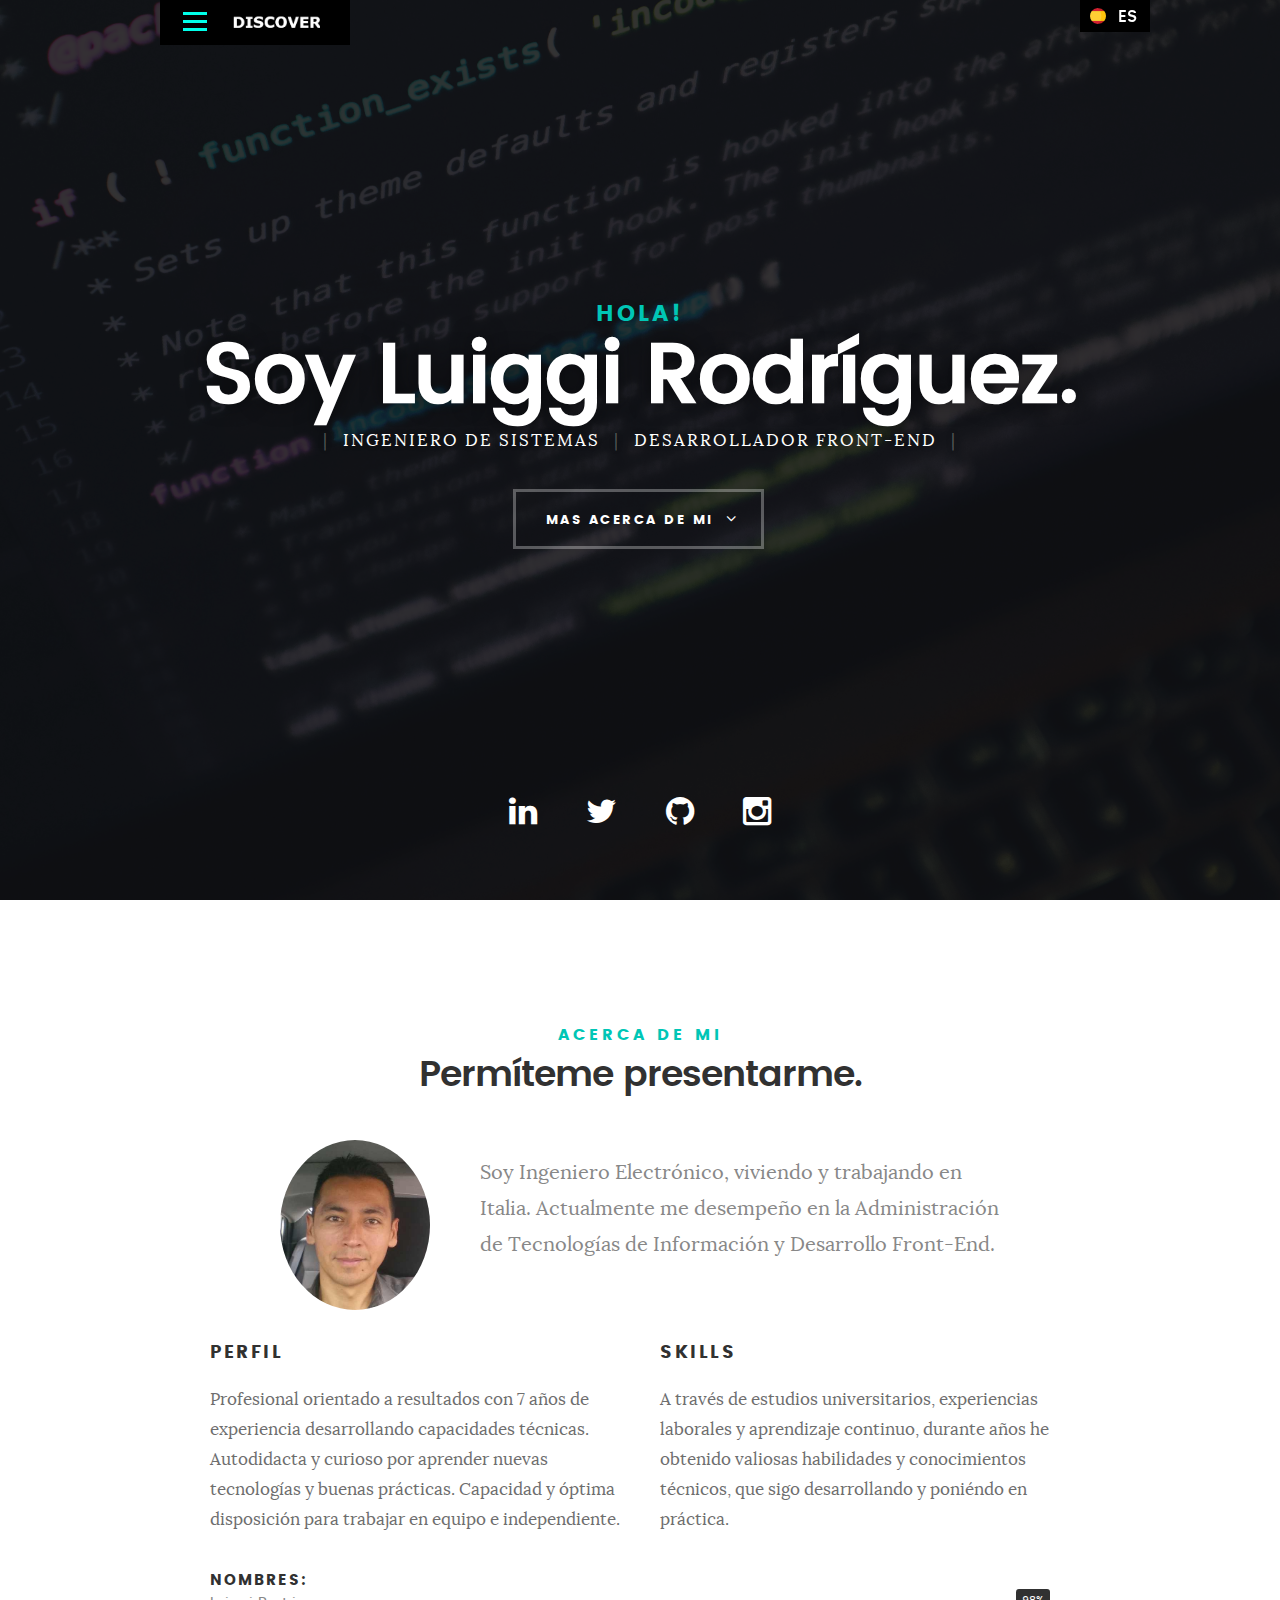
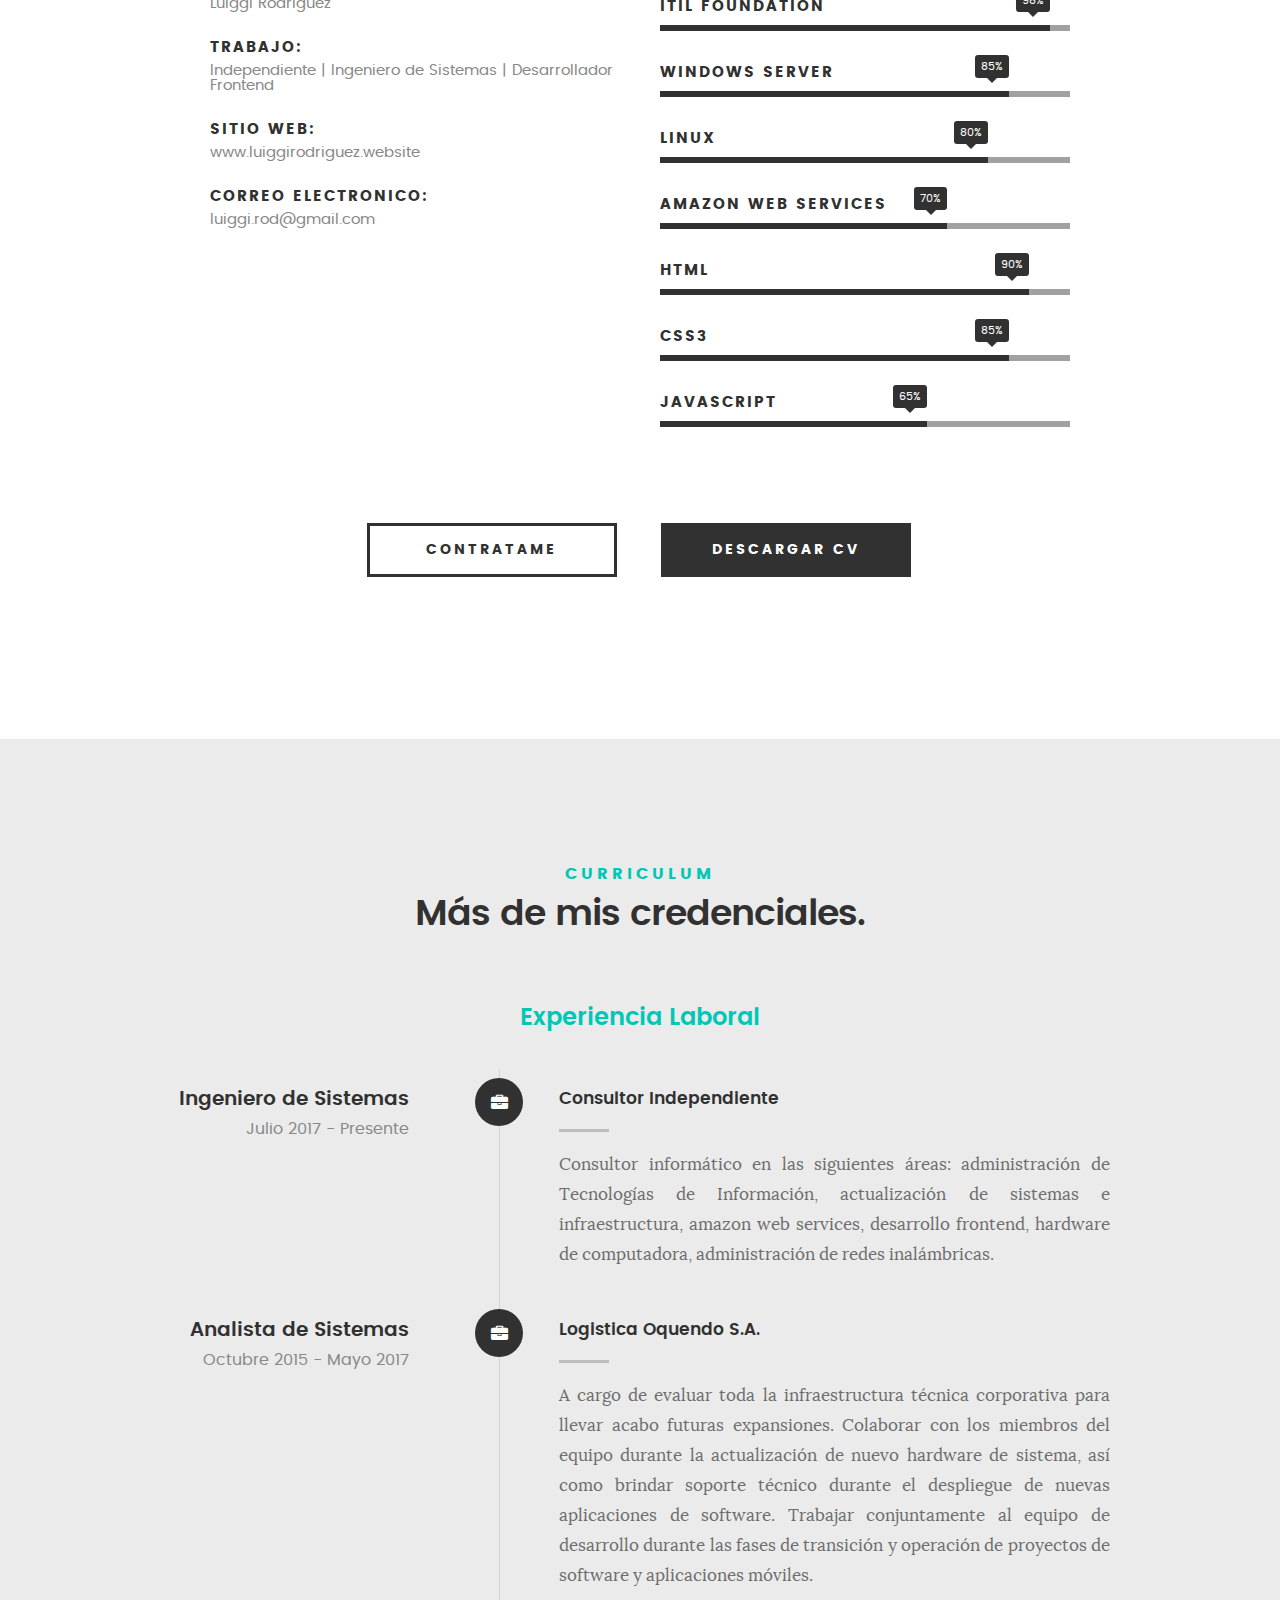
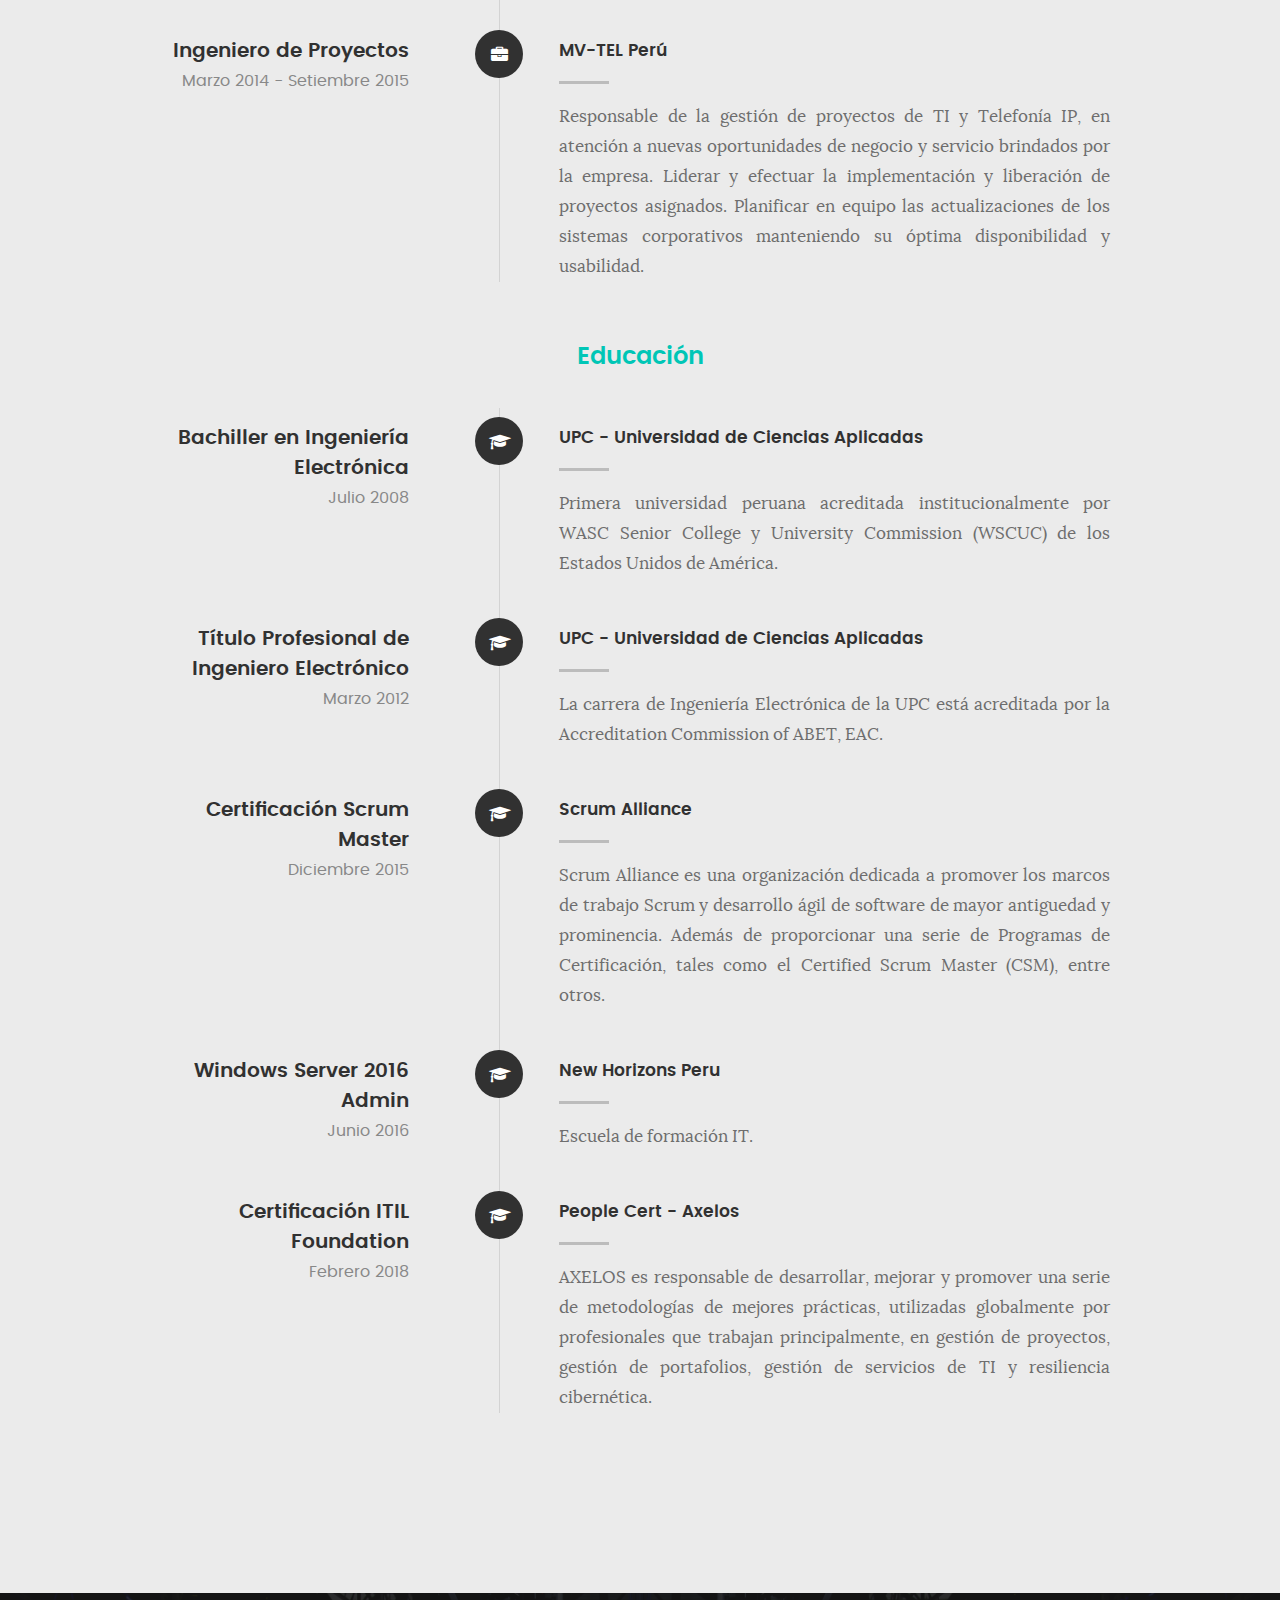
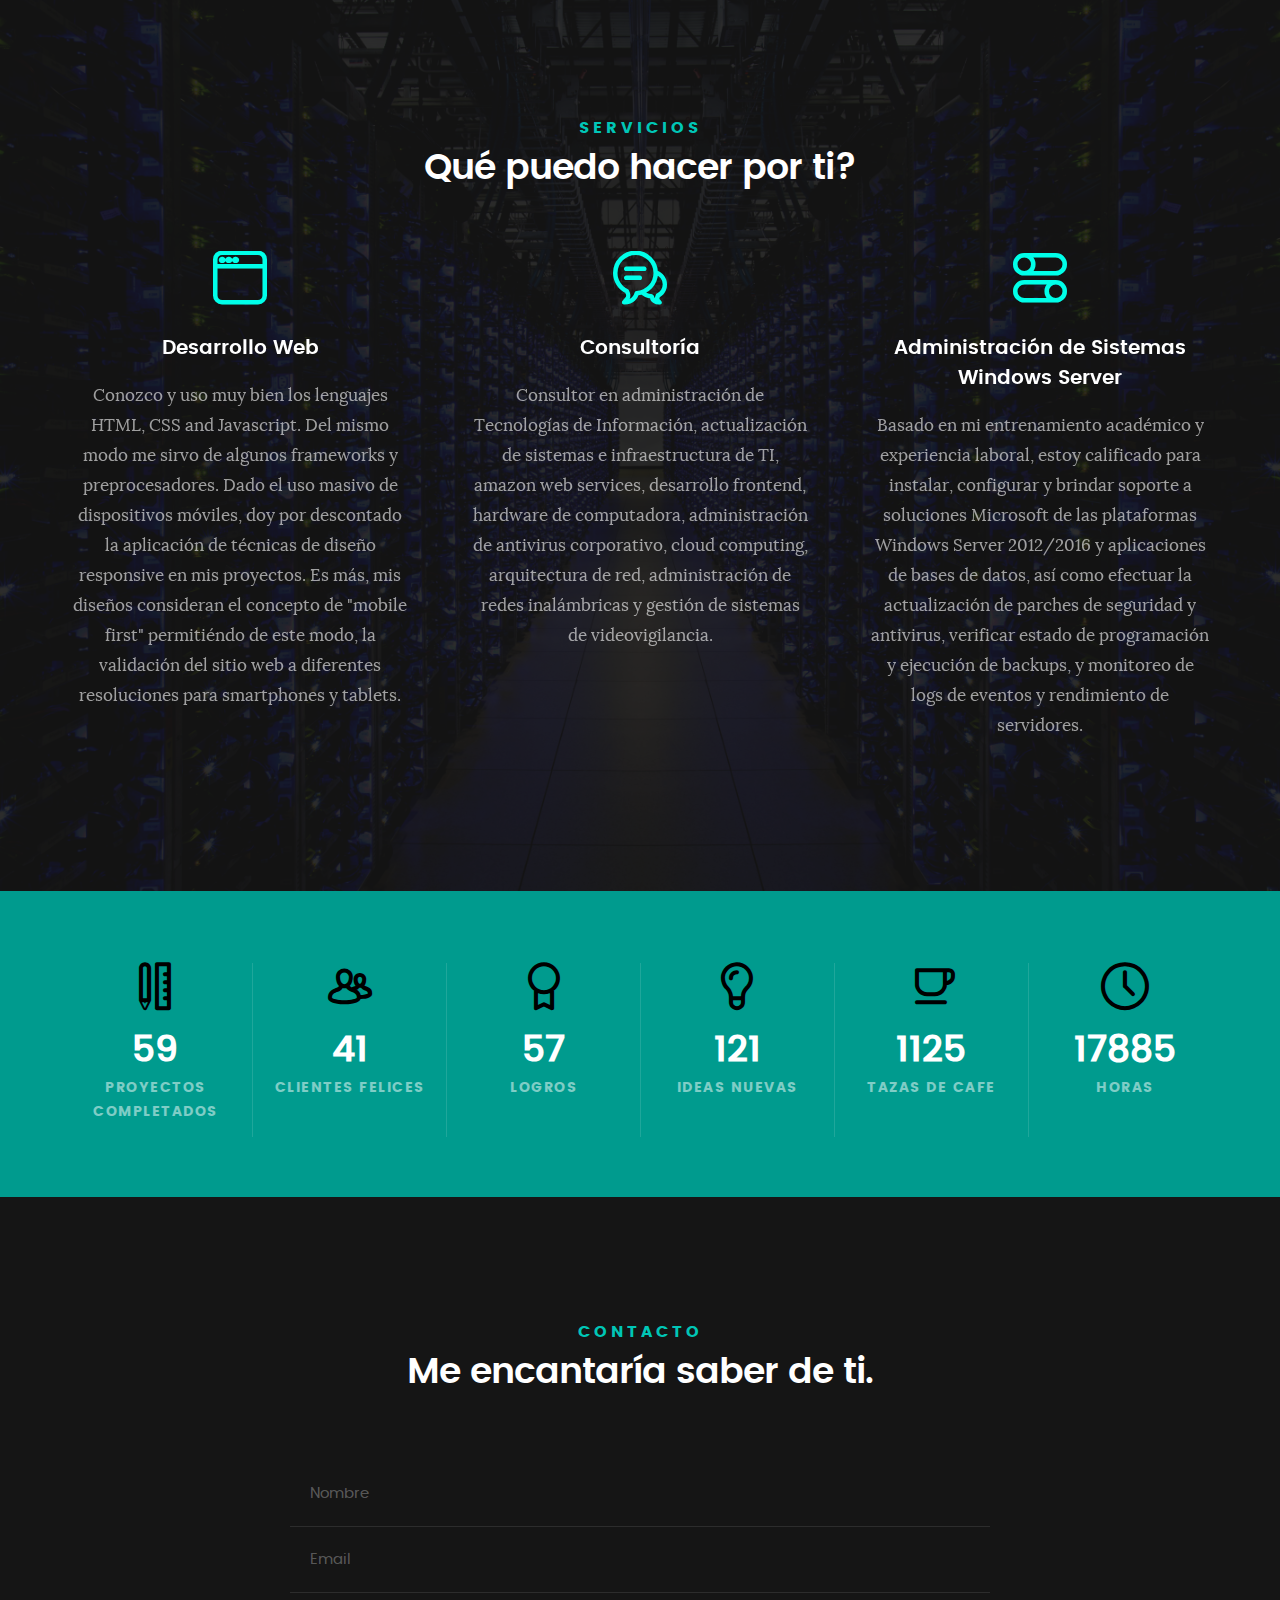
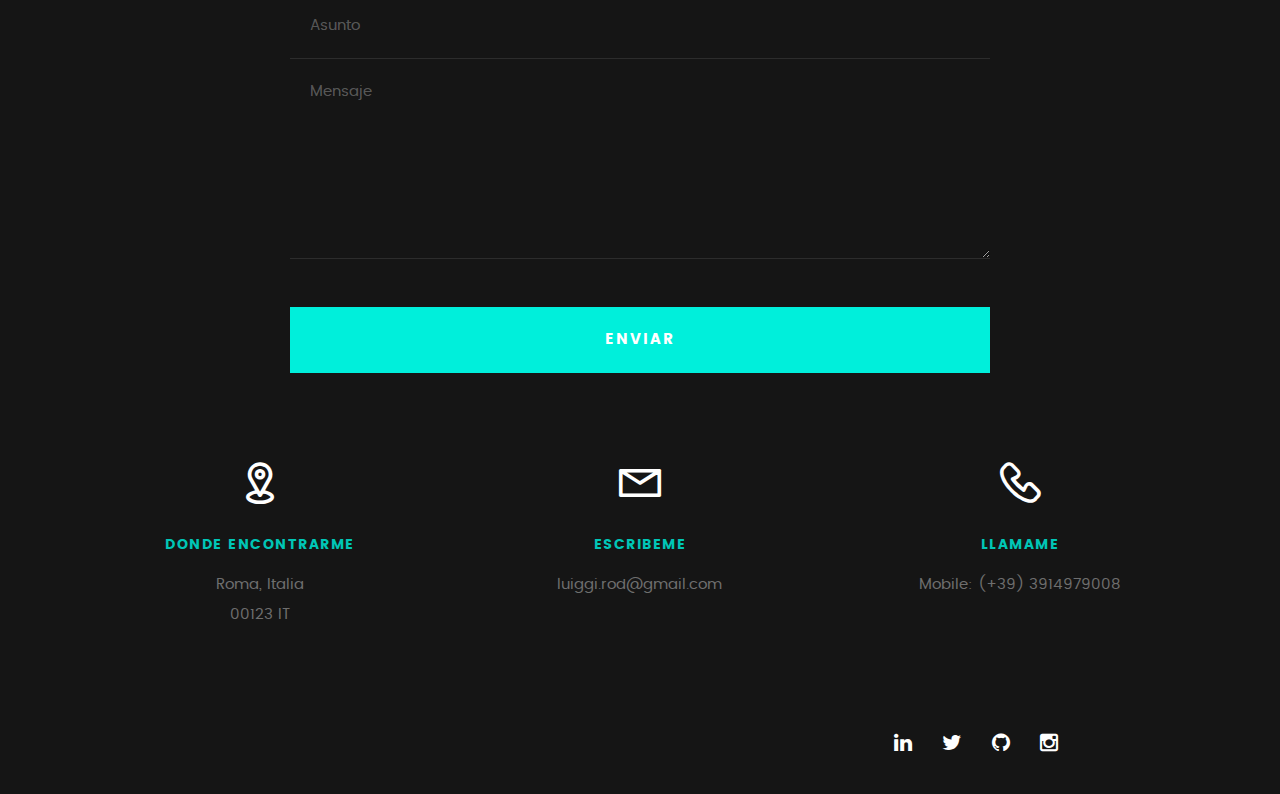
==== commit 3d2caf26: "consultant, consultor" ====
--- a/indexES.html
+++ b/indexES.html
@@ -112,7 +112,7 @@
 	   				<span>Desarrollador Front-end</span> 
 	   			</p>
 
-	   			<a class="button stroke smoothscroll" href="#about" title="">Más acerca de mi</a>
+	   			<a class="button stroke smoothscroll" href="#about" title="">Mas acerca de mi</a>
 
 	   		</div>  
    			
@@ -229,7 +229,7 @@
    	<div class="row button-section">
    		<div class="col-twelve">
    			<a href="#contact" title="Hire Me" class="button stroke smoothscroll">Contratame</a>
-   			<a href="https://drive.google.com/open?id=1ulUV_sw5xoF91sBhWxCWNpLxQqIxijf0" title="Download CV" class="button button-primary">Descargar CV</a>
+   			<a href="https://drive.google.com/open?id=1mLstRmn_qZ5Fiql8JRvQRnVRdu3t-ggy" title="Download CV" class="button button-primary">Descargar CV</a>
    		</div>   		
    	</div>
 
@@ -276,7 +276,7 @@
 
 	   				<div class="timeline-content">
 	   					<h4>Consultor Independiente</h4>
-	   					<p>Consultoría informática en las siguientes áreas: administración de Tecnologías de Información, actualización de sistemas e infraestructura, amazon web services, desarrollo frontend, hardware de computadora, administración de redes inalámbricas.</p>
+	   					<p>Consultor informático en las siguientes áreas: administración de Tecnologías de Información, actualización de sistemas e infraestructura, amazon web services, desarrollo frontend, hardware de computadora, administración de redes inalámbricas.</p>
 	   				</div>
 
 	   			</div> <!-- /timeline-block -->
@@ -486,7 +486,7 @@
 
 	            	<h3>Consultoría</h3>  
 
-		            <p class="desc">Consultoría en administración de Tecnologías de Información, actualización de sistemas e infraestructura de TI, amazon web services, desarrollo frontend, hardware de computadora, administración de antivirus corporativo, cloud computing, arquitectura de red, administración de redes inalámbricas y gestión de sistemas de videovigilancia.
+		            <p class="desc">Consultor en administración de Tecnologías de Información, actualización de sistemas e infraestructura de TI, amazon web services, desarrollo frontend, hardware de computadora, administración de antivirus corporativo, cloud computing, arquitectura de red, administración de redes inalámbricas y gestión de sistemas de videovigilancia.
 	         		</p>
 
 	            </div>	                          
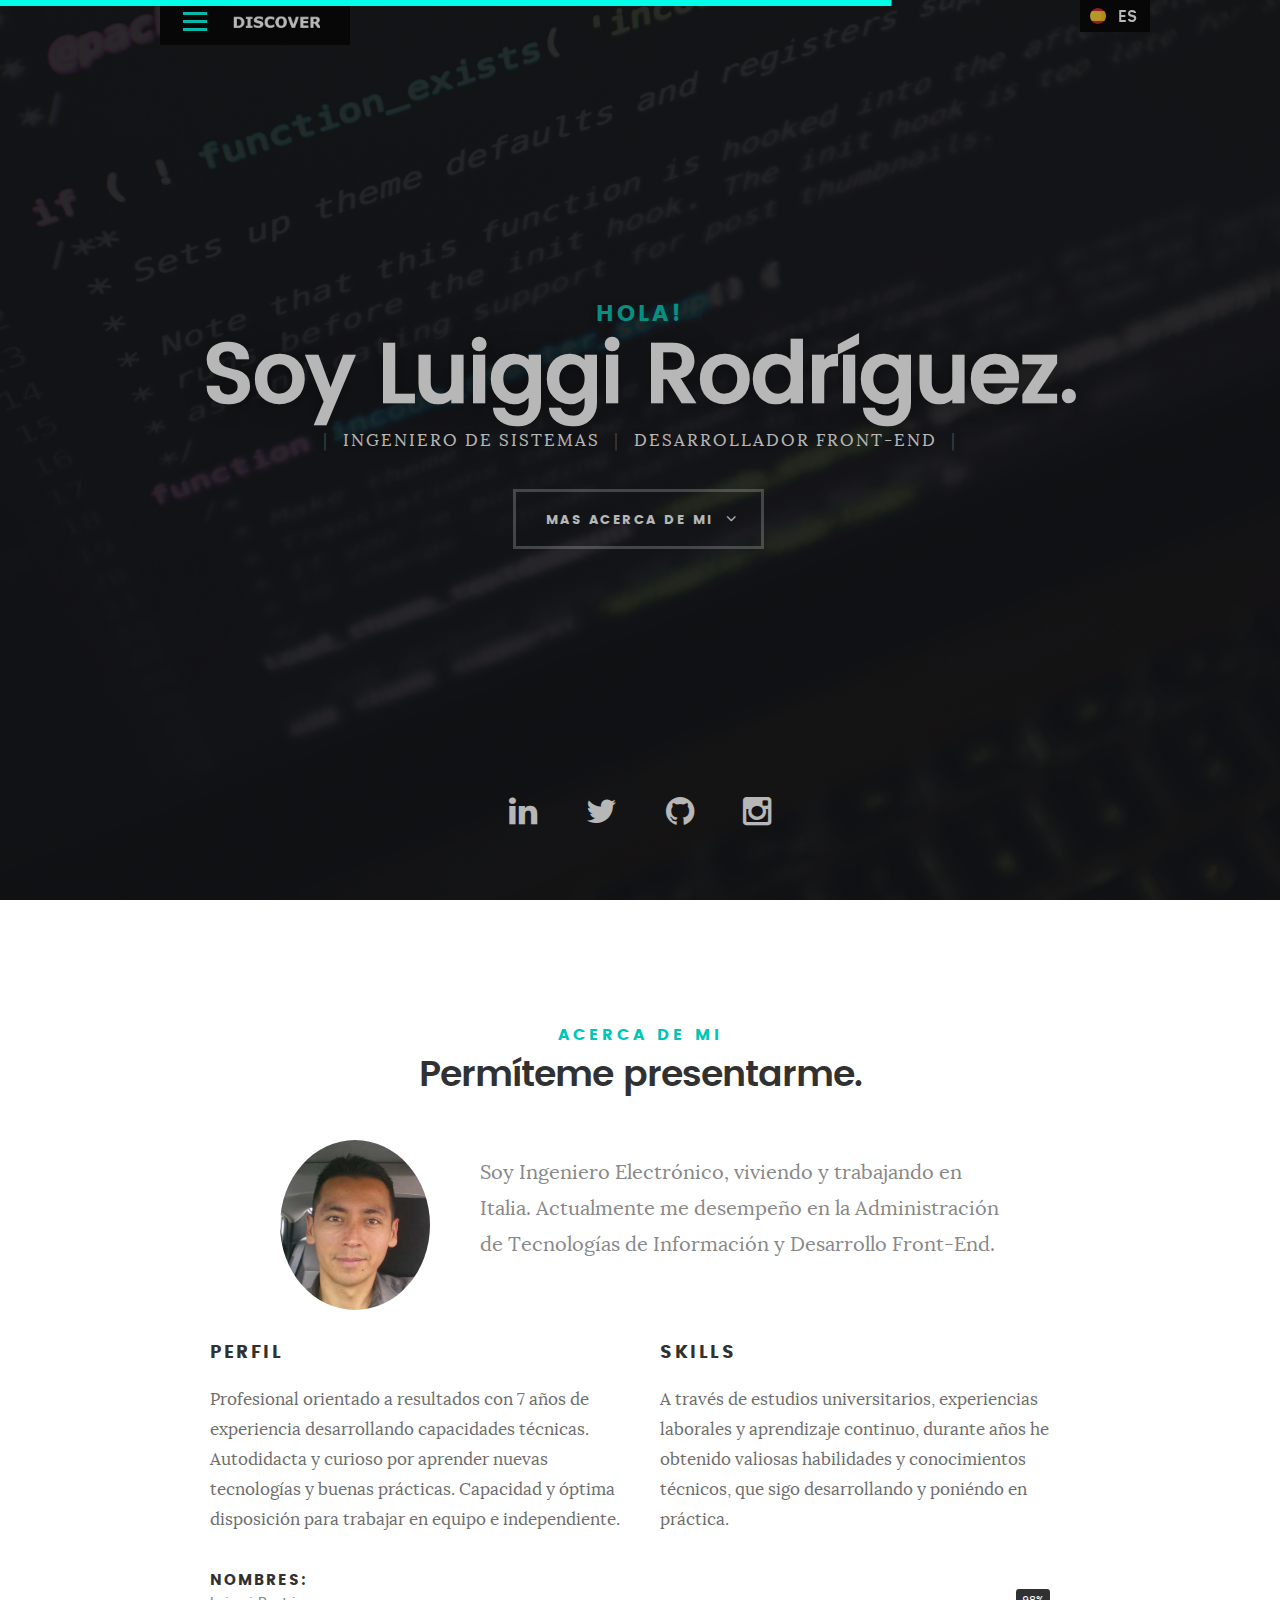
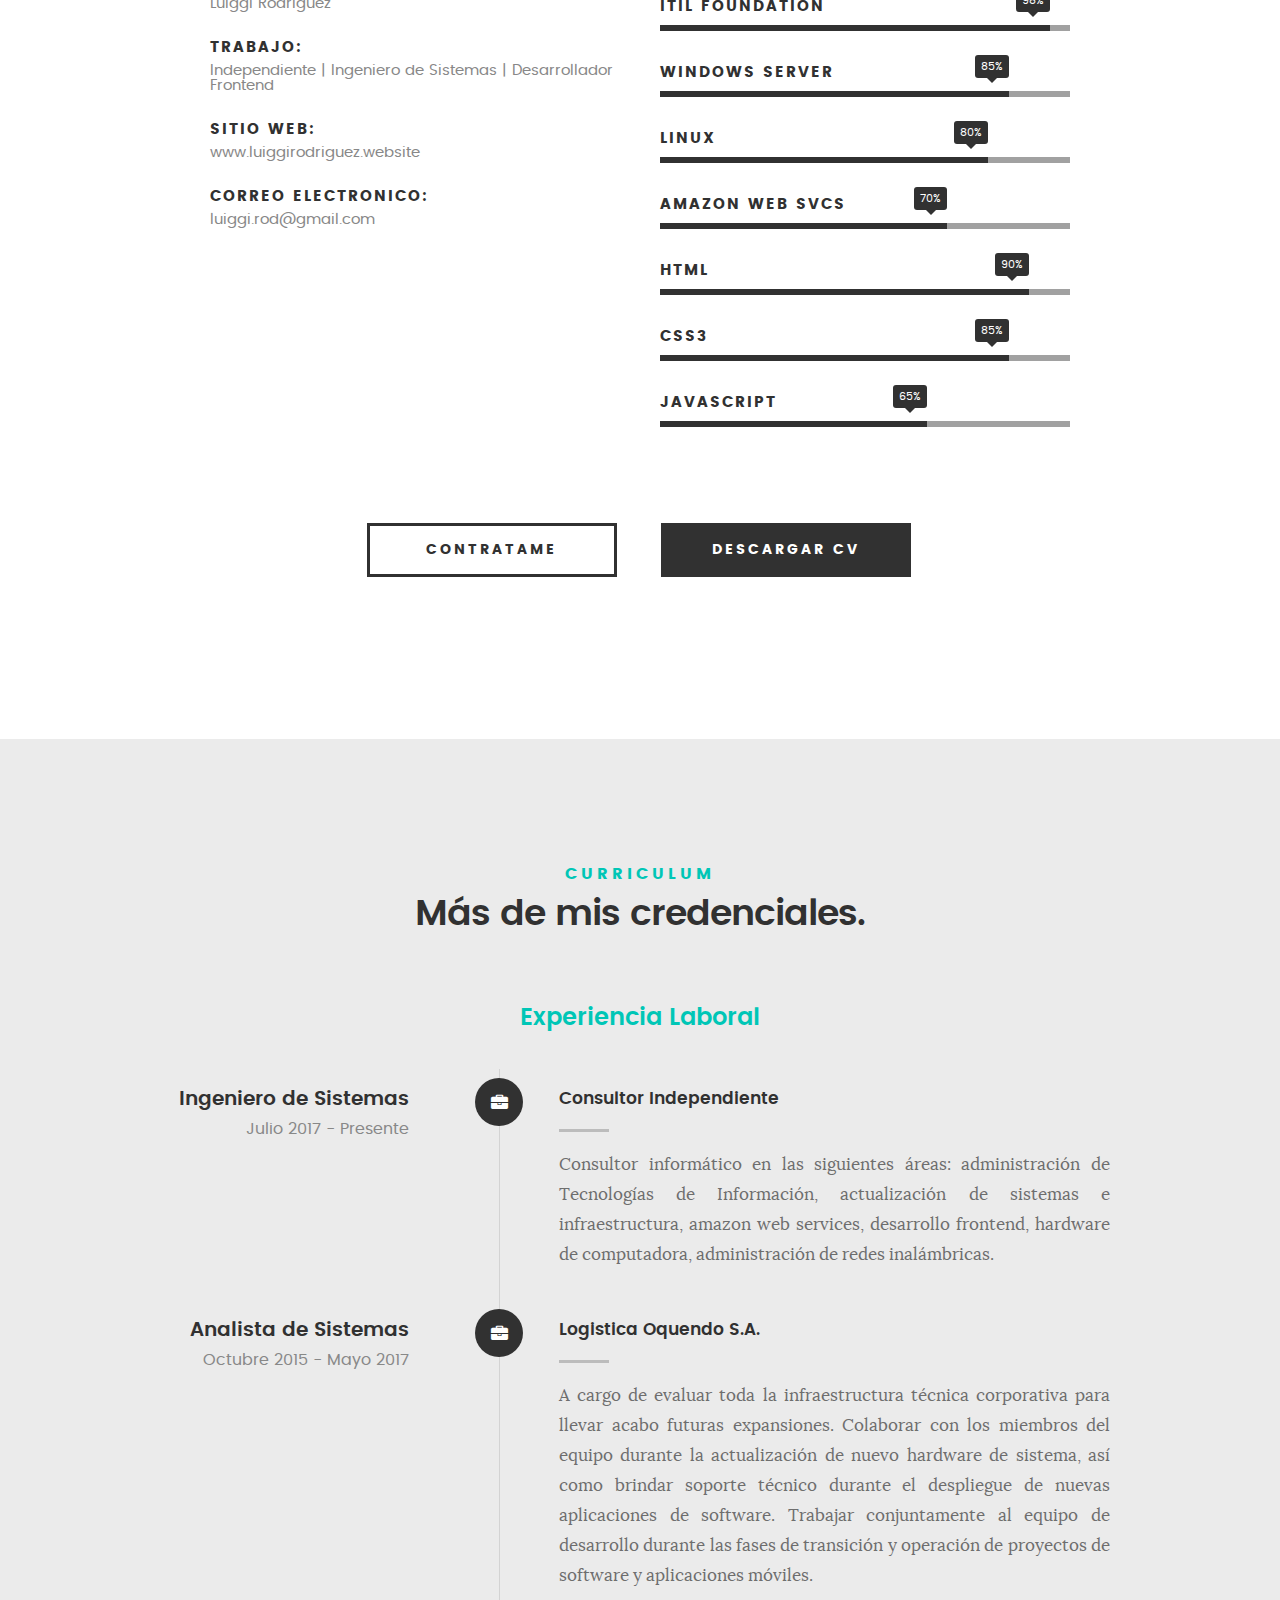
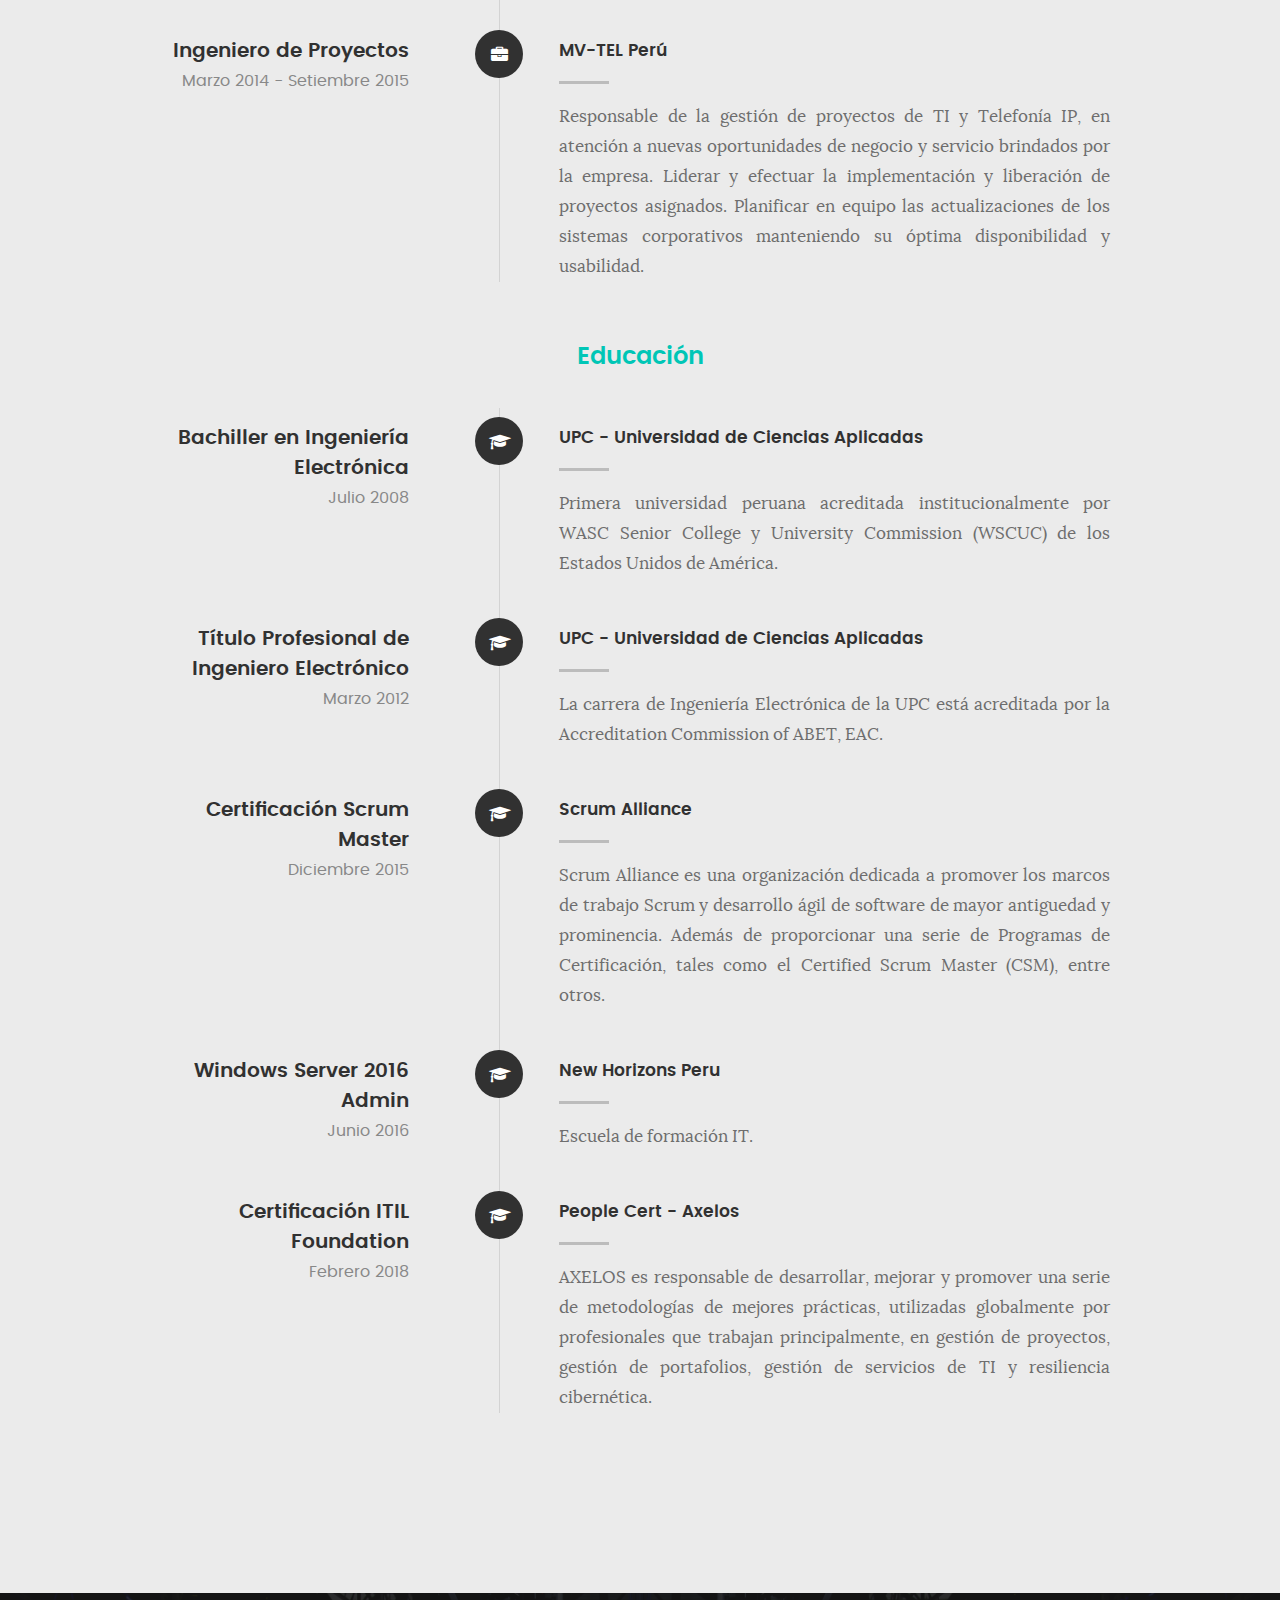
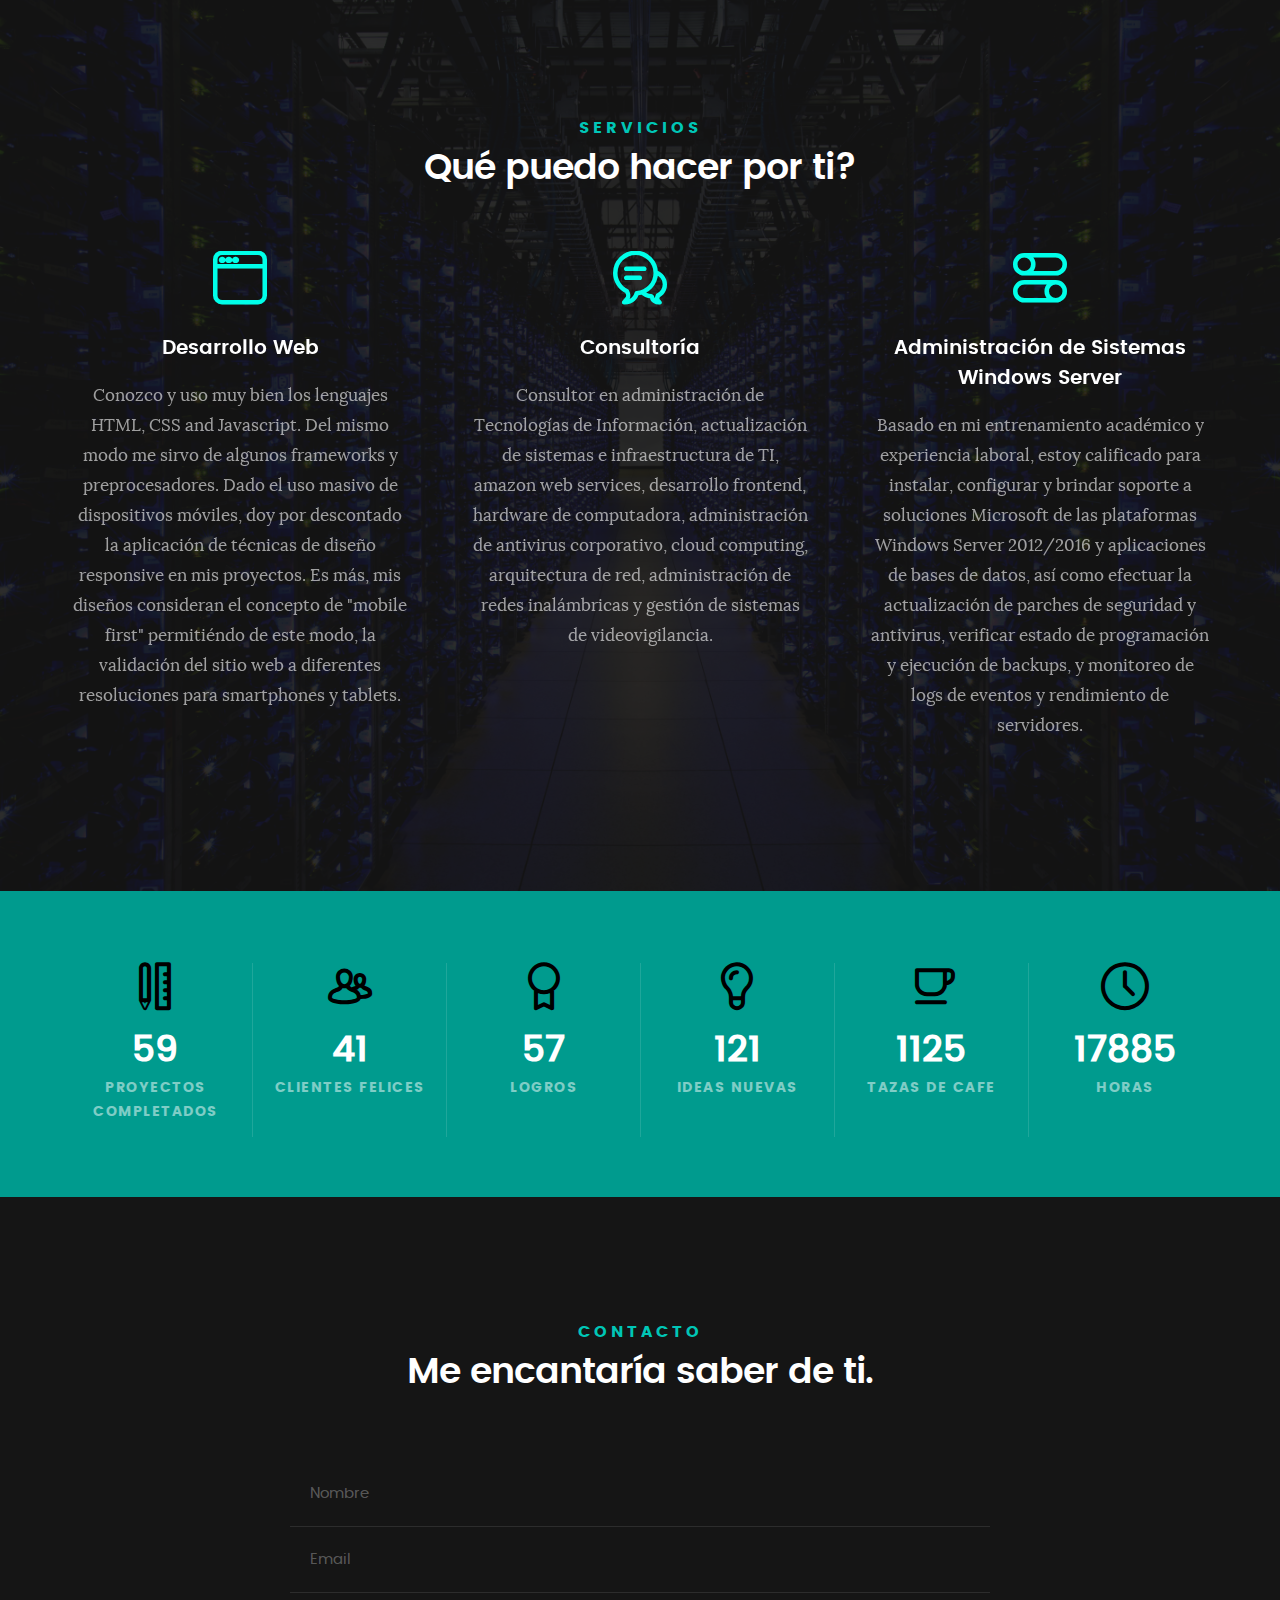
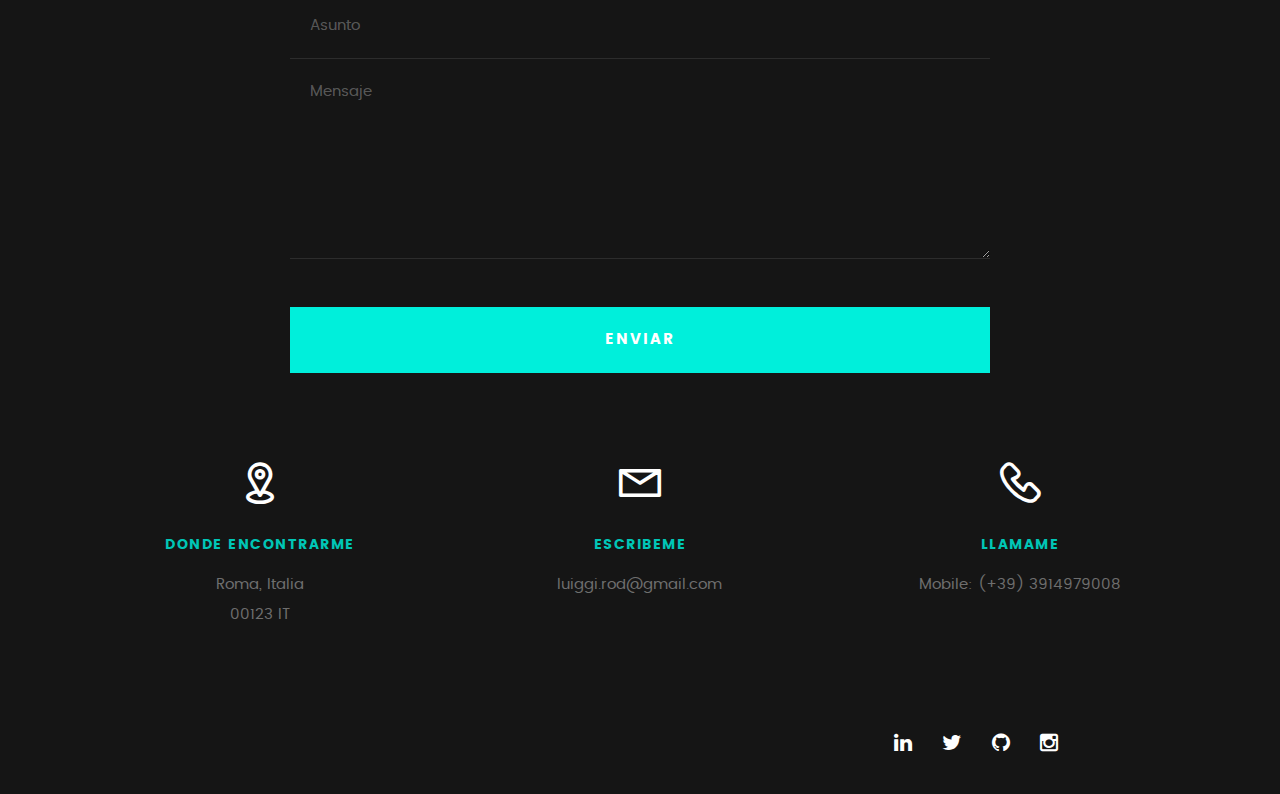
==== commit 0204e26c: "amazon web svcs" ====
--- a/indexES.html
+++ b/indexES.html
@@ -205,7 +205,7 @@
 				   </li>
 				     <li>
 				   	<div class="progress percent70"><span>70%</span></div>
-				   	<strong>Amazon Web Services</strong>
+				   	<strong>Amazon Web Svcs</strong>
 				   </li>
 				   <li>
 				   	<div class="progress percent90"><span>90%</span></div>
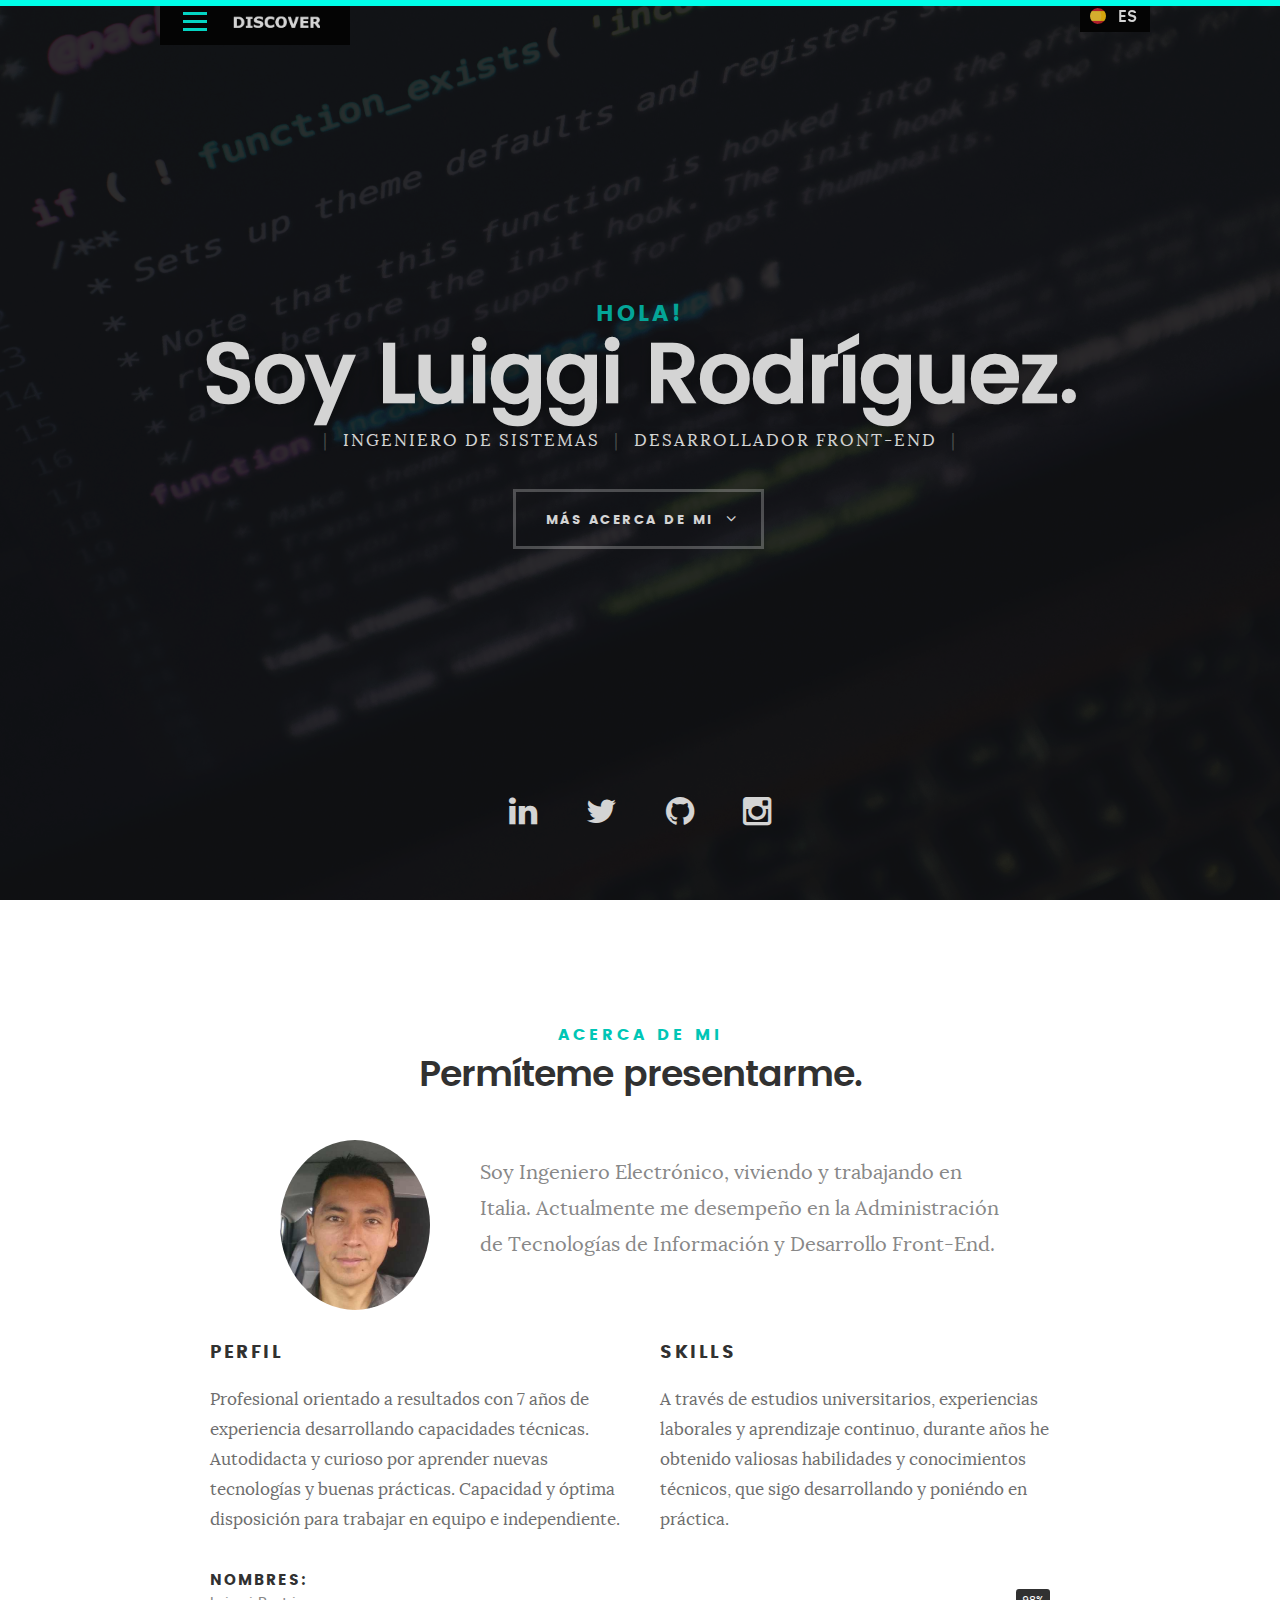
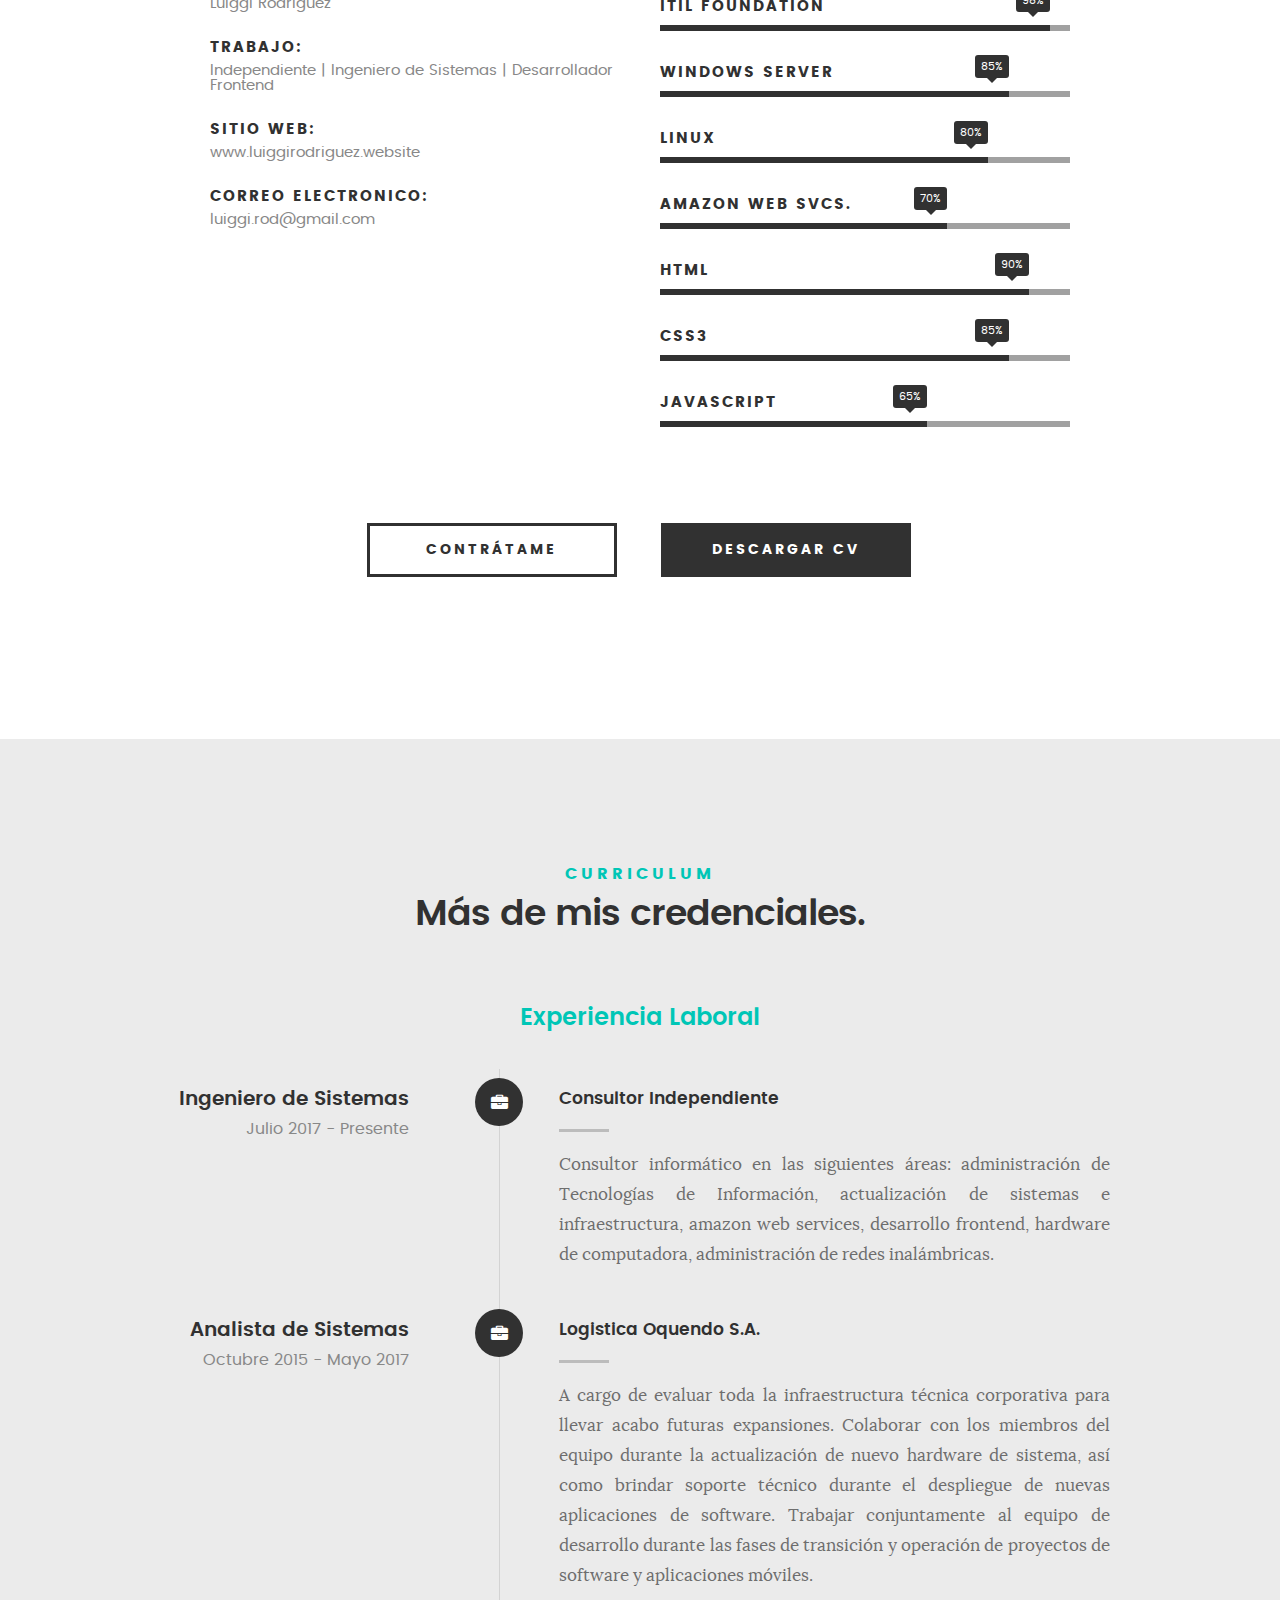
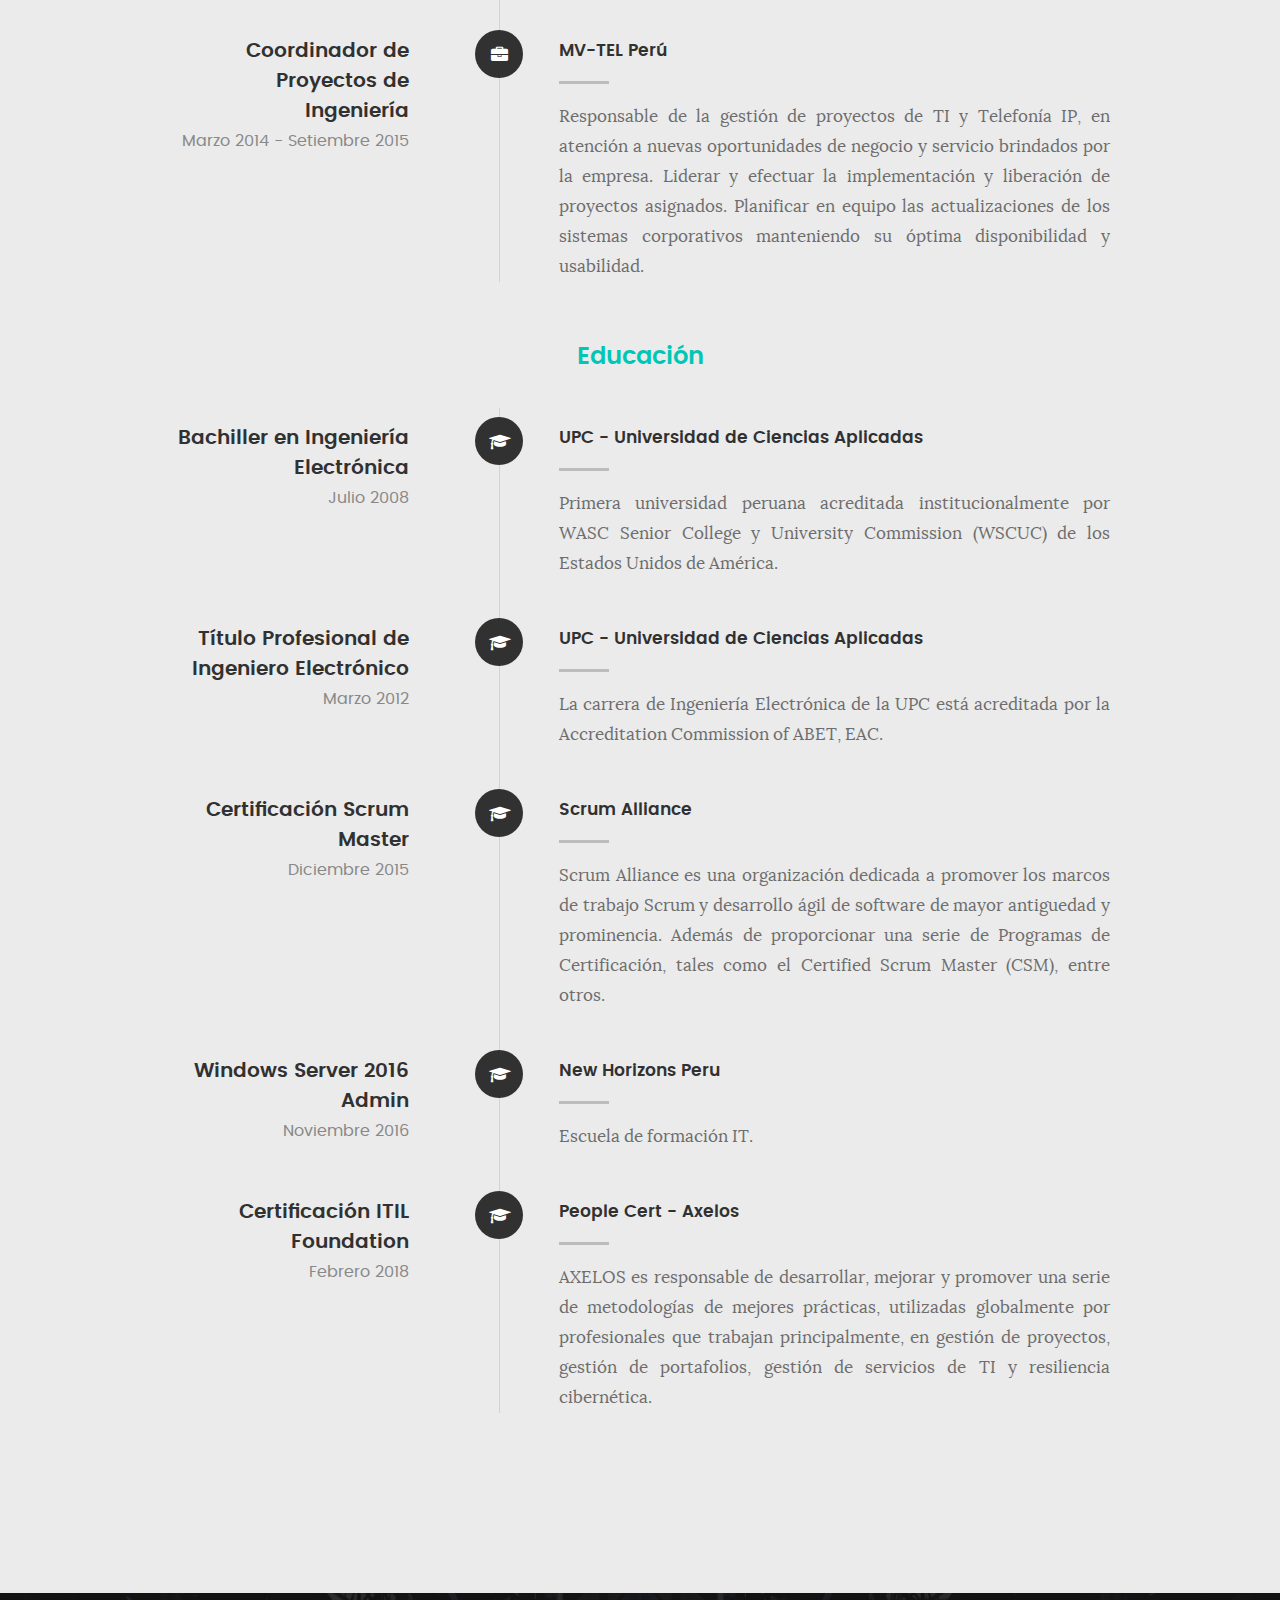
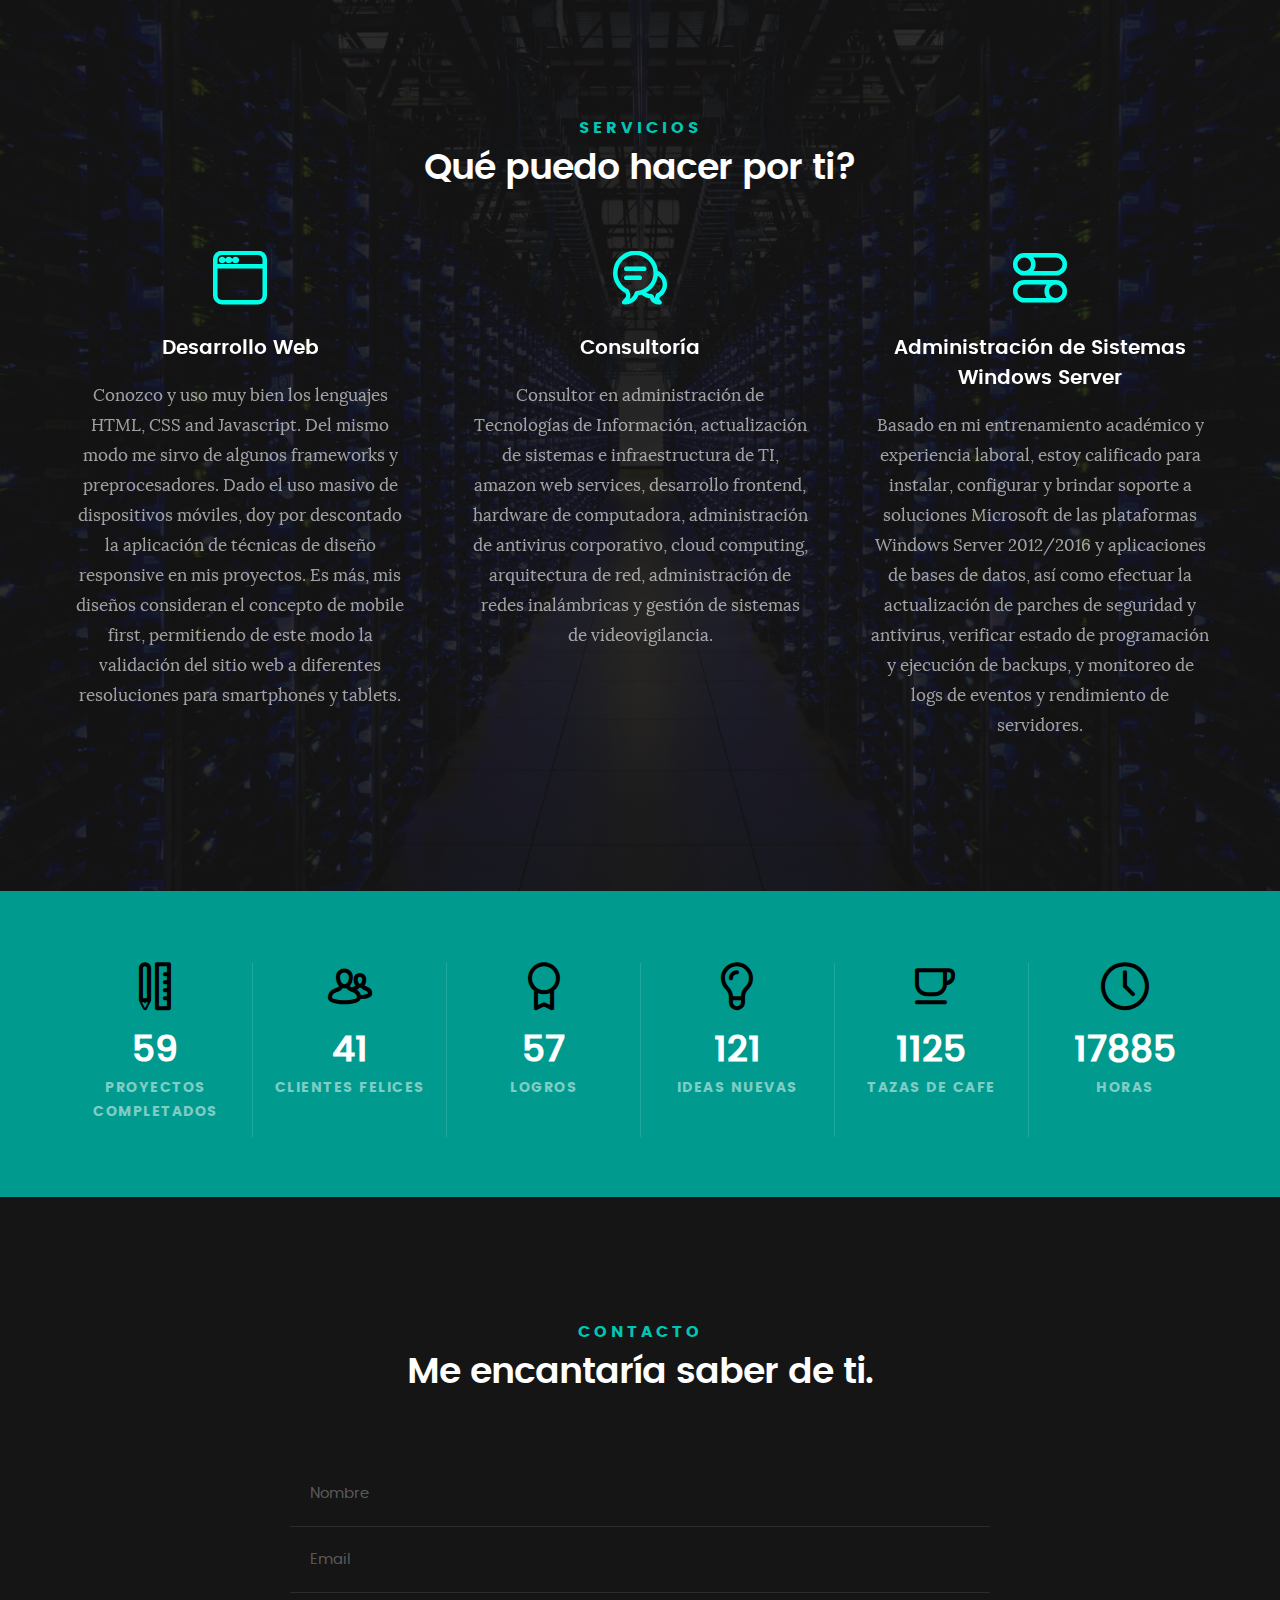
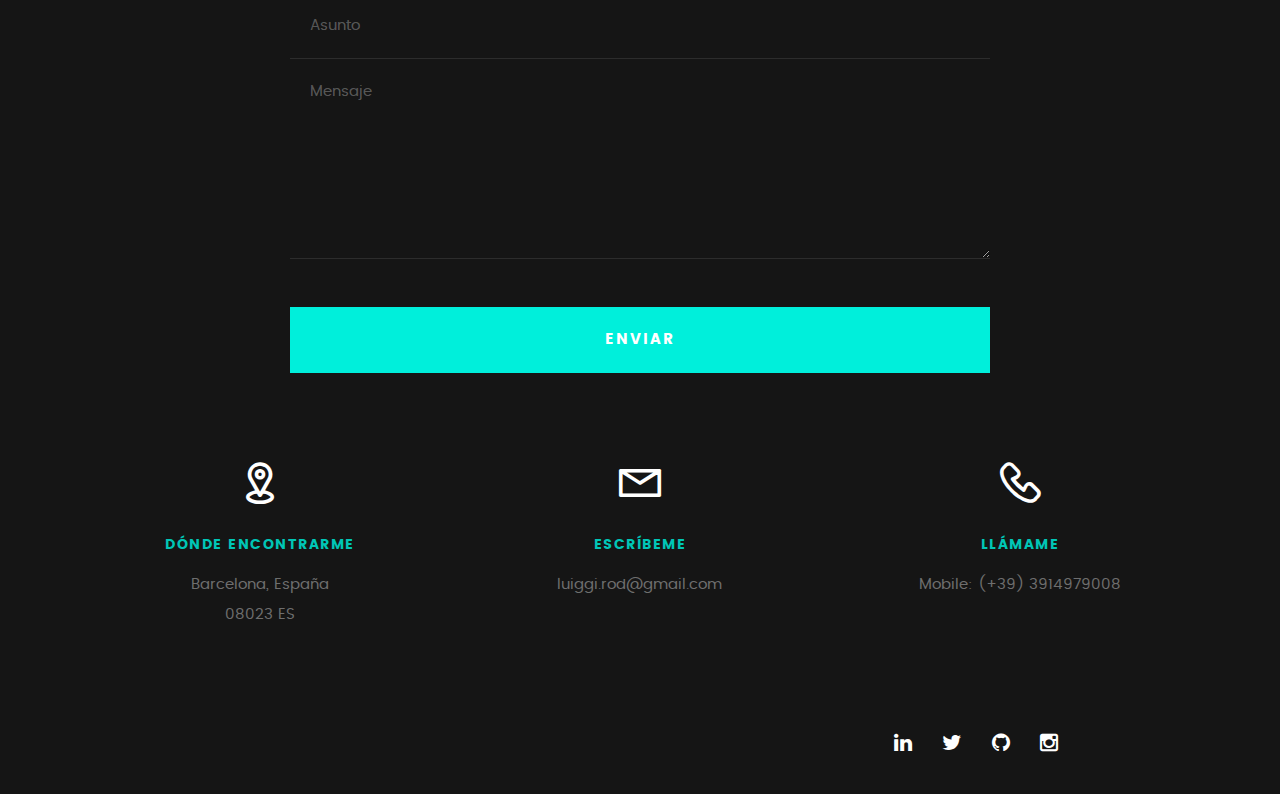
==== commit 68c2116e: "cambiando locacion" ====
--- a/indexES.html
+++ b/indexES.html
@@ -112,7 +112,7 @@
 	   				<span>Desarrollador Front-end</span> 
 	   			</p>
 
-	   			<a class="button stroke smoothscroll" href="#about" title="">Mas acerca de mi</a>
+	   			<a class="button stroke smoothscroll" href="#about" title="">Más acerca de mi</a>
 
 	   		</div>  
    			
@@ -205,7 +205,7 @@
 				   </li>
 				     <li>
 				   	<div class="progress percent70"><span>70%</span></div>
-				   	<strong>Amazon Web Svcs</strong>
+				   	<strong>Amazon Web Svcs.</strong>
 				   </li>
 				   <li>
 				   	<div class="progress percent90"><span>90%</span></div>
@@ -228,8 +228,8 @@
 
    	<div class="row button-section">
    		<div class="col-twelve">
-   			<a href="#contact" title="Hire Me" class="button stroke smoothscroll">Contratame</a>
-   			<a href="https://drive.google.com/open?id=1mLstRmn_qZ5Fiql8JRvQRnVRdu3t-ggy" title="Download CV" class="button button-primary">Descargar CV</a>
+   			<a href="#contact" title="Hire Me" class="button stroke smoothscroll">Contrátame</a>
+   			<a href="https://drive.google.com/open?id=1-aC2wrZN0Bu5lNWzA7VkNAaU-4lAqD1H" title="Download CV" class="button button-primary">Descargar CV</a>
    		</div>   		
    	</div>
 
@@ -306,7 +306,7 @@
 	   				</div>
 
 	   				<div class="timeline-header">
-	   					<h3>Ingeniero de Proyectos</h3>
+	   					<h3>Coordinador de Proyectos de Ingeniería</h3>
 	   					<p>Marzo 2014 - Setiembre 2015</p>
 	   				</div>
 
@@ -397,7 +397,7 @@
 
 	   				<div class="timeline-header">
 	   					<h3>Windows Server 2016 Admin</h3>
-	   					<p>Junio 2016</p>
+	   					<p>Noviembre 2016</p>
 	   				</div>
 
 	   				<div class="timeline-content">
@@ -471,7 +471,7 @@
 
 	            	 <h3>Desarrollo Web</h3>
 
-		            <p class="desc">Conozco y uso muy bien los lenguajes HTML, CSS and Javascript. Del mismo modo me sirvo de algunos frameworks y preprocesadores. Dado el uso masivo de dispositivos móviles, doy por descontado la aplicación de técnicas de diseño responsive en mis proyectos. Es más, mis diseños consideran el concepto de "mobile first" permitiéndo de este modo, la validación del sitio web a diferentes resoluciones para smartphones y tablets.
+		            <p class="desc">Conozco y uso muy bien los lenguajes HTML, CSS and Javascript. Del mismo modo me sirvo de algunos frameworks y preprocesadores. Dado el uso masivo de dispositivos móviles, doy por descontado la aplicación de técnicas de diseño responsive en mis proyectos. Es más, mis diseños consideran el concepto de mobile first, permitiendo de este modo la validación del sitio web a diferentes resoluciones para smartphones y tablets.
 	         		</p>
 	         		
 	         	</div> 	         	 
@@ -746,11 +746,11 @@
    				<i class="icon-pin"></i>
    			</div>
 
-   			<h5>Donde encontrarme</h5>
+   			<h5>Dónde encontrarme</h5>
 
    			<p>
-            Roma, Italia<br>
-            00123 IT
+            Barcelona, España<br>
+            08023 ES
             </p>
 
    		</div>
@@ -761,7 +761,7 @@
    				<i class="icon-mail"></i>
    			</div>
 
-   			<h5>Escribeme</h5>
+   			<h5>Escríbeme</h5>
 
    			<p>luiggi.rod@gmail.com<br>
 			   			     
@@ -775,7 +775,7 @@
    				<i class="icon-phone"></i>
    			</div>
 
-   			<h5>Llamame</h5>
+   			<h5>Llámame</h5>
 
    			<p>Mobile: (+39) 3914979008<br>
 			   		     	
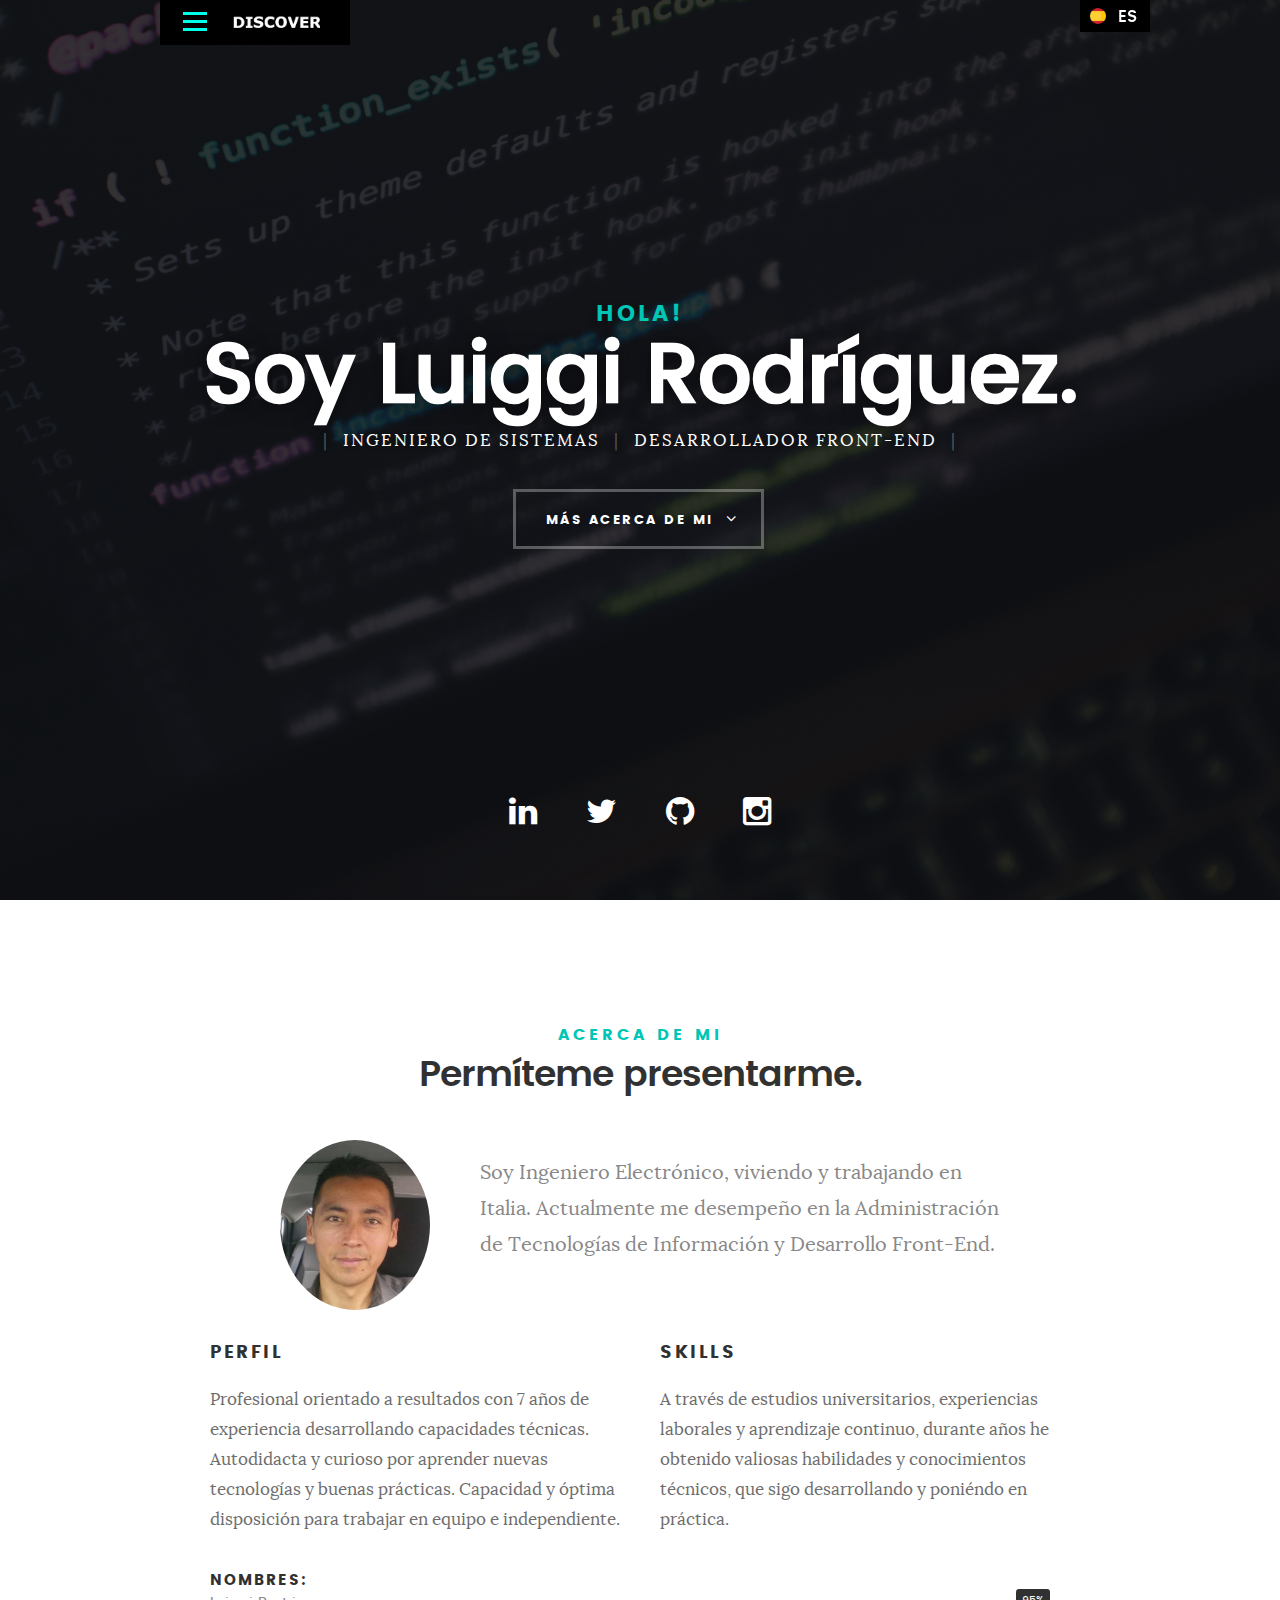
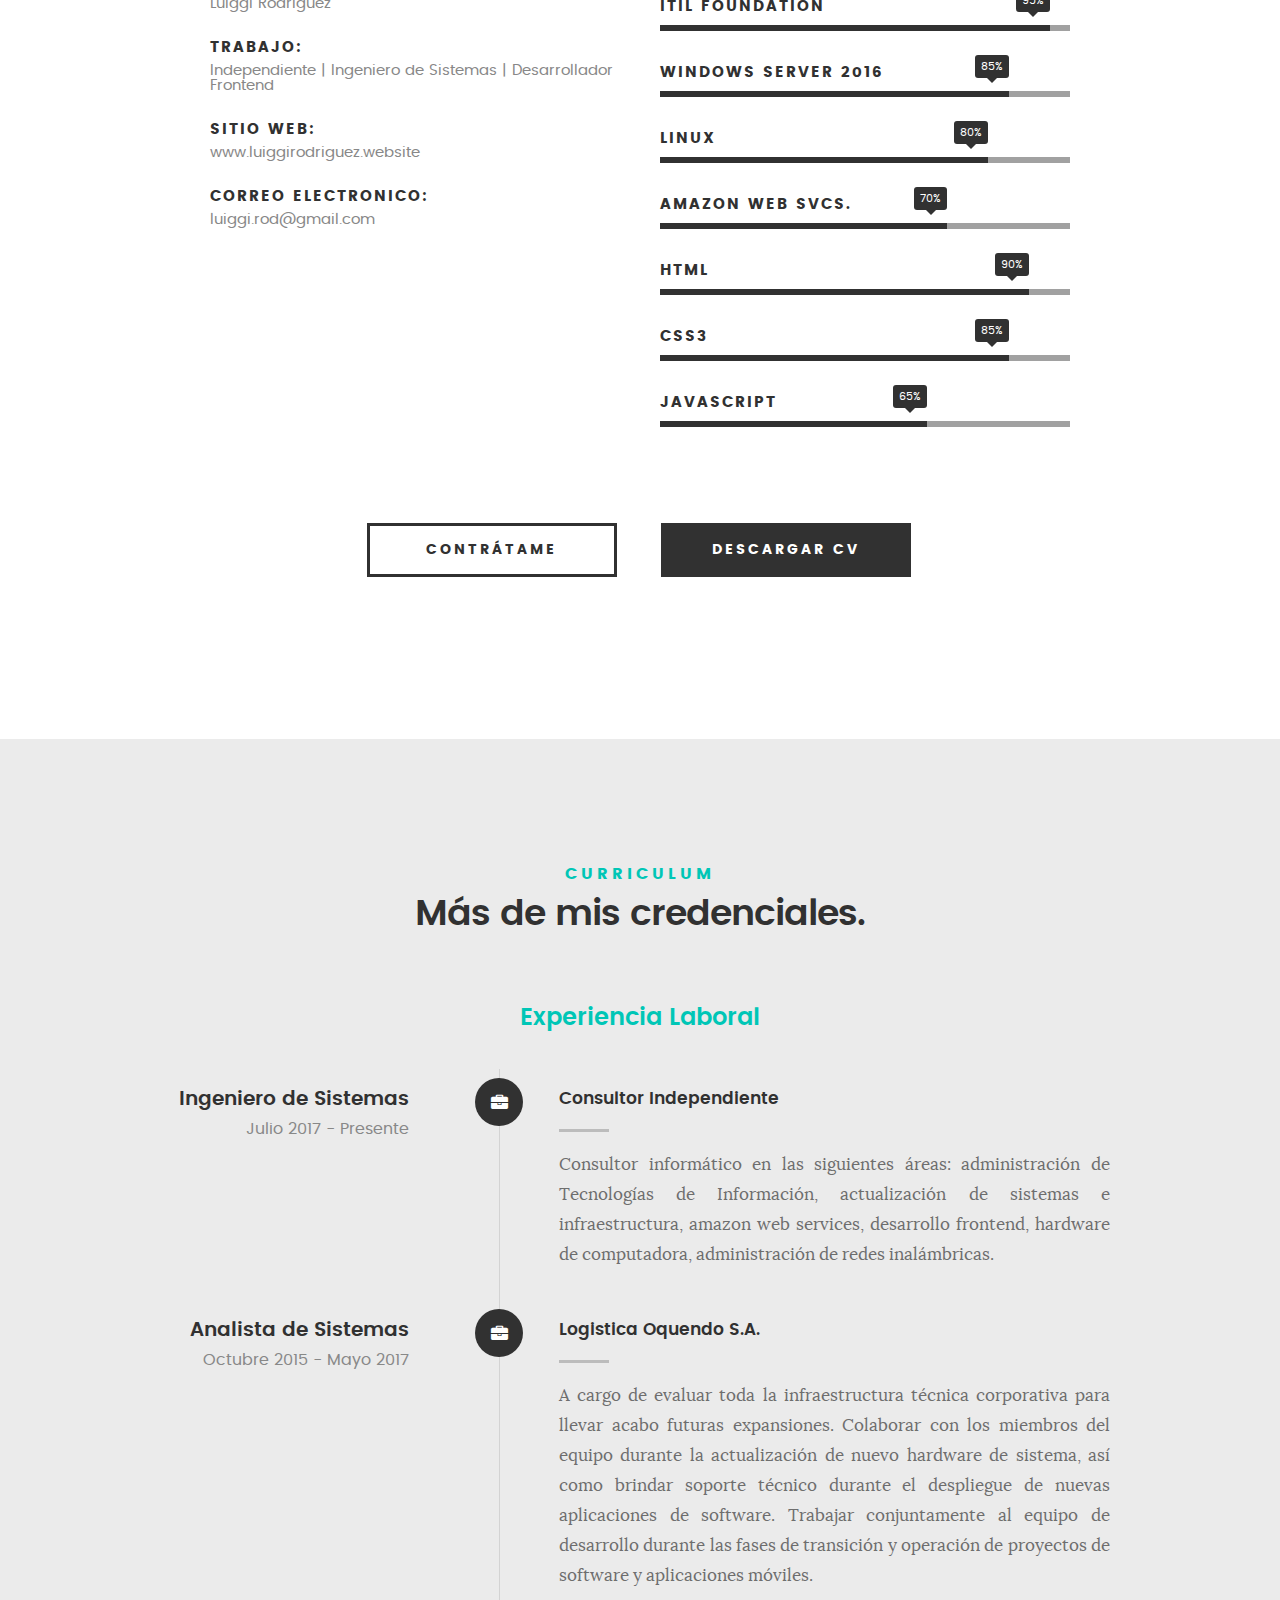
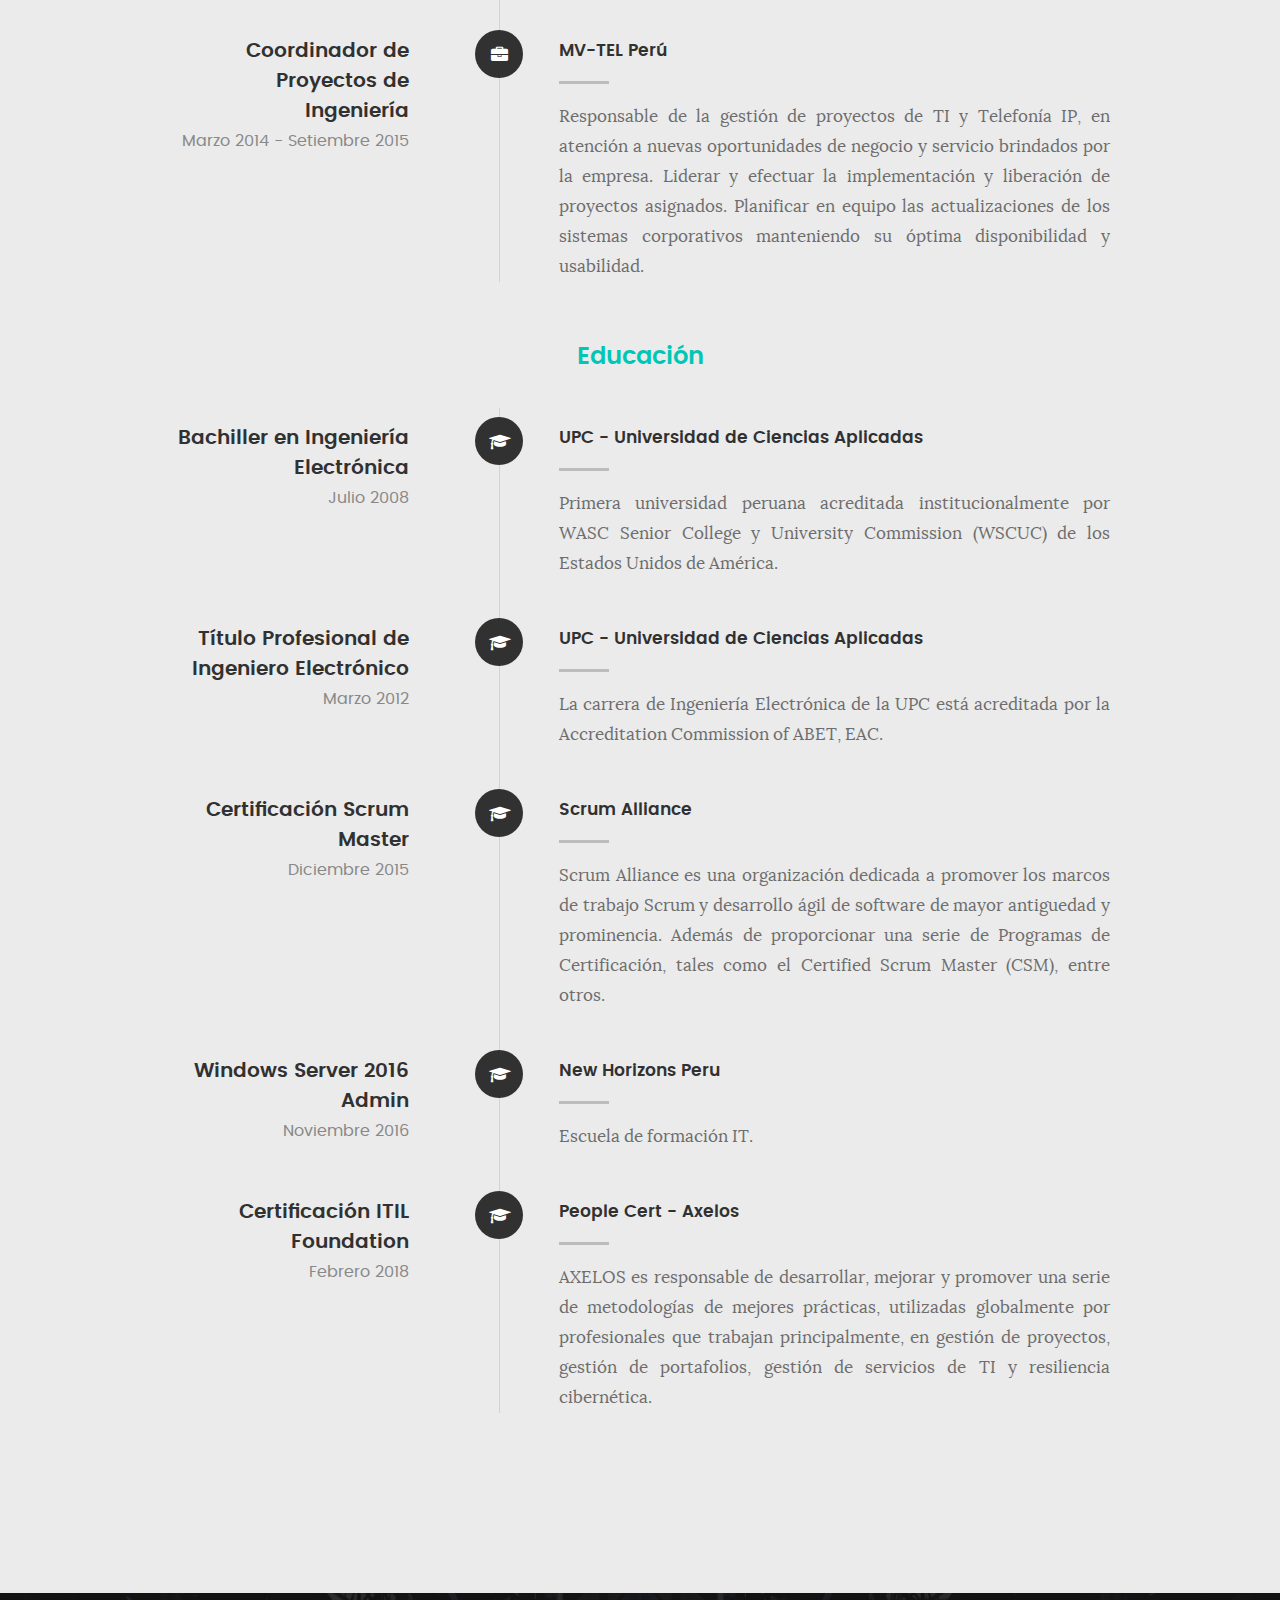
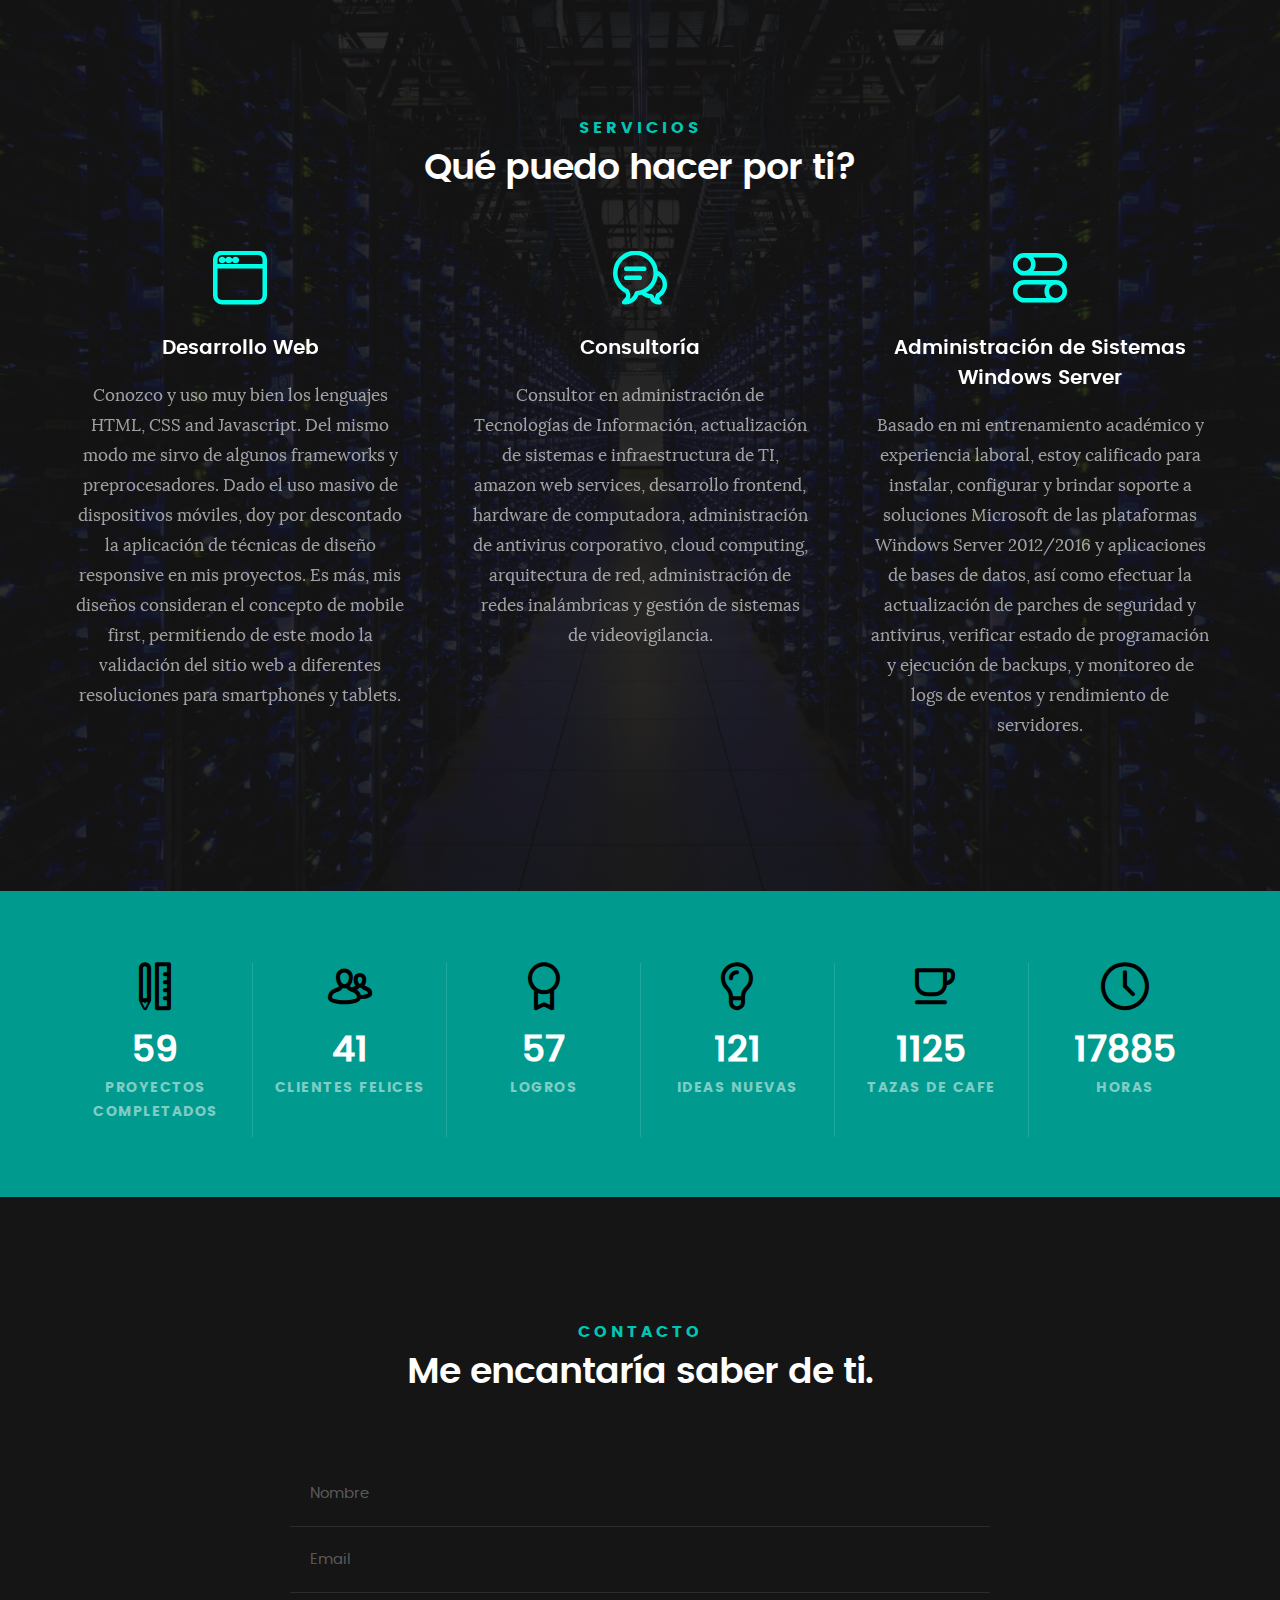
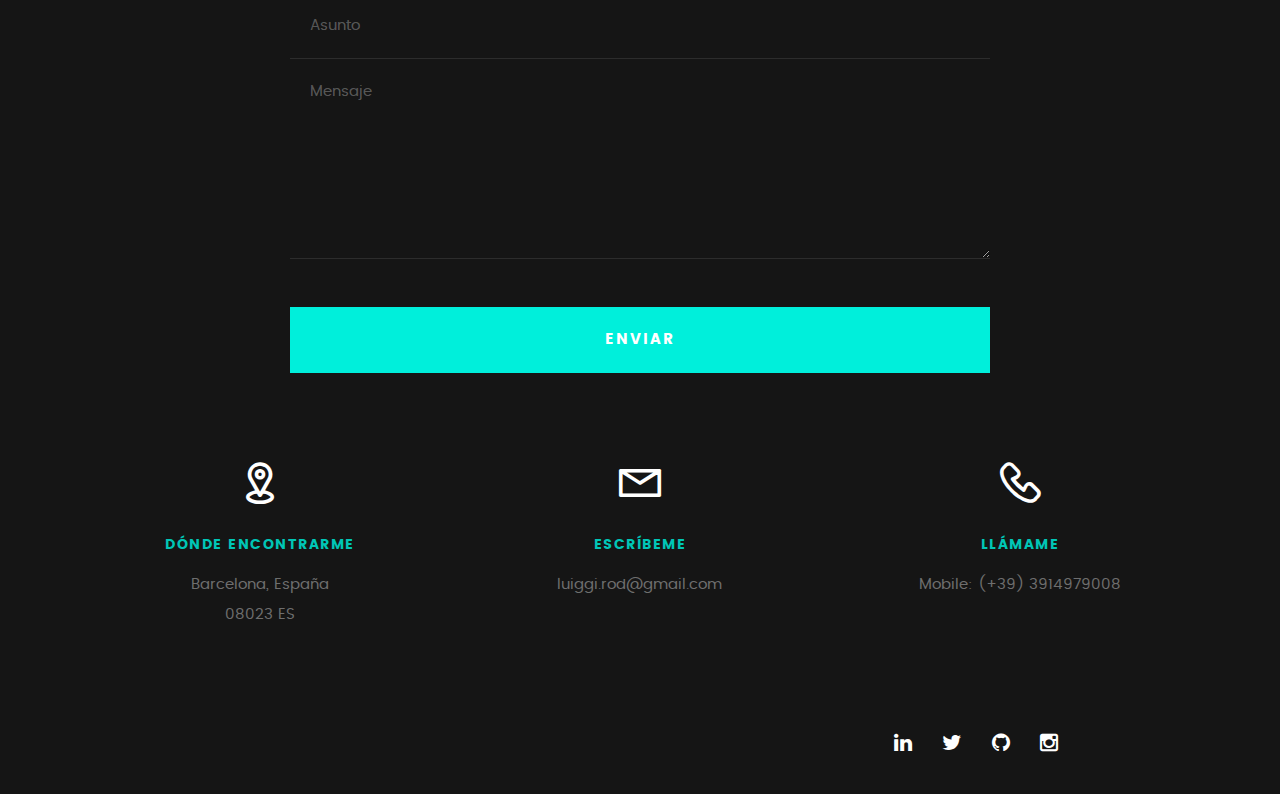
==== commit 0ac75189: "ITIL 95%, Windows server 2016" ====
--- a/indexES.html
+++ b/indexES.html
@@ -192,12 +192,12 @@
 
 				<ul class="skill-bars">
 				   <li>
-				   	<div class="progress percent95"><span>98%</span></div>
+				   	<div class="progress percent95"><span>95%</span></div>
 				   	<strong>ITIL Foundation</strong>
 				   </li>
 				   <li>
 				   	<div class="progress percent85"><span>85%</span></div>
-				   	<strong>Windows Server</strong>
+				   	<strong>Windows Server 2016</strong>
 				   </li>
 				   <li>
 				   	<div class="progress percent80"><span>80%</span></div>
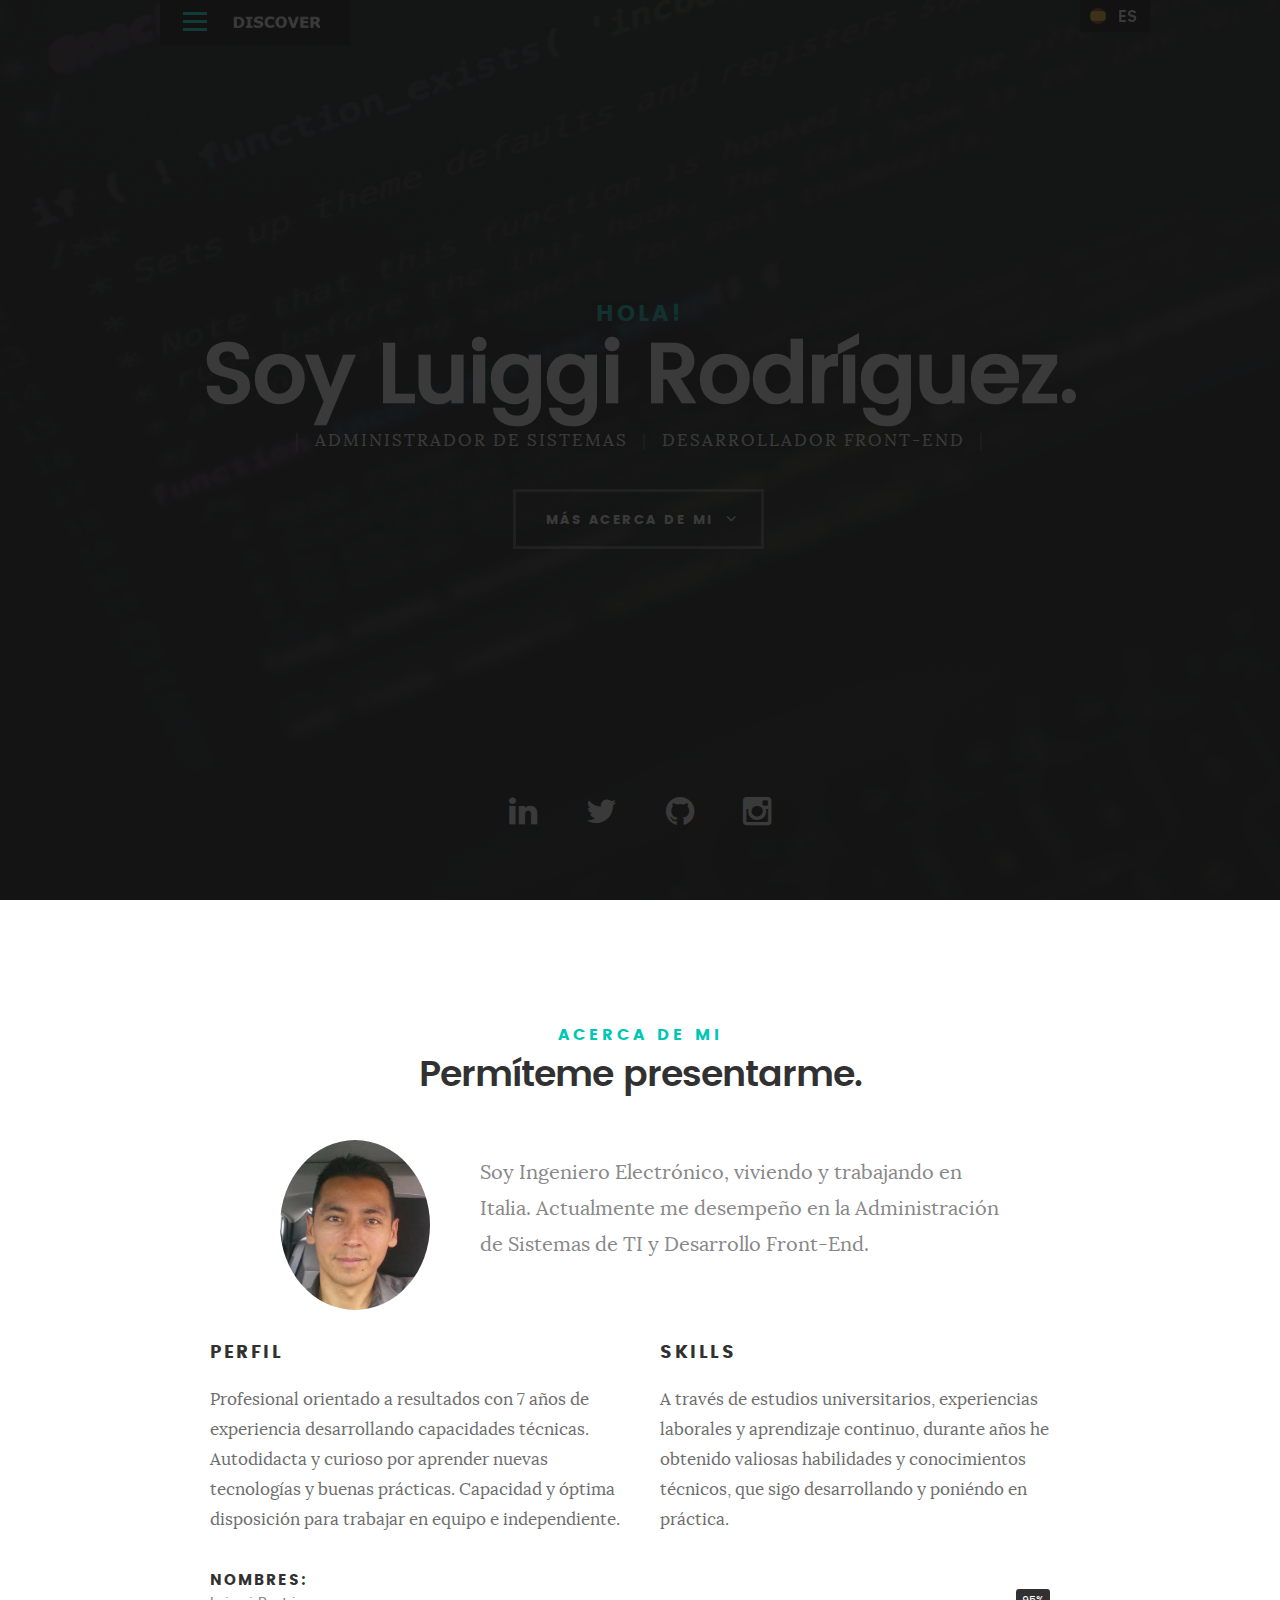
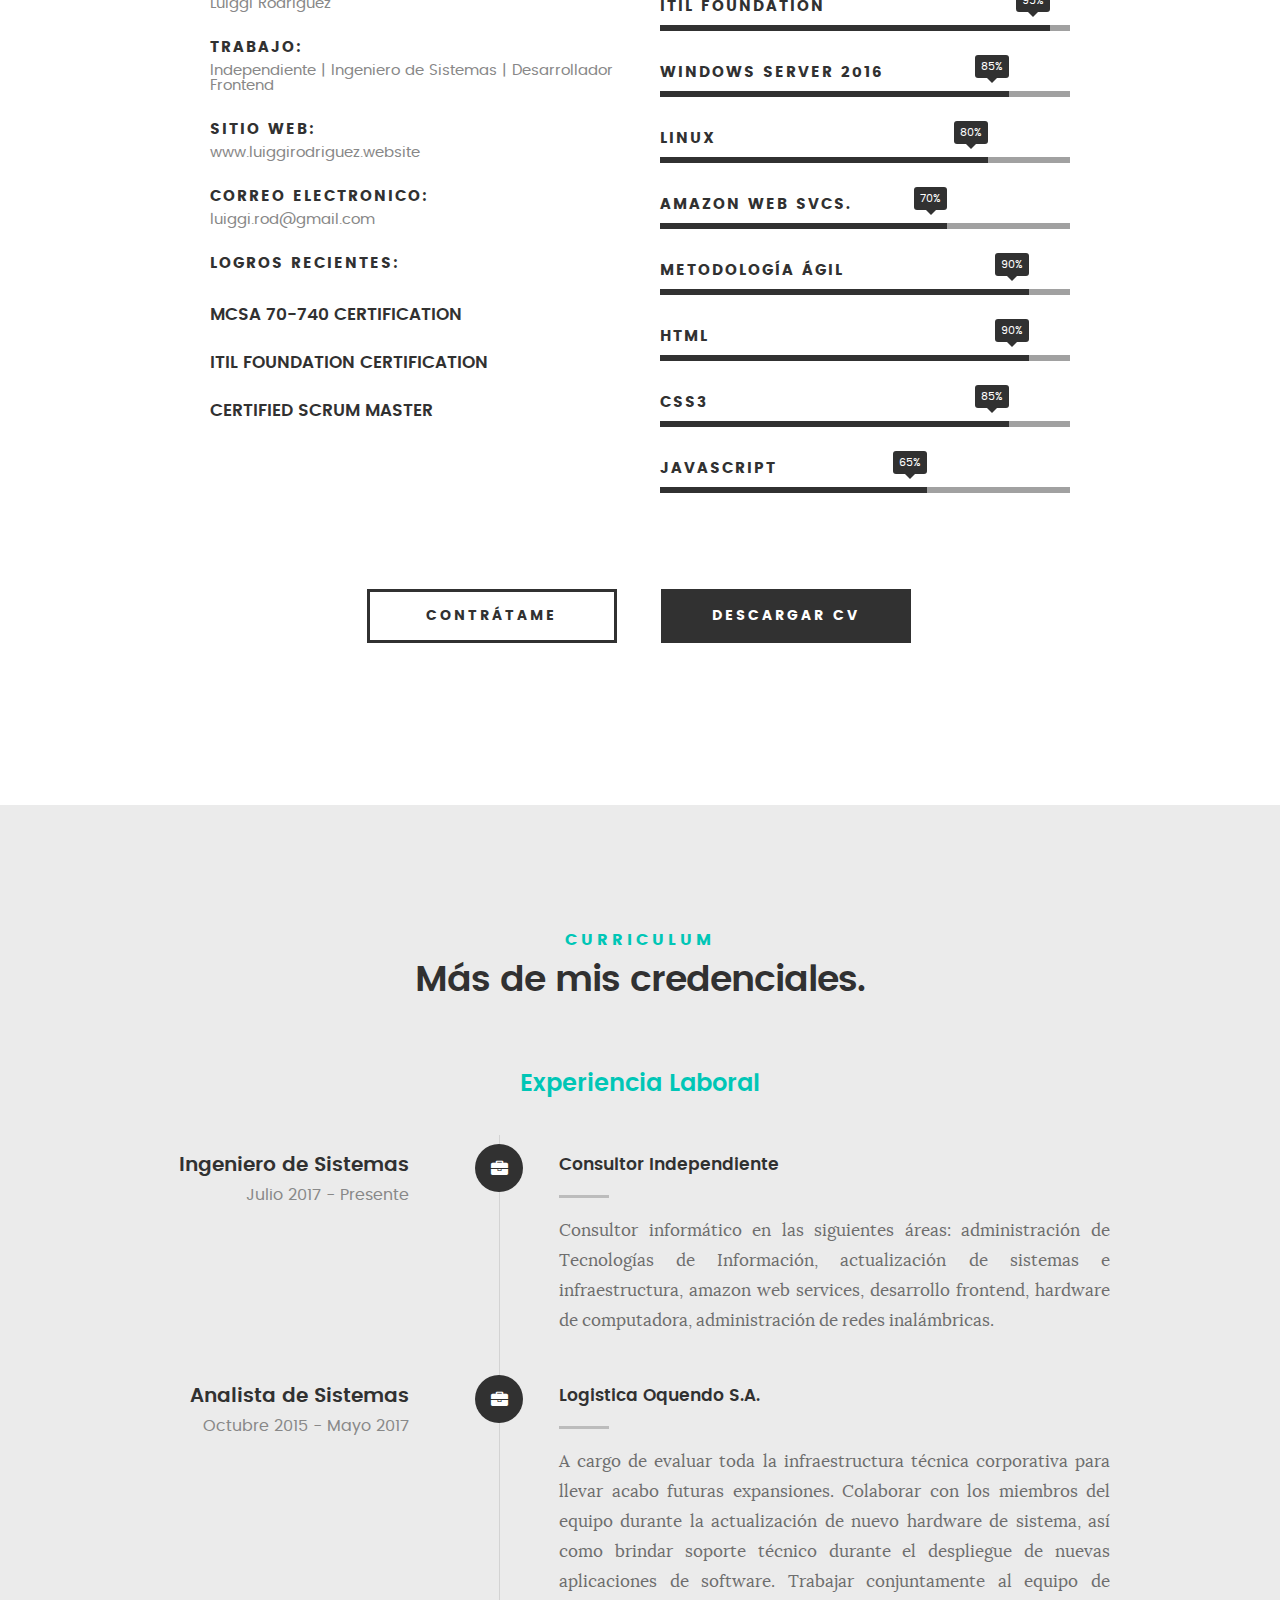
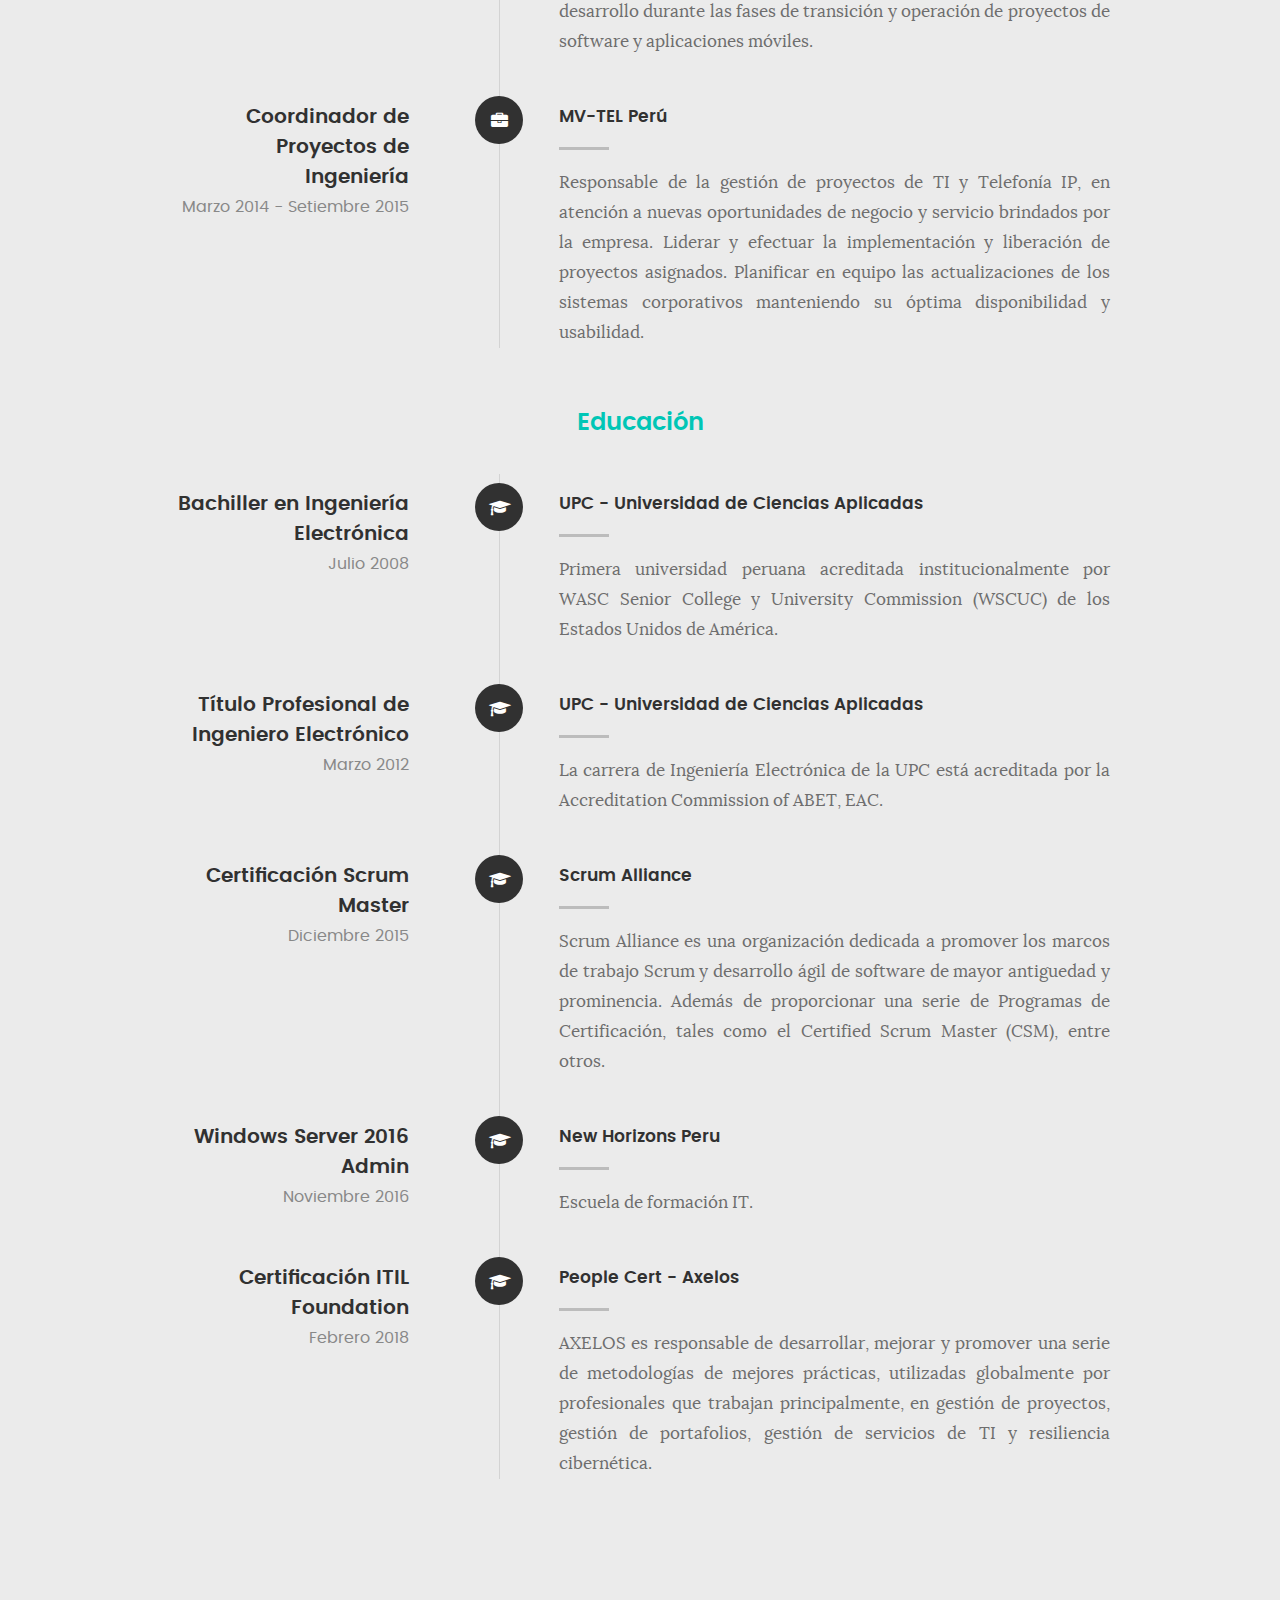
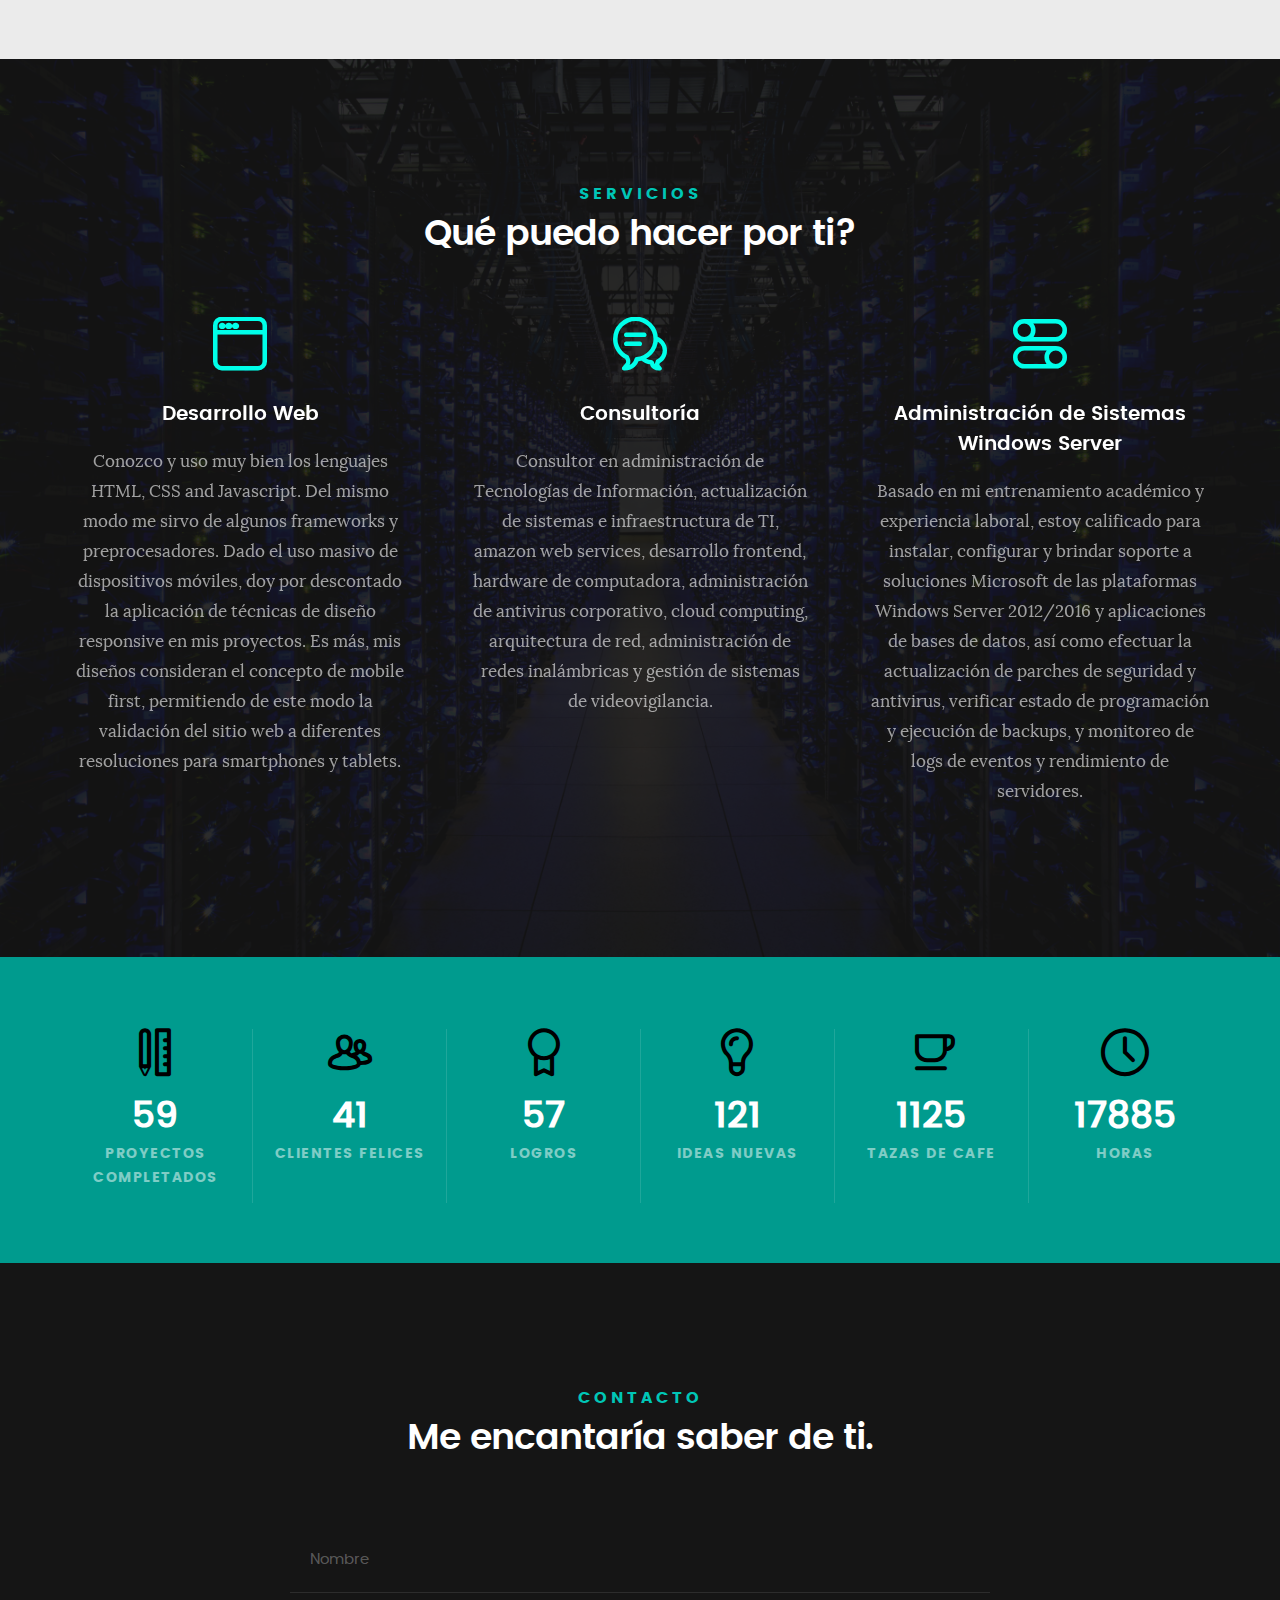
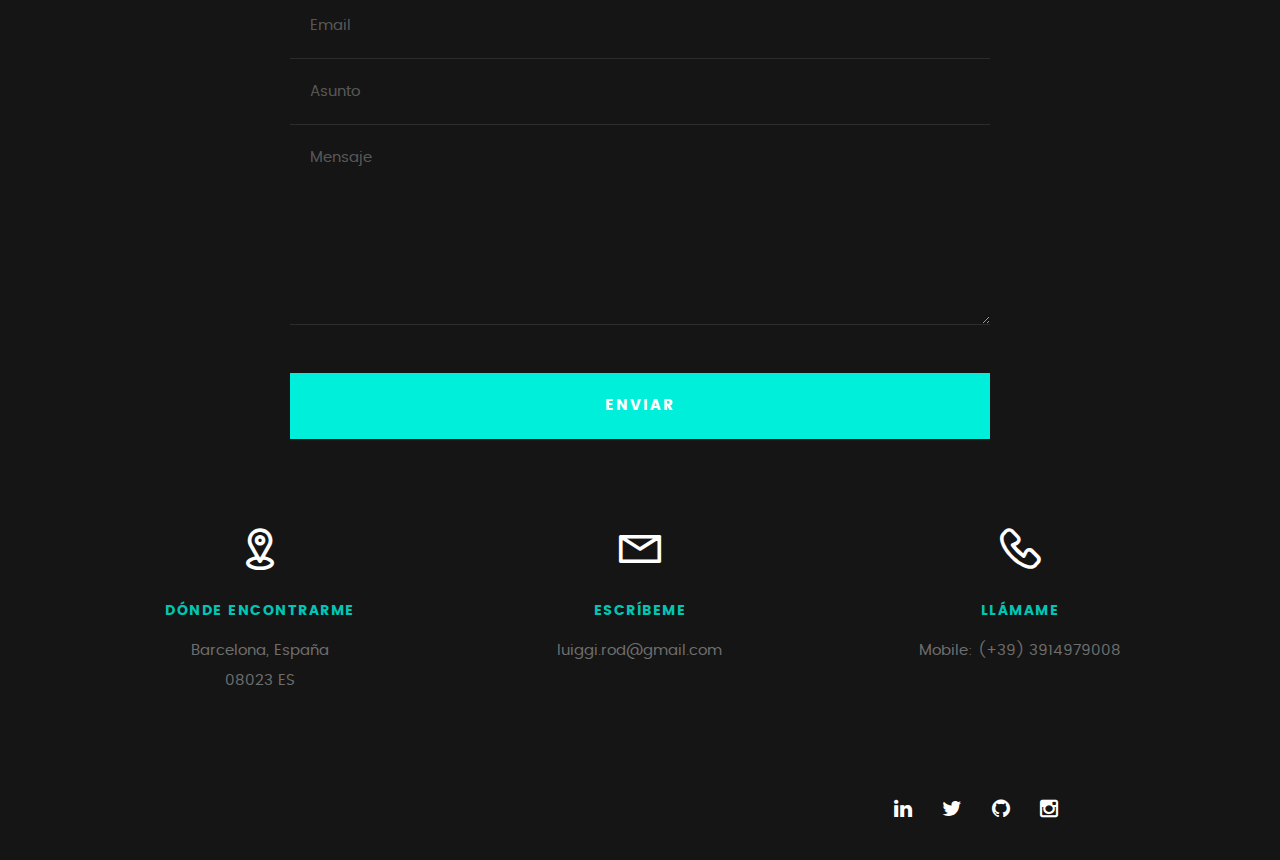
==== commit 9870f5c2: "Risultati Recenti, Agile methodology, System Administrator" ====
--- a/indexES.html
+++ b/indexES.html
@@ -108,7 +108,7 @@
 	   			<h1>Soy Luiggi Rodríguez.</h1>
 
 	   			<p class="intro-position">
-	   				<span>Ingeniero de Sistemas</span> 
+	   				<span>Administrador de Sistemas</span> 
 	   				<span>Desarrollador Front-end</span> 
 	   			</p>
 
@@ -143,7 +143,7 @@
 
    				<img src="images/profile-pic.jpg" alt="Profile Picture">
 
-   				<p class="lead">Soy Ingeniero Electrónico, viviendo y trabajando en Italia. Actualmente me desempeño en la Administración de Tecnologías de Información y Desarrollo Front-End.</p>
+   				<p class="lead">Soy Ingeniero Electrónico, viviendo y trabajando en Italia. Actualmente me desempeño en la Administración de Sistemas de TI y Desarrollo Front-End.</p>
    			</div>   			
 
    		</div>   		
@@ -177,6 +177,14 @@
    					<strong>Correo electronico:</strong>
    					<span>luiggi.rod@gmail.com</span>
    				</li>
+   				<li>
+   					<strong>Logros Recientes:</strong>
+   				</li>
+   				<li>
+   					<h4>MCSA 70-740 CERTIFICATION</h4>
+   					<h4>ITIL FOUNDATION CERTIFICATION</h4>
+   					<h4>CERTIFIED SCRUM MASTER</h4>
+   				</li>
 
    			</ul> <!-- /info-list -->
 
@@ -206,6 +214,10 @@
 				     <li>
 				   	<div class="progress percent70"><span>70%</span></div>
 				   	<strong>Amazon Web Svcs.</strong>
+				   </li>
+				   <li>
+				   	<div class="progress percent90"><span>90%</span></div>
+				   	<strong>Metodología Ágil</strong>
 				   </li>
 				   <li>
 				   	<div class="progress percent90"><span>90%</span></div>
